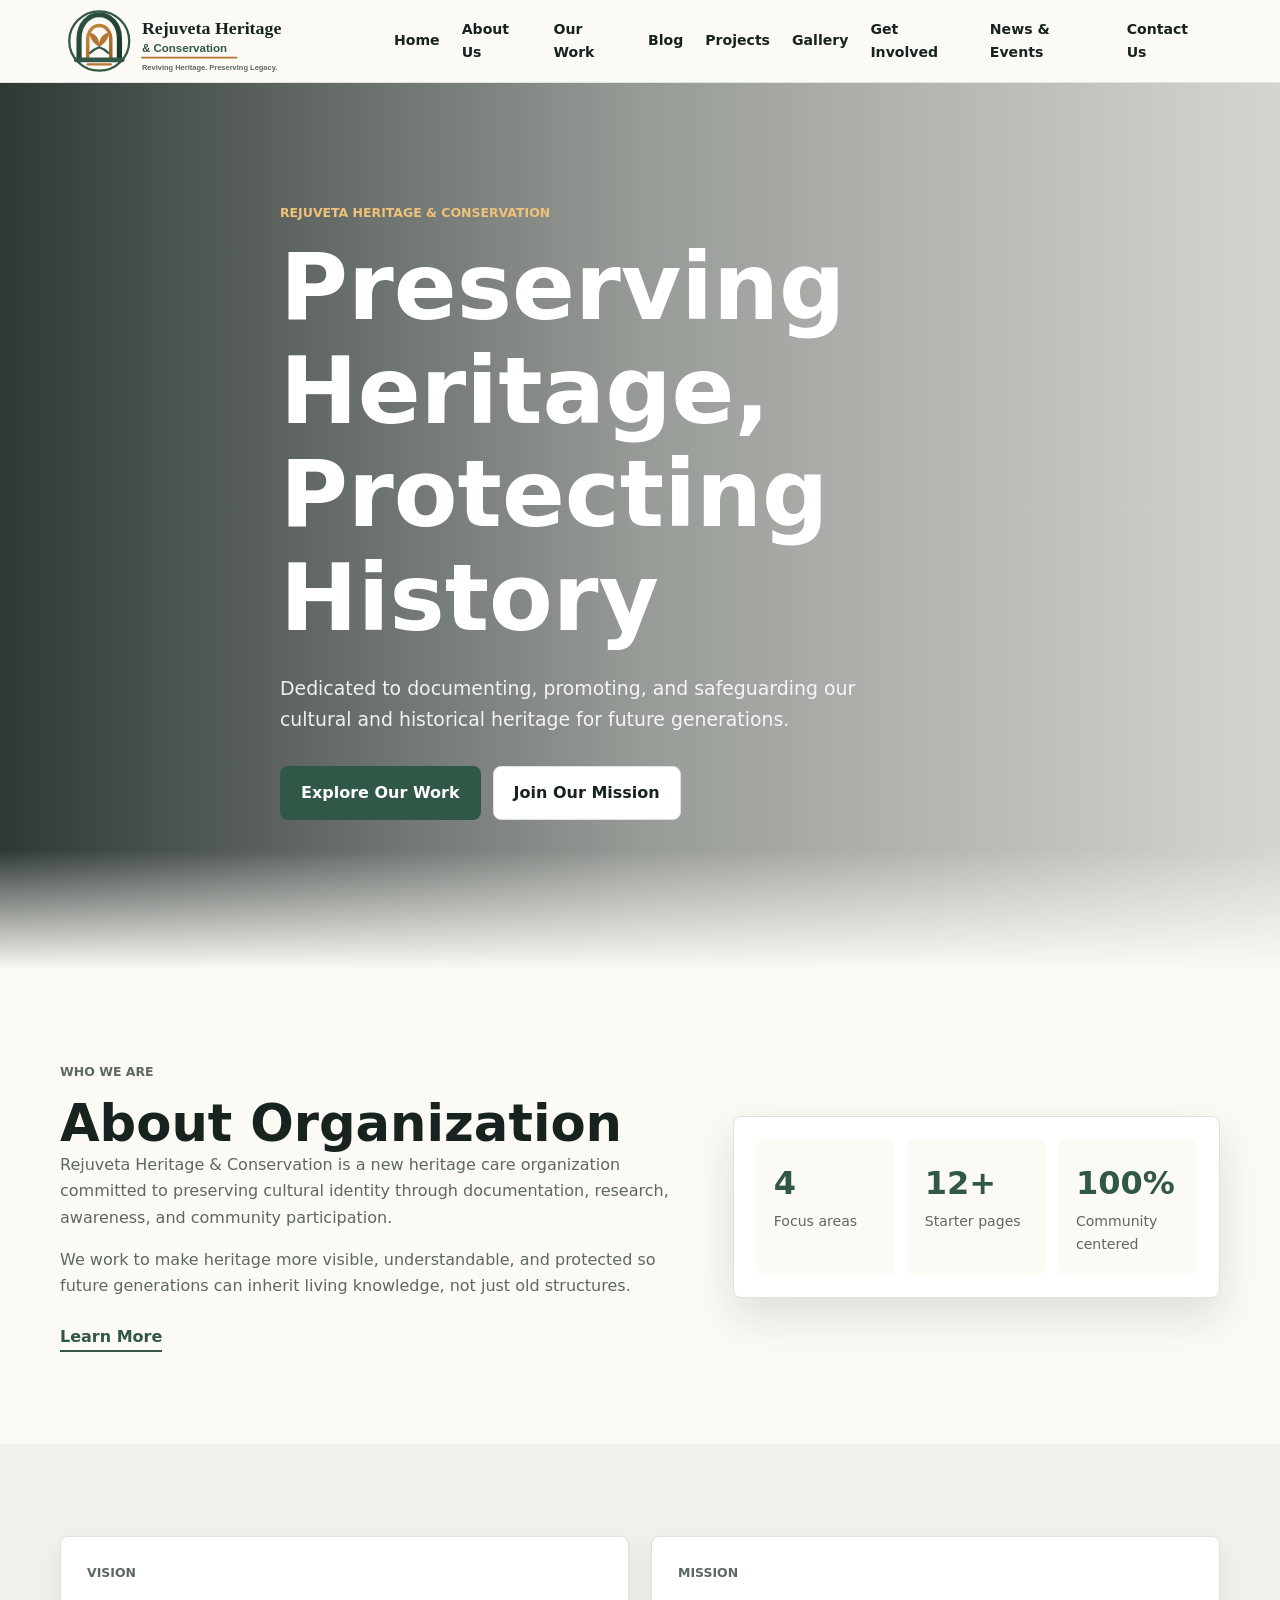
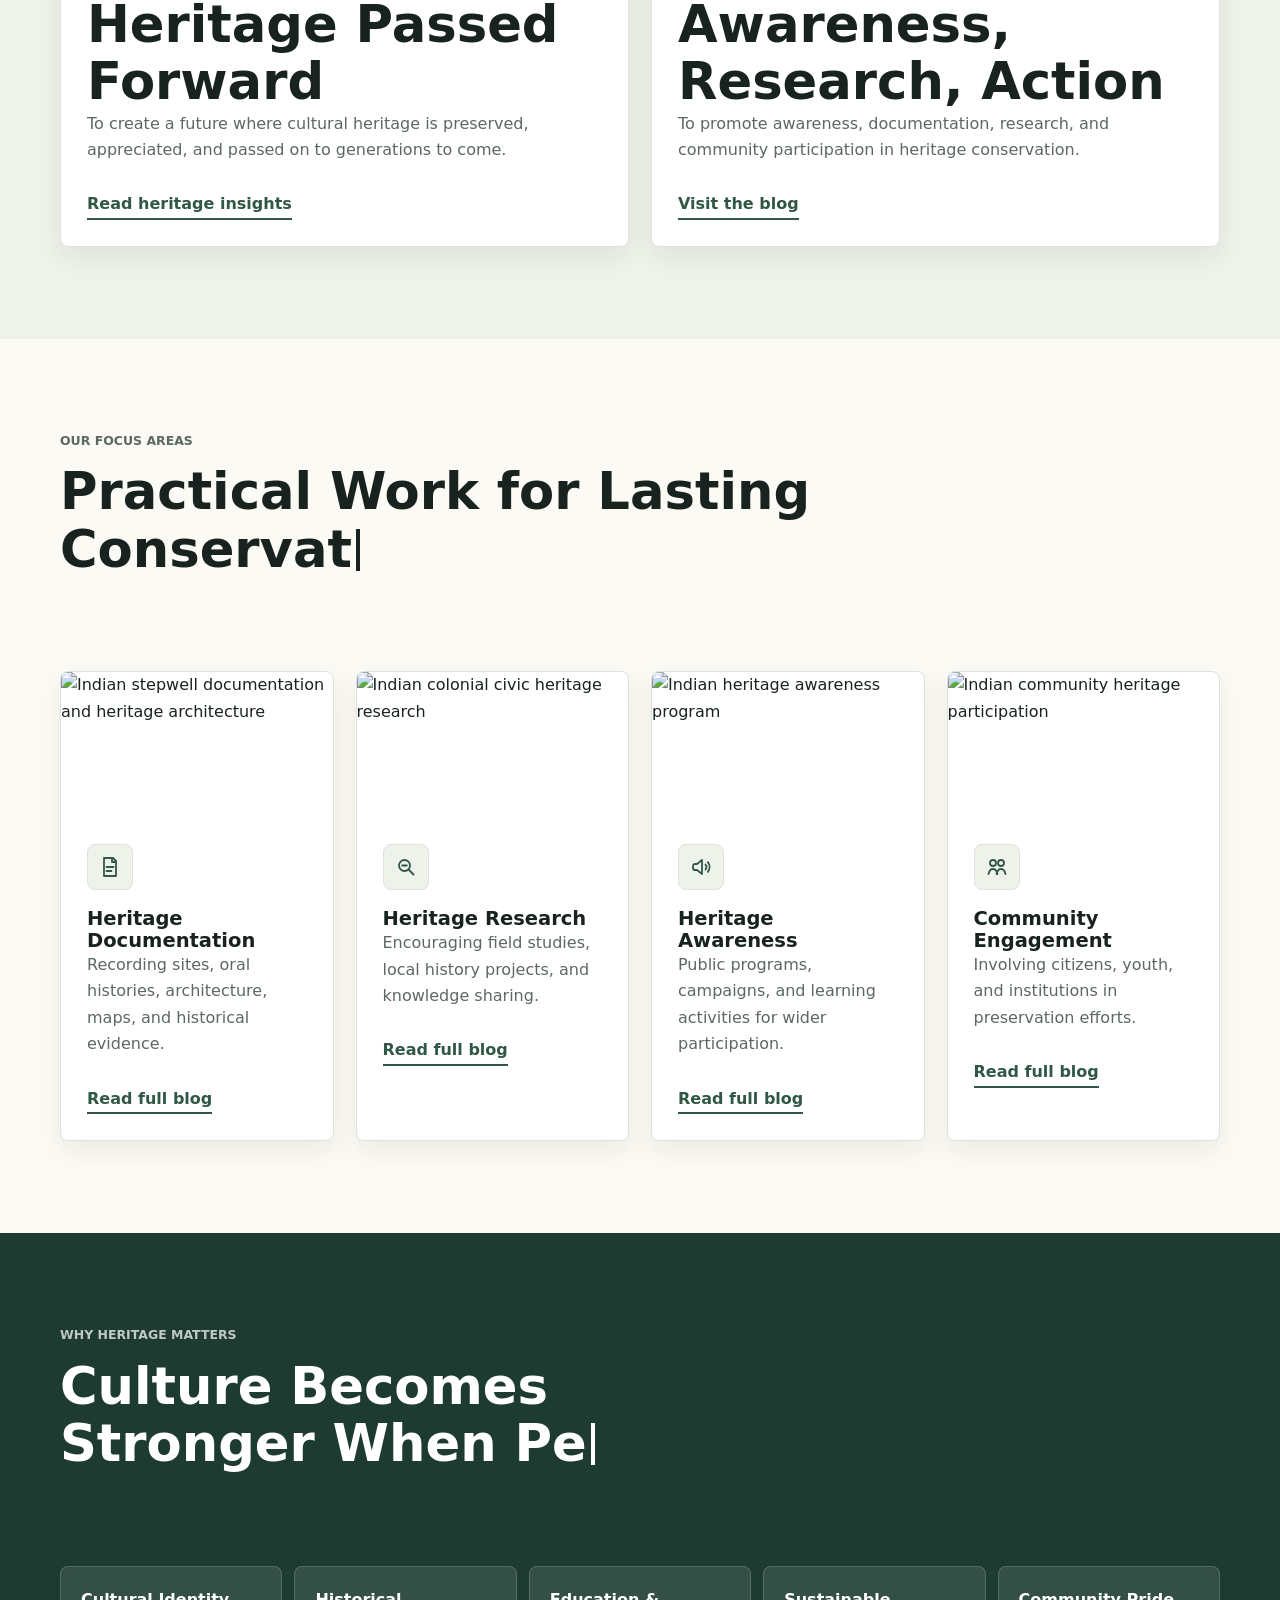
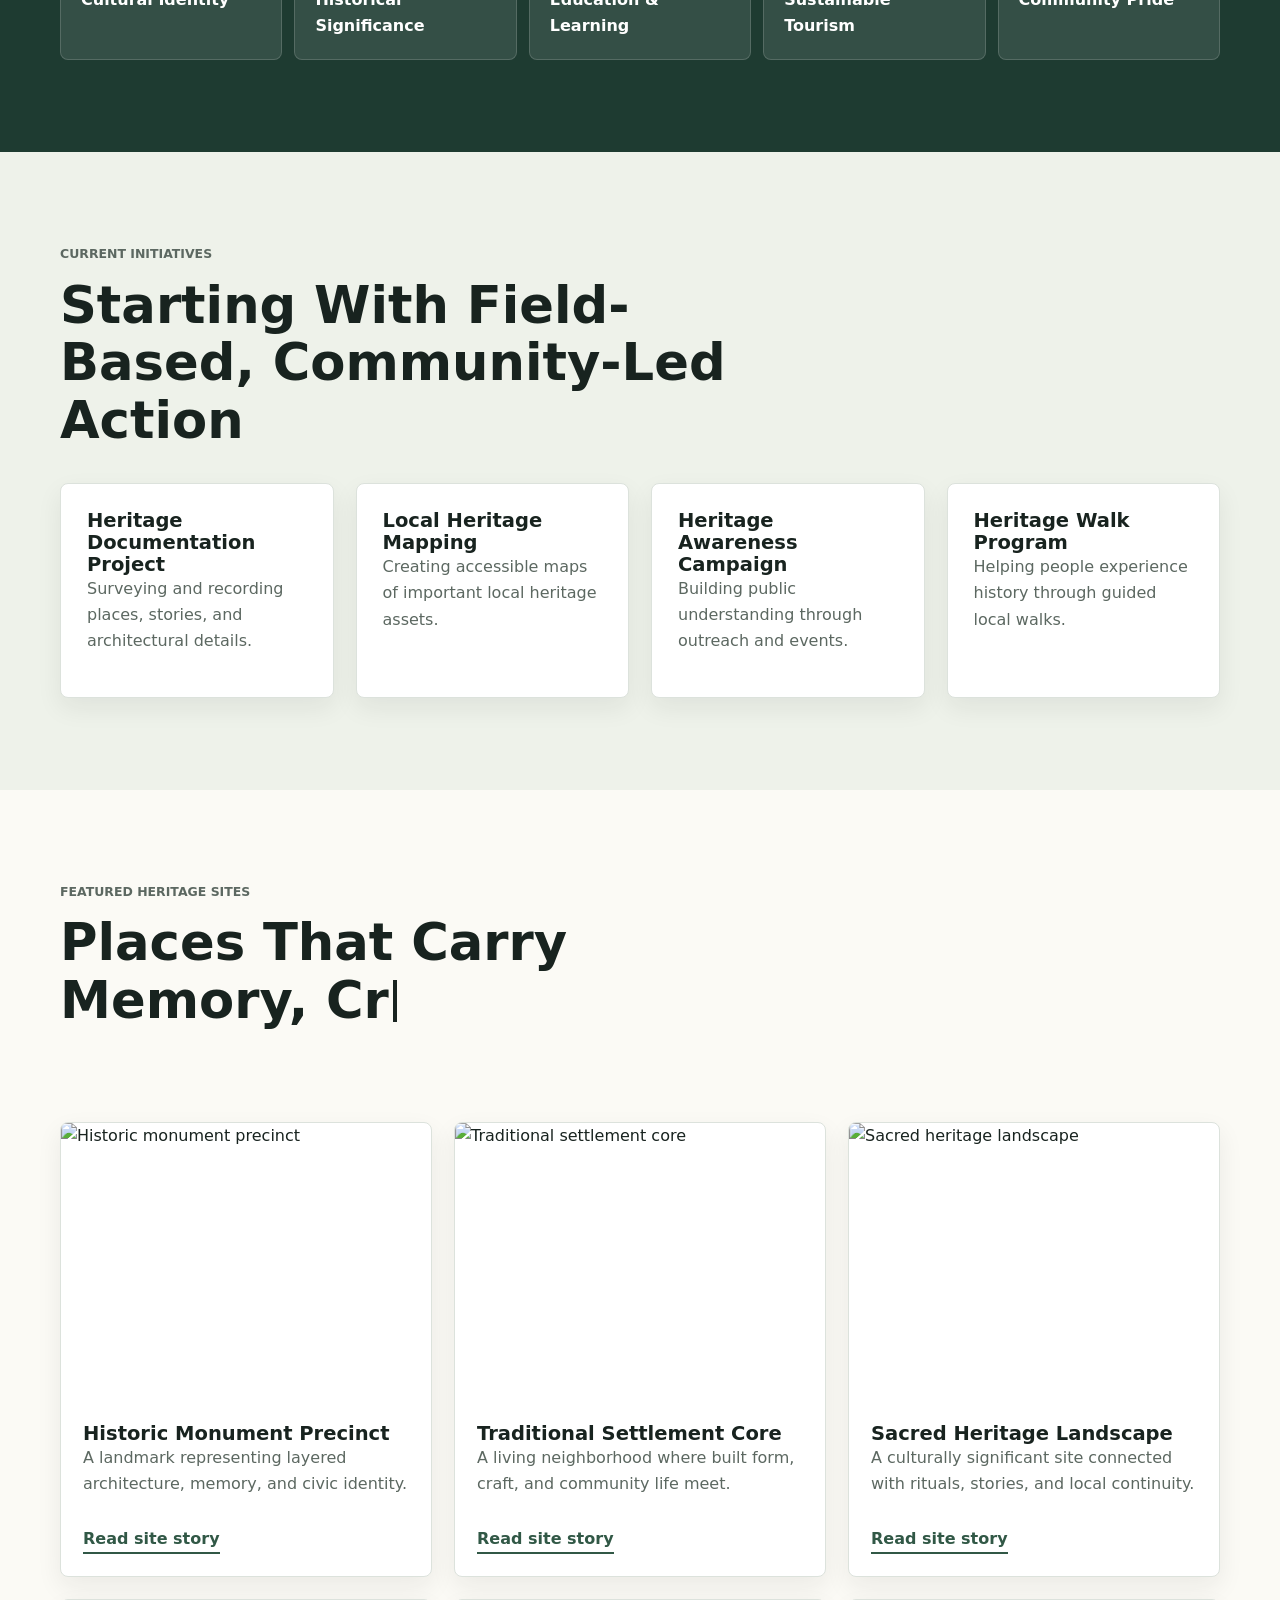
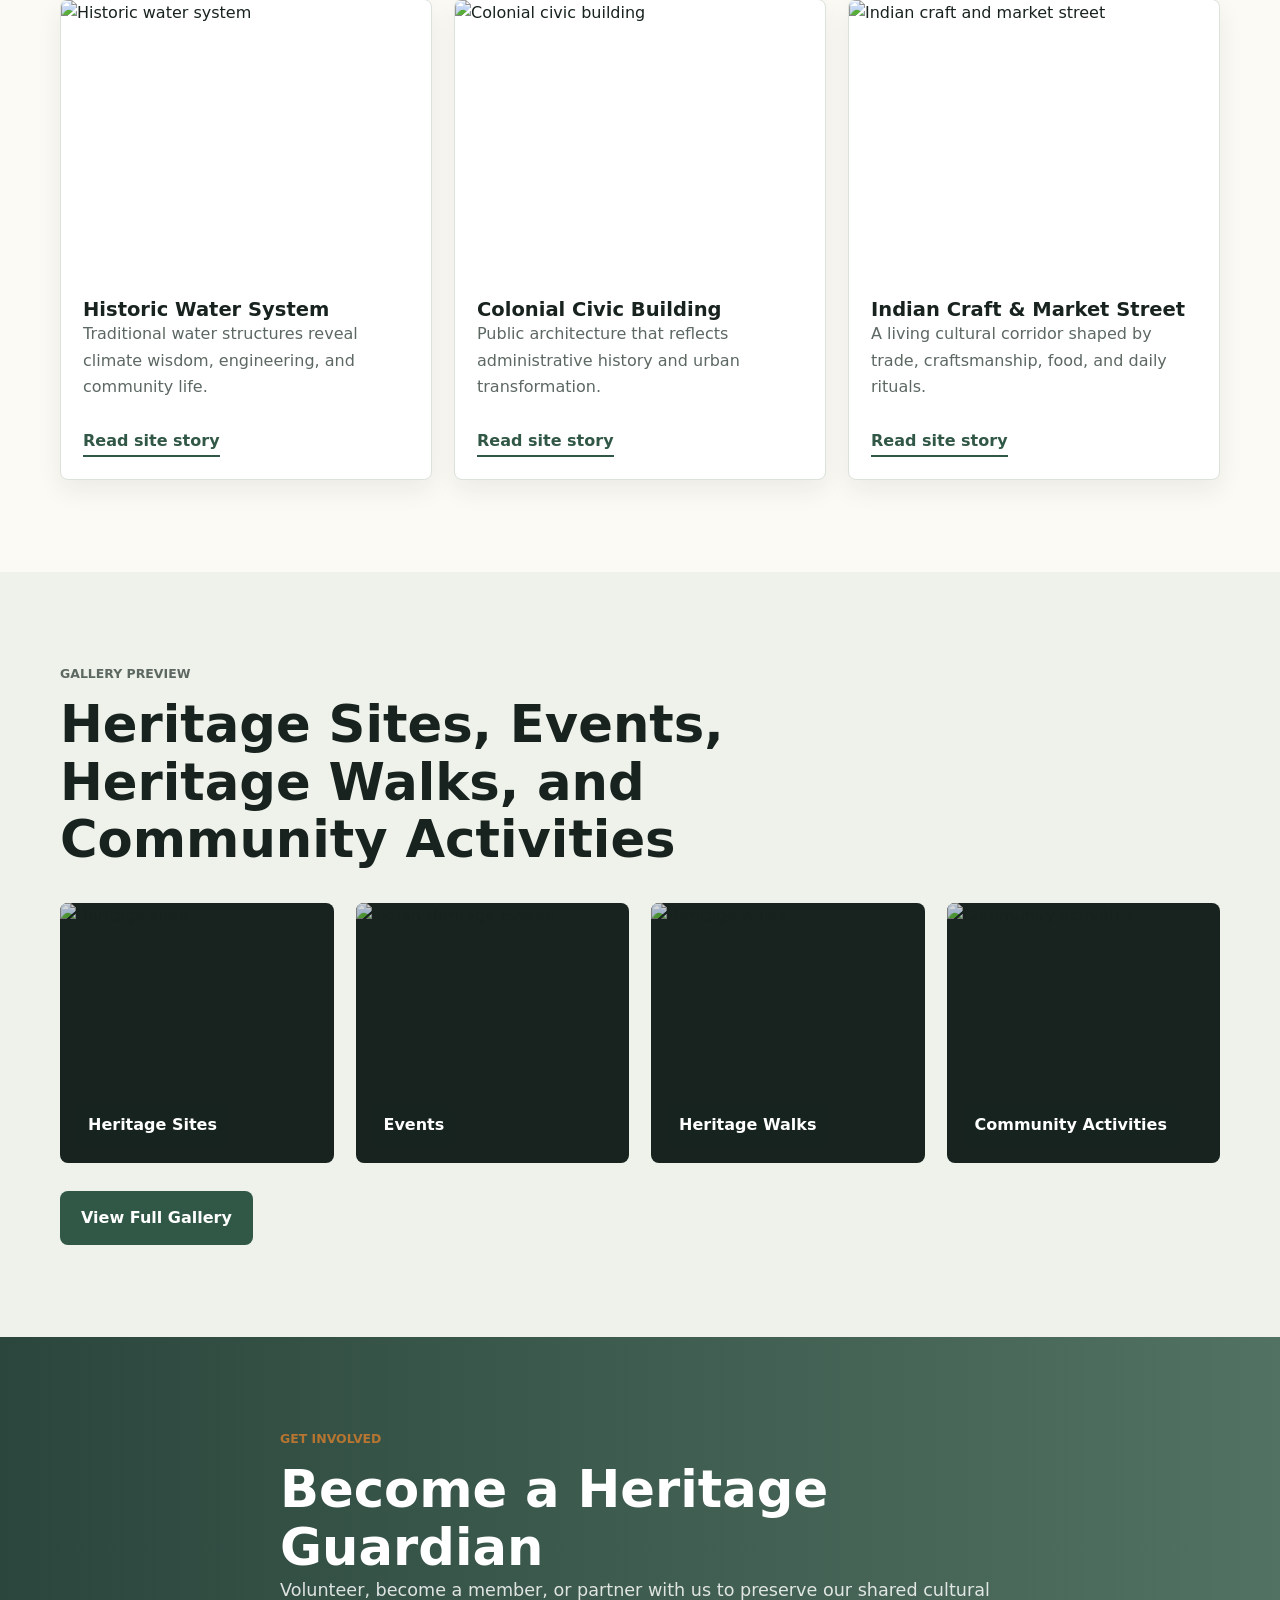
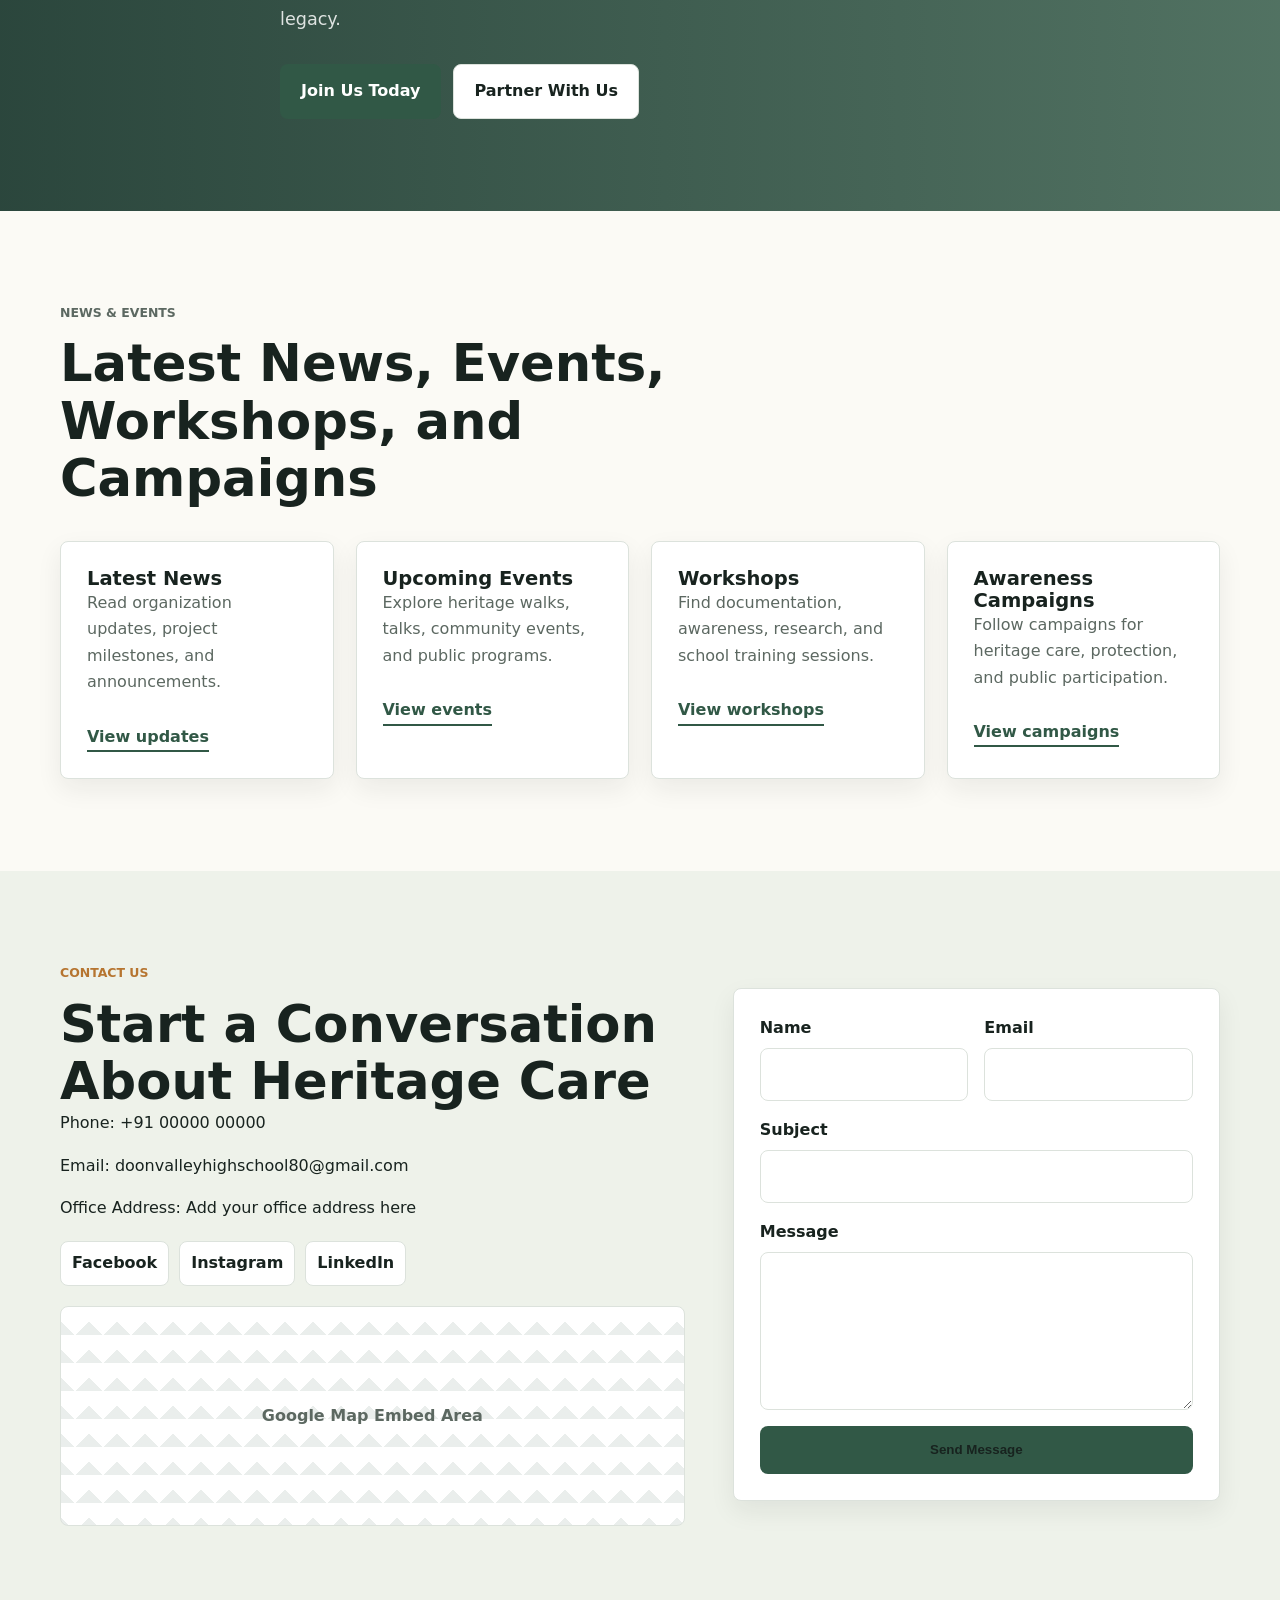
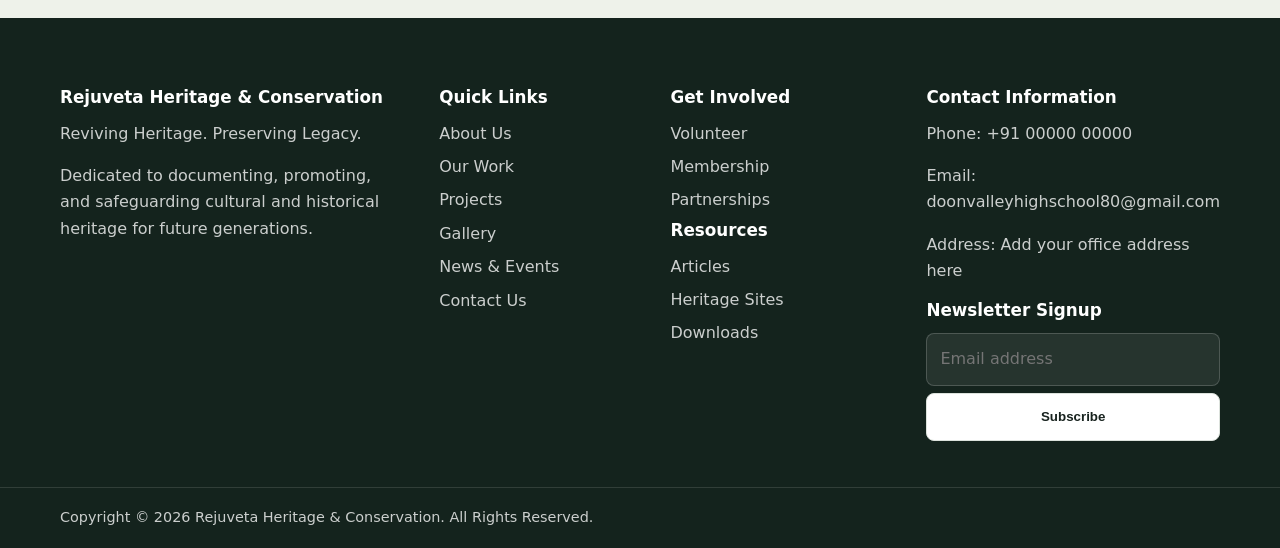
==== rejuveta-preview/index.html @ fce8721b "Initial site commit" ====
﻿<!doctype html>
<html lang="en">
<head>
    <meta charset="utf-8">
    <meta name="viewport" content="width=device-width, initial-scale=1">
    <title>Rejuveta Heritage & Conservation | Reviving Heritage. Preserving Legacy.</title>
    <meta name="description" content="Rejuveta Heritage & Conservation documents, promotes, and safeguards cultural and historical heritage for future generations.">
    <link rel="canonical" href="https://rejuveta-preview.vercel.app/">
    <meta property="og:site_name" content="Rejuveta Heritage & Conservation">
    <meta property="og:title" content="Rejuveta Heritage & Conservation | Reviving Heritage. Preserving Legacy.">
    <meta property="og:description" content="Heritage documentation, awareness, research, gallery, and community conservation programs in India.">
    <meta property="og:type" content="website">
    <meta property="og:url" content="https://rejuveta-preview.vercel.app/">
    <meta property="og:image" content="https://images.unsplash.com/photo-1599661046289-e31897846e41?auto=format&fit=crop&w=1200&q=80">
    <meta name="twitter:card" content="summary_large_image">
    <meta name="twitter:title" content="Rejuveta Heritage & Conservation">
    <meta name="twitter:description" content="Reviving Heritage. Preserving Legacy.">
    <meta name="theme-color" content="#315846">
    <link rel="preconnect" href="https://images.unsplash.com">
    <link rel="preconnect" href="https://commons.wikimedia.org">
    <link rel="stylesheet" href="assets/css/theme.css">
    <script type="application/ld+json">
    {
      "@context": "https://schema.org",
      "@type": "NGO",
      "name": "Rejuveta Heritage & Conservation",
      "url": "https://rejuveta-preview.vercel.app/",
      "logo": "https://rejuveta-preview.vercel.app/assets/images/rejuveta-logo.svg",
      "slogan": "Reviving Heritage. Preserving Legacy.",
      "email": "doonvalleyhighschool80@gmail.com",
      "telephone": "9967010828",
      "description": "A heritage care and conservation organization focused on documentation, awareness, research, education, and community participation.",
      "areaServed": "India"
    }
    </script>
</head>
<body class="rejuveta-site">
<div class="site-preloader" aria-hidden="true"><span></span></div>
<a class="skip-link screen-reader-text" href="#main">Skip to content</a>

<header class="site-header">
    <div class="container header-inner">
        <a class="brand" href="#home" aria-label="Rejuveta Heritage home">
            <img class="brand-logo" src="assets/images/rejuveta-logo.svg" alt="Rejuveta Heritage & Conservation">
        </a>
        <button class="nav-toggle" type="button" aria-expanded="false" aria-controls="primary-menu">
            <span></span><span></span><span></span>
            <span class="screen-reader-text">Menu</span>
        </button>
        <nav class="primary-nav" aria-label="Primary navigation">
            <ul id="primary-menu" class="menu">
                <li><a href="#home">Home</a></li>
                <li><a href="about.html">About Us</a>
                    <ul class="sub-menu">
                        <li><a href="about.html#story">Our Story</a></li>
                        <li><a href="about.html#vision-mission">Vision & Mission</a></li>
                        <li><a href="about.html#team">Our Team</a></li>
                    </ul>
                </li>
                <li><a href="#work">Our Work</a>
                    <ul class="sub-menu">
                        <li><a href="#work">Heritage Documentation</a></li>
                        <li><a href="#work">Awareness & Education</a></li>
                        <li><a href="#work">Research</a></li>
                        <li><a href="#work">Community Engagement</a></li>
                    </ul>
                </li>
                <li><a href="blog.html">Blog</a>
                    <ul class="sub-menu">
                        <li><a href="blog.html#vision">Vision Blog</a></li>
                        <li><a href="blog.html#mission">Mission Blog</a></li>
                        <li><a href="blog.html#documentation">Documentation</a></li>
                        <li><a href="blog.html#awareness">Awareness</a></li>
                        <li><a href="blog.html#research">Research</a></li>
                        <li><a href="blog.html#community">Community</a></li>
                    </ul>
                </li>
                <li><a href="#projects">Projects</a></li>
                <li><a href="gallery.html">Gallery</a></li>
                <li><a href="#involved">Get Involved</a></li>
                <li><a href="news-events.html">News & Events</a></li>
                <li><a href="#contact">Contact Us</a></li>
            </ul>
        </nav>
    </div>
</header>

<main id="main" class="site-main">
    <section id="home" class="hero-section" style="--hero-image: url('https://images.unsplash.com/photo-1599661046289-e31897846e41?auto=format&fit=crop&w=1800&q=78');">
        <div class="container hero-content reveal">
            <p class="eyebrow">Rejuveta Heritage & Conservation</p>
            <h1 data-content="heroTitle">Preserving Heritage, Protecting History</h1>
            <p data-content="heroSubtitle">Dedicated to documenting, promoting, and safeguarding our cultural and historical heritage for future generations.</p>
            <div class="button-row">
                <a class="button button-primary" href="#work">Explore Our Work</a>
                <a class="button button-secondary" href="#involved">Join Our Mission</a>
            </div>
        </div>
    </section>

    <section id="about" class="section">
        <div class="container split">
            <div class="reveal">
                <p class="eyebrow">Who We Are</p>
                <h2 data-content="aboutTitle">About Organization</h2>
                <p data-content="aboutText">Rejuveta Heritage & Conservation is a new heritage care organization committed to preserving cultural identity through documentation, research, awareness, and community participation.</p>
                <p>We work to make heritage more visible, understandable, and protected so future generations can inherit living knowledge, not just old structures.</p>
                <a class="text-link" href="about.html">Learn More</a>
            </div>
            <div class="stat-panel reveal">
                <div><strong>4</strong><span>Focus areas</span></div>
                <div><strong>12+</strong><span>Starter pages</span></div>
                <div><strong>100%</strong><span>Community centered</span></div>
            </div>
        </div>
    </section>

    <section id="vision" class="section soft-section">
        <div class="container two-cards">
            <a class="info-card clickable-card reveal" href="blog.html#vision">
                <p class="eyebrow">Vision</p>
                <h2>Heritage Passed Forward</h2>
                <p>To create a future where cultural heritage is preserved, appreciated, and passed on to generations to come.</p>
                <span class="card-action">Read heritage insights</span>
            </a>
            <a class="info-card clickable-card reveal" href="blog.html#mission">
                <p class="eyebrow">Mission</p>
                <h2>Awareness, Research, Action</h2>
                <p>To promote awareness, documentation, research, and community participation in heritage conservation.</p>
                <span class="card-action">Visit the blog</span>
            </a>
        </div>
    </section>

    <section id="work" class="section">
        <div class="container">
            <div class="section-heading reveal">
                <p class="eyebrow">Our Focus Areas</p>
                <h2 class="typing-text" data-content="focusHeading" data-type-text="Practical Work for Lasting Conservation">Practical Work for Lasting Conservation</h2>
            </div>
            <div class="feature-grid">
                <a class="feature-card reveal" href="blog.html#documentation"><img src="https://images.unsplash.com/photo-1582972236019-ea4af5ffe587?auto=format&fit=crop&w=900&q=72" alt="Indian stepwell documentation and heritage architecture" loading="lazy"><span class="feature-icon" aria-hidden="true"><svg viewBox="0 0 24 24"><path d="M6 3h9l3 3v15H6z"/><path d="M14 3v4h4"/><path d="M8.5 12h7"/><path d="M8.5 16h5"/></svg></span><h3>Heritage Documentation</h3><p>Recording sites, oral histories, architecture, maps, and historical evidence.</p><strong class="card-action">Read full blog</strong></a>
                <a class="feature-card reveal" href="blog.html#research"><img src="https://images.unsplash.com/photo-1590077428593-a55bb07c4665?auto=format&fit=crop&w=900&q=72" alt="Indian colonial civic heritage research" loading="lazy"><span class="feature-icon" aria-hidden="true"><svg viewBox="0 0 24 24"><circle cx="10.5" cy="10.5" r="5.5"/><path d="m15 15 4.5 4.5"/><path d="M8.2 10.5h4.6"/></svg></span><h3>Heritage Research</h3><p>Encouraging field studies, local history projects, and knowledge sharing.</p><strong class="card-action">Read full blog</strong></a>
                <a class="feature-card reveal" href="blog.html#awareness"><img src="https://commons.wikimedia.org/wiki/Special:FilePath/Charminar%20of%20Hyderabad%20Telangana.jpg?width=900" alt="Indian heritage awareness program" loading="lazy"><span class="feature-icon" aria-hidden="true"><svg viewBox="0 0 24 24"><path d="M4 11v2a2 2 0 0 0 2 2h2l5 4V5l-5 4H6a2 2 0 0 0-2 2z"/><path d="M16.5 9.5a4 4 0 0 1 0 5"/><path d="M18.8 7.2a7.5 7.5 0 0 1 0 9.6"/></svg></span><h3>Heritage Awareness</h3><p>Public programs, campaigns, and learning activities for wider participation.</p><strong class="card-action">Read full blog</strong></a>
                <a class="feature-card reveal" href="blog.html#community"><img src="https://commons.wikimedia.org/wiki/Special:FilePath/Konark%20Sun%20temple.jpg?width=900" alt="Indian community heritage participation" loading="lazy"><span class="feature-icon" aria-hidden="true"><svg viewBox="0 0 24 24"><circle cx="8" cy="8" r="3"/><circle cx="16" cy="8" r="3"/><path d="M3.5 19c.7-3 2.4-5 4.5-5s3.8 2 4.5 5"/><path d="M11.5 19c.7-3 2.4-5 4.5-5s3.8 2 4.5 5"/></svg></span><h3>Community Engagement</h3><p>Involving citizens, youth, and institutions in preservation efforts.</p><strong class="card-action">Read full blog</strong></a>
            </div>
        </div>
    </section>

    <section id="hub" class="section heritage-matters">
        <div class="container">
            <div class="section-heading reveal">
                <p class="eyebrow">Why Heritage Matters</p>
                <h2 class="typing-text" data-type-text="Culture Becomes Stronger When People Can See Their Own History">Culture Becomes Stronger When People Can See Their Own History</h2>
            </div>
            <div class="matter-list">
                <a class="matter-item reveal" href="blog.html#cultural-identity">Cultural Identity</a>
                <a class="matter-item reveal" href="blog.html#historical-significance">Historical Significance</a>
                <a class="matter-item reveal" href="blog.html#education-learning">Education & Learning</a>
                <a class="matter-item reveal" href="blog.html#sustainable-tourism">Sustainable Tourism</a>
                <a class="matter-item reveal" href="blog.html#community-pride">Community Pride</a>
            </div>
        </div>
    </section>

    <section id="projects" class="section soft-section">
        <div class="container">
            <div class="section-heading reveal">
                <p class="eyebrow">Current Initiatives</p>
                <h2>Starting With Field-Based, Community-Led Action</h2>
            </div>
            <div class="card-grid">
                <article class="plain-card reveal"><h3>Heritage Documentation Project</h3><p>Surveying and recording places, stories, and architectural details.</p></article>
                <article class="plain-card reveal"><h3>Local Heritage Mapping</h3><p>Creating accessible maps of important local heritage assets.</p></article>
                <article class="plain-card reveal"><h3>Heritage Awareness Campaign</h3><p>Building public understanding through outreach and events.</p></article>
                <article class="plain-card reveal"><h3>Heritage Walk Program</h3><p>Helping people experience history through guided local walks.</p></article>
            </div>
        </div>
    </section>

    <section class="section">
        <div class="container">
            <div class="section-heading reveal">
                <p class="eyebrow">Featured Heritage Sites</p>
                <h2 class="typing-text" data-type-text="Places That Carry Memory, Craft, and Identity">Places That Carry Memory, Craft, and Identity</h2>
            </div>
            <div class="site-grid">
                <a class="site-card clickable-card reveal" href="blog.html#historic-monument-precinct"><img src="https://images.unsplash.com/photo-1524492412937-b28074a5d7da?auto=format&fit=crop&w=900&q=72" alt="Historic monument precinct" loading="lazy"><div><h3>Historic Monument Precinct</h3><p>A landmark representing layered architecture, memory, and civic identity.</p><span class="card-action">Read site story</span></div></a>
                <a class="site-card clickable-card reveal" href="blog.html#traditional-settlement-core"><img src="https://images.unsplash.com/photo-1609947017136-9daf32a5eb16?auto=format&fit=crop&w=900&q=72" alt="Traditional settlement core" loading="lazy"><div><h3>Traditional Settlement Core</h3><p>A living neighborhood where built form, craft, and community life meet.</p><span class="card-action">Read site story</span></div></a>
                <a class="site-card clickable-card reveal" href="blog.html#sacred-heritage-landscape"><img src="https://images.unsplash.com/photo-1598091383021-15ddea10925d?auto=format&fit=crop&w=900&q=72" alt="Sacred heritage landscape" loading="lazy"><div><h3>Sacred Heritage Landscape</h3><p>A culturally significant site connected with rituals, stories, and local continuity.</p><span class="card-action">Read site story</span></div></a>
                <a class="site-card clickable-card reveal" href="blog.html#historic-water-system"><img src="https://images.unsplash.com/photo-1582972236019-ea4af5ffe587?auto=format&fit=crop&w=900&q=72" alt="Historic water system" loading="lazy"><div><h3>Historic Water System</h3><p>Traditional water structures reveal climate wisdom, engineering, and community life.</p><span class="card-action">Read site story</span></div></a>
                <a class="site-card clickable-card reveal" href="blog.html#colonial-civic-building"><img src="https://images.unsplash.com/photo-1590077428593-a55bb07c4665?auto=format&fit=crop&w=900&q=72" alt="Colonial civic building" loading="lazy"><div><h3>Colonial Civic Building</h3><p>Public architecture that reflects administrative history and urban transformation.</p><span class="card-action">Read site story</span></div></a>
                <a class="site-card clickable-card reveal" href="blog.html#craft-and-market-street"><img src="https://commons.wikimedia.org/wiki/Special:FilePath/Full%20view%20of%20Charminar.jpg?width=900" alt="Indian craft and market street" loading="lazy"><div><h3>Indian Craft & Market Street</h3><p>A living cultural corridor shaped by trade, craftsmanship, food, and daily rituals.</p><span class="card-action">Read site story</span></div></a>
            </div>
        </div>
    </section>

    <section id="gallery" class="section soft-section">
        <div class="container">
            <div class="section-heading reveal">
                <p class="eyebrow">Gallery Preview</p>
                <h2>Heritage Sites, Events, Heritage Walks, and Community Activities</h2>
            </div>
            <div class="gallery-grid">
                <a class="gallery-item reveal" href="gallery.html#heritage-sites"><img src="https://images.unsplash.com/photo-1599661046289-e31897846e41?auto=format&fit=crop&w=700&q=70" alt="Heritage sites" loading="lazy"><span>Heritage Sites</span></a>
                <a class="gallery-item reveal" href="gallery.html#events"><img src="https://images.unsplash.com/photo-1587474260584-136574528ed5?auto=format&fit=crop&w=700&q=70" alt="Indian Heritage Events" loading="lazy"><span>Events</span></a>
                <a class="gallery-item reveal" href="gallery.html#heritage-walks"><img src="https://commons.wikimedia.org/wiki/Special:FilePath/Charminar%20of%20Hyderabad%20Telangana.jpg?width=700" alt="Heritage walks" loading="lazy"><span>Heritage Walks</span></a>
                <a class="gallery-item reveal" href="gallery.html#community"><img src="https://commons.wikimedia.org/wiki/Special:FilePath/Konark%20Sun%20temple.jpg?width=700" alt="Community activities" loading="lazy"><span>Community Activities</span></a>
            </div>
            <a class="button button-primary centered-button" href="gallery.html">View Full Gallery</a>
        </div>
    </section>

    <section id="involved" class="section cta-section">
        <div class="container cta-inner reveal">
            <p class="eyebrow">Get Involved</p>
            <h2>Become a Heritage Guardian</h2>
            <p>Volunteer, become a member, or partner with us to preserve our shared cultural legacy.</p>
            <div class="button-row">
                <a class="button button-primary" href="#contact">Join Us Today</a>
                <a class="button button-secondary" href="#contact">Partner With Us</a>
            </div>
        </div>
    </section>

    <section id="news" class="section">
        <div class="container">
            <div class="section-heading reveal">
                <p class="eyebrow">News & Events</p>
                <h2>Latest News, Events, Workshops, and Campaigns</h2>
            </div>
            <div class="news-grid">
                <a class="plain-card clickable-card reveal" href="news-events.html#latest-news"><h3>Latest News</h3><p>Read organization updates, project milestones, and announcements.</p><span class="card-action">View updates</span></a>
                <a class="plain-card clickable-card reveal" href="news-events.html#upcoming-events"><h3>Upcoming Events</h3><p>Explore heritage walks, talks, community events, and public programs.</p><span class="card-action">View events</span></a>
                <a class="plain-card clickable-card reveal" href="news-events.html#workshops"><h3>Workshops</h3><p>Find documentation, awareness, research, and school training sessions.</p><span class="card-action">View workshops</span></a>
                <a class="plain-card clickable-card reveal" href="news-events.html#campaigns"><h3>Awareness Campaigns</h3><p>Follow campaigns for heritage care, protection, and public participation.</p><span class="card-action">View campaigns</span></a>
            </div>
        </div>
    </section>

    <section id="contact" class="section contact-band">
        <div class="container contact-layout">
            <div class="reveal">
                <p class="eyebrow">Contact Us</p>
                <h2 data-content="contactHeading">Start a Conversation About Heritage Care</h2>
                <p>Phone: <span data-content="phone">+91 00000 00000</span></p>
                <p>Email: <span data-content="email">doonvalleyhighschool80@gmail.com</span></p>
                <p>Office Address: <span data-content="address">Add your office address here</span></p>
                <div class="social-links">
                    <a href="#" data-link="facebook">Facebook</a>
                    <a href="#" data-link="instagram">Instagram</a>
                    <a href="#" data-link="linkedin">LinkedIn</a>
                </div>
                <div class="map-box" aria-label="Google map placeholder">Google Map Embed Area</div>
            </div>
            <div class="form-shell reveal">
                <form class="contact-form" data-contact-form novalidate>
                    <div class="form-message" data-form-message hidden></div>
                    <label><span>Name</span><input type="text" name="name" autocomplete="name" minlength="2" required></label>
                    <label><span>Email</span><input type="email" name="email" autocomplete="email" required></label>
                    <label class="full"><span>Subject</span><input type="text" name="subject" minlength="3" required></label>
                    <label class="full"><span>Message</span><textarea name="message" rows="5" minlength="10" required></textarea></label>
                    <label class="hidden-field" aria-hidden="true"><span>Website</span><input type="text" name="website" tabindex="-1" autocomplete="off"></label>
                    <button class="button button-primary" type="submit"><span data-submit-text>Send Message</span></button>
                </form>
            </div>
        </div>
    </section>
</main>

<footer class="site-footer">
    <div class="container footer-grid">
        <div>
            <h2>Rejuveta Heritage & Conservation</h2>
            <p>Reviving Heritage. Preserving Legacy.</p>
            <p>Dedicated to documenting, promoting, and safeguarding cultural and historical heritage for future generations.</p>
        </div>
        <div>
            <h3>Quick Links</h3>
            <a href="about.html">About Us</a>
            <a href="#work">Our Work</a>
            <a href="#projects">Projects</a>
            <a href="#gallery">Gallery</a>
            <a href="news-events.html">News & Events</a>
            <a href="#contact">Contact Us</a>
        </div>
        <div>
            <h3>Get Involved</h3>
            <a href="#involved">Volunteer</a>
            <a href="#involved">Membership</a>
            <a href="#involved">Partnerships</a>
            <h3>Resources</h3>
            <a href="blog.html">Articles</a>
            <a href="#hub">Heritage Sites</a>
            <a href="blog.html">Downloads</a>
        </div>
        <div>
            <h3>Contact Information</h3>
            <p>Phone: <span data-content="phone">+91 00000 00000</span></p>
            <p>Email: <span data-content="email">doonvalleyhighschool80@gmail.com</span></p>
            <p>Address: <span data-content="address">Add your office address here</span></p>
            <h3>Newsletter Signup</h3>
            <form class="newsletter-form"><input type="email" placeholder="Email address" required><button class="button button-secondary" type="submit">Subscribe</button></form>
        </div>
    </div>
    <div class="footer-bottom">
        <div class="container"><p>Copyright &copy; 2026 Rejuveta Heritage & Conservation. All Rights Reserved.</p></div>
    </div>
</footer>

<script src="assets/js/theme.js" defer></script>
</body>
</html>
---- rejuveta-preview/assets/css/theme.css ----
:root {
    --ink: #18231f;
    --muted: #5c6861;
    --line: #dce2dc;
    --paper: #fbfaf5;
    --soft: #eef2ea;
    --white: #ffffff;
    --moss: #315846;
    --moss-dark: #1e3b31;
    --ochre: #b67530;
    --clay: #8f4c35;
    --shadow: 0 18px 45px rgba(24, 35, 31, 0.13);
    --radius: 8px;
}

* {
    box-sizing: border-box;
}

html {
    scroll-behavior: smooth;
}

body {
    margin: 0;
    color: var(--ink);
    background: var(--paper);
    font-family: Inter, ui-sans-serif, system-ui, -apple-system, BlinkMacSystemFont, "Segoe UI", sans-serif;
    font-size: 16px;
    line-height: 1.65;
    text-rendering: optimizeLegibility;
}

body.loaded .site-preloader {
    opacity: 0;
    visibility: hidden;
}

a {
    color: inherit;
    text-decoration: none;
}

img {
    display: block;
    max-width: 100%;
    height: auto;
}

.container {
    width: min(1160px, calc(100% - 40px));
    margin: 0 auto;
}

.screen-reader-text {
    position: absolute;
    width: 1px;
    height: 1px;
    padding: 0;
    overflow: hidden;
    clip: rect(0, 0, 0, 0);
    white-space: nowrap;
    border: 0;
}

.skip-link:focus {
    position: fixed;
    top: 12px;
    left: 12px;
    z-index: 9999;
    width: auto;
    height: auto;
    padding: 10px 14px;
    clip: auto;
    background: var(--white);
    border: 2px solid var(--moss);
}

.site-preloader {
    position: fixed;
    inset: 0;
    z-index: 9998;
    display: grid;
    place-items: center;
    background: var(--paper);
    transition: opacity 300ms ease, visibility 300ms ease;
}

.site-preloader span {
    width: 46px;
    height: 46px;
    border: 4px solid var(--line);
    border-top-color: var(--moss);
    border-radius: 50%;
    animation: spin 800ms linear infinite;
}

@keyframes spin {
    to { transform: rotate(360deg); }
}

.site-header {
    position: sticky;
    top: 0;
    z-index: 1000;
    background: rgba(251, 250, 245, 0.94);
    border-bottom: 1px solid rgba(220, 226, 220, 0.88);
    backdrop-filter: blur(16px);
}

.header-inner {
    display: flex;
    align-items: center;
    justify-content: space-between;
    min-height: 82px;
    gap: 24px;
}

.brand {
    display: inline-flex;
    align-items: center;
    gap: 12px;
    min-width: 300px;
}

.brand-logo {
    width: 300px;
    height: auto;
}

.brand-mark {
    display: grid;
    place-items: center;
    width: 48px;
    height: 48px;
    color: var(--white);
    background: var(--moss);
    border-radius: 8px;
    font-weight: 800;
}

.brand strong,
.brand small {
    display: block;
}

.brand strong {
    max-width: 280px;
    font-size: 0.98rem;
    line-height: 1.2;
}

.brand small {
    color: var(--muted);
    font-size: 0.78rem;
}

.primary-nav {
    flex: 1;
}

.primary-nav .menu {
    display: flex;
    align-items: center;
    justify-content: flex-end;
    gap: 2px;
    margin: 0;
    padding: 0;
    list-style: none;
}

.primary-nav li {
    position: relative;
}

.primary-nav a {
    display: block;
    padding: 12px 10px;
    border-radius: 6px;
    color: var(--ink);
    font-size: 0.88rem;
    font-weight: 650;
}

.primary-nav a:hover,
.primary-nav a:focus {
    color: var(--moss);
    background: var(--soft);
}

.primary-nav .sub-menu {
    position: absolute;
    top: 100%;
    left: 0;
    min-width: 230px;
    margin: 0;
    padding: 8px;
    list-style: none;
    background: var(--white);
    border: 1px solid var(--line);
    border-radius: var(--radius);
    box-shadow: var(--shadow);
    opacity: 0;
    visibility: hidden;
    transform: translateY(8px);
    transition: 180ms ease;
}

.primary-nav li:hover > .sub-menu,
.primary-nav li:focus-within > .sub-menu {
    opacity: 1;
    visibility: visible;
    transform: translateY(0);
}

.primary-nav .sub-menu a {
    padding: 10px 12px;
    font-weight: 600;
}

.nav-toggle {
    display: none;
    width: 44px;
    height: 44px;
    padding: 0;
    border: 1px solid var(--line);
    border-radius: 8px;
    background: var(--white);
}

.nav-toggle span:not(.screen-reader-text) {
    display: block;
    width: 20px;
    height: 2px;
    margin: 5px auto;
    background: var(--ink);
}

.hero-section {
    position: relative;
    min-height: 720px;
    display: flex;
    align-items: center;
    color: var(--white);
    background:
        linear-gradient(90deg, rgba(13, 24, 20, 0.86), rgba(13, 24, 20, 0.42), rgba(13, 24, 20, 0.16)),
        var(--hero-image) center/cover;
}

.hero-section::after {
    content: "";
    position: absolute;
    inset: auto 0 0;
    height: 120px;
    background: linear-gradient(0deg, var(--paper), rgba(251, 250, 245, 0));
}

.hero-content {
    position: relative;
    z-index: 1;
    max-width: 720px;
    padding: 120px 0 150px;
}

.eyebrow {
    margin: 0 0 12px;
    color: var(--ochre);
    font-size: 0.78rem;
    font-weight: 800;
    letter-spacing: 0;
    text-transform: uppercase;
}

.hero-content .eyebrow {
    color: #f0c17a;
}

h1,
h2,
h3 {
    margin: 0;
    color: inherit;
    line-height: 1.12;
    letter-spacing: 0;
}

h1 {
    max-width: 780px;
    font-size: clamp(3rem, 8vw, 5.8rem);
}

h2 {
    font-size: clamp(2rem, 4vw, 3.2rem);
}

h3 {
    font-size: 1.22rem;
}

p {
    margin: 0 0 1rem;
}

.hero-content p:not(.eyebrow) {
    max-width: 620px;
    margin-top: 22px;
    color: rgba(255, 255, 255, 0.9);
    font-size: 1.18rem;
}

.button-row {
    display: flex;
    flex-wrap: wrap;
    gap: 12px;
    margin-top: 30px;
}

.button {
    display: inline-flex;
    align-items: center;
    justify-content: center;
    min-height: 48px;
    padding: 13px 20px;
    border: 1px solid transparent;
    border-radius: 8px;
    font-weight: 800;
    transition: transform 180ms ease, background 180ms ease, color 180ms ease;
}

.button:hover,
.button:focus {
    transform: translateY(-1px);
}

.button-primary {
    color: var(--white);
    background: var(--moss);
}

.button-primary:hover,
.button-primary:focus {
    background: var(--moss-dark);
}

.button-secondary {
    color: var(--ink);
    background: var(--white);
    border-color: var(--line);
}

.section {
    padding: 92px 0;
}

.soft-section {
    background: var(--soft);
}

.split,
.contact-layout {
    display: grid;
    grid-template-columns: minmax(0, 1fr) minmax(320px, 0.78fr);
    gap: 48px;
    align-items: center;
}

.split p,
.section-heading p,
.content-wrap p {
    color: var(--muted);
}

.stat-panel {
    display: grid;
    grid-template-columns: repeat(3, 1fr);
    gap: 12px;
    padding: 22px;
    background: var(--white);
    border: 1px solid var(--line);
    border-radius: var(--radius);
    box-shadow: var(--shadow);
}

.stat-panel div {
    padding: 18px;
    background: var(--paper);
    border-radius: 8px;
}

.stat-panel strong,
.stat-panel span {
    display: block;
}

.stat-panel strong {
    color: var(--moss);
    font-size: 2rem;
}

.stat-panel span {
    color: var(--muted);
    font-size: 0.88rem;
}

.text-link {
    display: inline-flex;
    margin-top: 8px;
    color: var(--moss);
    font-weight: 800;
    border-bottom: 2px solid currentColor;
}

.two-cards,
.feature-grid,
.card-grid,
.news-grid,
.site-grid,
.gallery-grid {
    display: grid;
    gap: 22px;
}

.two-cards {
    grid-template-columns: repeat(2, minmax(0, 1fr));
}

.feature-grid,
.card-grid,
.news-grid {
    grid-template-columns: repeat(4, minmax(0, 1fr));
}

.news-board {
    display: grid;
    grid-template-columns: repeat(2, minmax(0, 1fr));
    gap: 22px;
}

.news-card {
    scroll-margin-top: 110px;
    padding: 28px;
    background: var(--white);
    border: 1px solid var(--line);
    border-radius: var(--radius);
    box-shadow: 0 10px 26px rgba(24, 35, 31, 0.07);
}

.news-card h2 {
    font-size: clamp(1.45rem, 2.6vw, 2.2rem);
}

.news-card p:not(.eyebrow) {
    color: var(--muted);
}

.news-card.is-hidden {
    display: none;
}

.site-grid {
    grid-template-columns: repeat(3, minmax(0, 1fr));
}

.gallery-grid {
    grid-template-columns: repeat(4, minmax(0, 1fr));
}

.section-heading {
    max-width: 760px;
    margin-bottom: 34px;
}

.info-card,
.feature-card,
.plain-card,
.site-card,
.form-shell {
    background: var(--white);
    border: 1px solid var(--line);
    border-radius: var(--radius);
    box-shadow: 0 10px 26px rgba(24, 35, 31, 0.07);
}

.info-card,
.feature-card,
.plain-card {
    padding: 26px;
}

.clickable-card {
    display: block;
    transition: transform 180ms ease, box-shadow 180ms ease, border-color 180ms ease;
}

.clickable-card:hover,
.clickable-card:focus {
    transform: translateY(-4px);
    border-color: rgba(49, 88, 70, 0.5);
    box-shadow: var(--shadow);
}

.card-action {
    display: inline-flex;
    margin-top: 12px;
    color: var(--moss);
    font-weight: 800;
    border-bottom: 2px solid currentColor;
}

.feature-card {
    min-height: 245px;
    overflow: hidden;
    transition: transform 180ms ease, box-shadow 180ms ease;
}

.feature-card img {
    width: calc(100% + 52px);
    max-width: none;
    height: 150px;
    margin: -26px -26px 22px;
    object-fit: cover;
}

.feature-card:hover,
.feature-card:focus {
    transform: translateY(-4px);
    box-shadow: var(--shadow);
}

.feature-card p,
.plain-card p,
.site-card p,
.info-card p {
    color: var(--muted);
}

.feature-icon {
    display: grid;
    place-items: center;
    width: 46px;
    height: 46px;
    margin-bottom: 18px;
    color: var(--moss);
    background: var(--soft);
    border: 1px solid var(--line);
    border-radius: 8px;
}

.feature-icon svg {
    width: 24px;
    height: 24px;
    fill: none;
    stroke: currentColor;
    stroke-width: 1.8;
    stroke-linecap: round;
    stroke-linejoin: round;
}

.heritage-matters {
    color: var(--white);
    background: var(--moss-dark);
}

.heritage-matters .section-heading p {
    color: rgba(255, 255, 255, 0.72);
}

.matter-list {
    display: grid;
    grid-template-columns: repeat(5, minmax(0, 1fr));
    gap: 12px;
}

.matter-item {
    padding: 20px;
    background: rgba(255, 255, 255, 0.1);
    border: 1px solid rgba(255, 255, 255, 0.16);
    border-radius: var(--radius);
    font-weight: 800;
    transition: transform 180ms ease, background 180ms ease, border-color 180ms ease;
}

.matter-item:hover,
.matter-item:focus {
    transform: translateY(-3px);
    background: rgba(255, 255, 255, 0.16);
    border-color: rgba(255, 255, 255, 0.32);
}

.typing-text {
    min-height: 3.4em;
}

.typing-text.is-typing::after {
    content: "";
    display: inline-block;
    width: 0.08em;
    height: 0.82em;
    margin-left: 0.08em;
    background: currentColor;
    animation: cursorBlink 760ms steps(1) infinite;
    vertical-align: -0.08em;
}

@keyframes cursorBlink {
    50% { opacity: 0; }
}

.site-card {
    overflow: hidden;
}

.site-card img {
    width: 100%;
    aspect-ratio: 4 / 3;
    object-fit: cover;
}

.site-card div {
    padding: 22px;
}

.gallery-item {
    position: relative;
    overflow: hidden;
    min-height: 260px;
    border-radius: var(--radius);
    background: var(--ink);
}

.gallery-item img {
    width: 100%;
    height: 100%;
    min-height: 260px;
    object-fit: cover;
    opacity: 0.82;
    transition: transform 240ms ease;
}

.gallery-item:hover img,
.gallery-item:focus img {
    transform: scale(1.04);
}

.gallery-item span {
    position: absolute;
    left: 16px;
    bottom: 16px;
    padding: 8px 12px;
    color: var(--white);
    background: rgba(24, 35, 31, 0.78);
    border-radius: 8px;
    font-weight: 800;
}

.gallery-filters {
    display: flex;
    flex-wrap: wrap;
    gap: 10px;
    margin-bottom: 28px;
}

.filter-button {
    min-height: 42px;
    padding: 10px 14px;
    color: var(--ink);
    background: var(--white);
    border: 1px solid var(--line);
    border-radius: 8px;
    font: inherit;
    font-weight: 800;
    cursor: pointer;
}

.filter-button.is-active,
.filter-button:hover,
.filter-button:focus {
    color: var(--white);
    background: var(--moss);
    border-color: var(--moss);
}

.full-gallery {
    display: grid;
    grid-template-columns: repeat(3, minmax(0, 1fr));
    gap: 22px;
}

.gallery-card {
    position: relative;
    min-height: 280px;
    overflow: hidden;
    padding: 0;
    color: var(--white);
    background: var(--ink);
    border: 0;
    border-radius: var(--radius);
    cursor: pointer;
    text-align: left;
}

.gallery-card img {
    width: 100%;
    height: 100%;
    min-height: 280px;
    object-fit: cover;
    opacity: 0.84;
    transition: transform 220ms ease, opacity 220ms ease;
}

.gallery-card:hover img,
.gallery-card:focus img {
    opacity: 0.94;
    transform: scale(1.04);
}

.gallery-card span {
    position: absolute;
    left: 16px;
    right: 16px;
    bottom: 16px;
    padding: 9px 12px;
    background: rgba(24, 35, 31, 0.82);
    border-radius: 8px;
    font-weight: 850;
}

.gallery-card.is-hidden {
    display: none;
}

.gallery-lightbox {
    position: fixed;
    inset: 0;
    z-index: 9999;
    display: none;
    align-items: center;
    justify-content: center;
    padding: 28px;
    background: rgba(11, 18, 15, 0.92);
}

.gallery-lightbox.is-open {
    display: flex;
}

.gallery-lightbox figure {
    width: min(960px, 100%);
    margin: 0;
}

.gallery-lightbox img {
    width: 100%;
    max-height: 72vh;
    object-fit: contain;
    background: #0b120f;
    border-radius: var(--radius);
}

.gallery-lightbox figcaption {
    display: grid;
    gap: 4px;
    margin-top: 14px;
    color: var(--white);
}

.gallery-lightbox figcaption span {
    color: rgba(255, 255, 255, 0.75);
}

.lightbox-close,
.lightbox-nav {
    position: absolute;
    display: grid;
    place-items: center;
    width: 44px;
    height: 44px;
    color: var(--white);
    background: rgba(255, 255, 255, 0.12);
    border: 1px solid rgba(255, 255, 255, 0.18);
    border-radius: 8px;
    cursor: pointer;
    font-size: 2rem;
    line-height: 1;
}

.lightbox-close {
    top: 18px;
    right: 18px;
}

.lightbox-prev {
    left: 18px;
}

.lightbox-next {
    right: 18px;
}

.centered-button {
    margin-top: 28px;
}

.cta-section {
    color: var(--white);
    background:
        linear-gradient(90deg, rgba(30, 59, 49, 0.94), rgba(49, 88, 70, 0.84)),
        url("https://images.unsplash.com/photo-1587474260584-136574528ed5?auto=format&fit=crop&w=1600&q=72") center/cover;
}

.cta-inner {
    max-width: 720px;
}

.cta-inner p:not(.eyebrow) {
    color: rgba(255, 255, 255, 0.84);
    font-size: 1.1rem;
}

.contact-band {
    background: var(--soft);
}

.form-shell {
    padding: 26px;
}

.contact-form {
    display: grid;
    grid-template-columns: repeat(2, minmax(0, 1fr));
    gap: 16px;
}

.contact-form label,
.newsletter-form {
    display: grid;
    gap: 7px;
}

.contact-form .full,
.contact-form button,
.contact-form .form-message {
    grid-column: 1 / -1;
}

.contact-form .hidden-field {
    position: absolute;
    width: 1px;
    height: 1px;
    overflow: hidden;
    clip: rect(0 0 0 0);
}

.contact-form span {
    color: var(--ink);
    font-weight: 750;
}

input,
textarea {
    width: 100%;
    border: 1px solid var(--line);
    border-radius: 8px;
    padding: 12px 13px;
    color: var(--ink);
    background: var(--white);
    font: inherit;
}

textarea {
    resize: vertical;
}

input:focus,
textarea:focus {
    outline: 3px solid rgba(49, 88, 70, 0.16);
    border-color: var(--moss);
}

.hidden-field {
    display: none;
}

.form-message {
    padding: 12px 14px;
    border-radius: 8px;
    font-weight: 700;
}

.form-message[hidden] {
    display: none;
}

.form-message.success {
    color: #17452a;
    background: #dff3e5;
}

.form-message.error {
    color: #7d1d1d;
    background: #f7dddd;
}

.contact-form.is-submitting button {
    cursor: wait;
    opacity: 0.76;
}

.contact-form input.is-invalid,
.contact-form textarea.is-invalid {
    border-color: #a33a3a;
    box-shadow: 0 0 0 3px rgba(163, 58, 58, 0.12);
}

.social-links {
    display: flex;
    flex-wrap: wrap;
    gap: 10px;
    margin: 20px 0;
}

.social-links a {
    padding: 8px 11px;
    background: var(--white);
    border: 1px solid var(--line);
    border-radius: 8px;
    font-weight: 750;
}

.map-box {
    display: grid;
    place-items: center;
    min-height: 220px;
    color: var(--muted);
    background:
        linear-gradient(45deg, rgba(49, 88, 70, 0.1) 25%, transparent 25%),
        linear-gradient(-45deg, rgba(49, 88, 70, 0.1) 25%, transparent 25%),
        var(--white);
    background-size: 28px 28px;
    border: 1px solid var(--line);
    border-radius: var(--radius);
    font-weight: 800;
}

.page-hero {
    padding: 120px 0 72px;
    color: var(--white);
    background:
        linear-gradient(90deg, rgba(30, 59, 49, 0.95), rgba(49, 88, 70, 0.82)),
        url("https://images.unsplash.com/photo-1599661046289-e31897846e41?auto=format&fit=crop&w=1600&q=72") center/cover;
}

.page-hero h1 {
    font-size: clamp(2.4rem, 6vw, 4.6rem);
}

.content-wrap {
    max-width: 850px;
}

.content-wrap h2,
.content-wrap h3 {
    margin: 1.4em 0 0.45em;
}

.content-wrap a {
    color: var(--moss);
    font-weight: 800;
}

.blog-layout {
    display: grid;
    gap: 24px;
}

.blog-post {
    scroll-margin-top: 110px;
    padding: 30px;
    background: var(--white);
    border: 1px solid var(--line);
    border-radius: var(--radius);
    box-shadow: 0 10px 26px rgba(24, 35, 31, 0.07);
}

.blog-post h2 {
    font-size: clamp(1.8rem, 3vw, 2.65rem);
}

.blog-post p:not(.eyebrow) {
    color: var(--muted);
}

.featured-image {
    margin-bottom: 32px;
    border-radius: var(--radius);
}

.site-footer {
    color: rgba(255, 255, 255, 0.78);
    background: #14231d;
}

.footer-grid {
    display: grid;
    grid-template-columns: 1.4fr 0.8fr 0.9fr 1fr;
    gap: 34px;
    padding: 70px 0 46px;
}

.site-footer h2,
.site-footer h3 {
    margin-bottom: 14px;
    color: var(--white);
    font-size: 1.05rem;
}

.site-footer a {
    display: block;
    margin: 7px 0;
}

.site-footer a:hover,
.site-footer a:focus {
    color: var(--white);
}

.newsletter-form {
    grid-template-columns: 1fr;
}

.newsletter-form input {
    border-color: rgba(255, 255, 255, 0.18);
    color: var(--white);
    background: rgba(255, 255, 255, 0.08);
}

.footer-bottom {
    border-top: 1px solid rgba(255, 255, 255, 0.12);
}

.footer-bottom p {
    margin: 0;
    padding: 18px 0;
    font-size: 0.9rem;
}

.reveal {
    opacity: 0;
    transform: translateY(20px);
    transition: opacity 520ms ease, transform 520ms ease;
}

.reveal.is-visible {
    opacity: 1;
    transform: translateY(0);
}

@media (max-width: 1120px) {
    .primary-nav a {
        padding: 11px 8px;
        font-size: 0.82rem;
    }

    .brand {
        min-width: 260px;
    }
}

@media (max-width: 980px) {
    body {
        overflow-x: hidden;
    }

    .nav-toggle {
        display: block;
    }

    .primary-nav {
        position: absolute;
        top: 82px;
        left: 0;
        right: 0;
        display: none;
        max-height: calc(100vh - 82px);
        overflow: auto;
        padding: 12px 20px 22px;
        background: var(--paper);
        border-bottom: 1px solid var(--line);
    }

    .primary-nav.is-open {
        display: block;
    }

    .primary-nav .menu {
        display: grid;
        justify-content: stretch;
        gap: 4px;
    }

    .primary-nav a {
        min-height: 44px;
        padding: 12px 14px;
        font-size: 0.95rem;
    }

    .primary-nav .sub-menu {
        position: static;
        display: grid;
        opacity: 1;
        visibility: visible;
        transform: none;
        box-shadow: none;
        margin-left: 14px;
        background: transparent;
    }

    .hero-section {
        min-height: 640px;
    }

    .split,
    .contact-layout,
    .two-cards {
        grid-template-columns: 1fr;
    }

    .feature-grid,
    .card-grid,
    .news-grid,
    .news-board,
    .gallery-grid {
        grid-template-columns: repeat(2, minmax(0, 1fr));
    }

    .site-grid {
        grid-template-columns: 1fr;
    }

    .full-gallery {
        grid-template-columns: repeat(2, minmax(0, 1fr));
    }

    .matter-list {
        grid-template-columns: repeat(2, minmax(0, 1fr));
    }

    .footer-grid {
        grid-template-columns: repeat(2, minmax(0, 1fr));
    }
}

@media (max-width: 640px) {
    html {
        font-size: 15px;
    }

    .container {
        width: min(100% - 24px, 1160px);
    }

    .header-inner {
        min-height: 68px;
        gap: 10px;
    }

    .brand {
        min-width: 0;
        max-width: calc(100% - 54px);
    }

    .brand-logo {
        width: clamp(155px, 55vw, 210px);
        max-width: 100%;
    }

    .nav-toggle {
        width: 44px;
        height: 44px;
        flex: 0 0 44px;
    }

    .primary-nav {
        top: 68px;
        padding: 10px 12px 18px;
    }

    .hero-section {
        min-height: auto;
        align-items: stretch;
    }

    .hero-content {
        display: flex;
        flex-direction: column;
        justify-content: center;
        min-height: calc(100svh - 68px);
        padding: 72px 0 88px;
    }

    h1 {
        font-size: clamp(2.35rem, 12vw, 3.7rem);
        overflow-wrap: anywhere;
    }

    h2 {
        font-size: clamp(2rem, 10vw, 3rem);
        overflow-wrap: anywhere;
    }

    h3 {
        overflow-wrap: anywhere;
    }

    .hero-content p {
        font-size: 1rem;
    }

    .button-row,
    .social-links {
        display: grid;
        grid-template-columns: 1fr;
        gap: 10px;
    }

    .button {
        width: 100%;
        min-height: 50px;
        padding-inline: 14px;
        text-align: center;
    }

    .section {
        padding: 56px 0;
    }

    .section-heading {
        margin-bottom: 24px;
    }

    .info-card,
    .plain-card,
    .site-card,
    .form-shell,
    .feature-card {
        padding: 22px;
    }

    .feature-card img {
        width: calc(100% + 44px);
        margin: -22px -22px 20px;
        height: 170px;
    }

    .feature-icon {
        width: 44px;
        height: 44px;
    }

    .site-card img {
        height: 210px;
    }

    .matter-item {
        min-height: 58px;
        padding: 14px;
    }

    .cta-inner {
        padding: 0;
    }

    .feature-grid,
    .card-grid,
    .news-grid,
    .news-board,
    .gallery-grid,
    .full-gallery,
    .matter-list,
    .footer-grid,
    .stat-panel,
    .contact-form {
        grid-template-columns: 1fr;
    }

    .contact-form button {
        grid-column: auto;
    }

    .contact-form input,
    .contact-form textarea,
    .newsletter-form input {
        width: 100%;
        font-size: 16px;
    }

    .gallery-item,
    .gallery-item img {
        min-height: 220px;
    }

    .gallery-card {
        min-height: 260px;
    }

    .gallery-lightbox figure {
        width: min(100% - 24px, 960px);
    }

    .lightbox-nav {
        width: 42px;
        height: 42px;
    }

    .lightbox-prev {
        left: 8px;
    }

    .lightbox-next {
        right: 8px;
    }

    .site-footer {
        padding-top: 46px;
    }

    .footer-grid {
        gap: 24px;
    }

    .footer-grid a,
    .footer-grid p {
        overflow-wrap: anywhere;
    }
}

@media (max-width: 390px) {
    .container {
        width: min(100% - 18px, 1160px);
    }

    .brand-logo {
        width: 148px;
    }

    h1 {
        font-size: 2.2rem;
    }

    h2 {
        font-size: 1.9rem;
    }

    .info-card,
    .plain-card,
    .site-card,
    .form-shell,
    .feature-card {
        padding: 18px;
    }
}

@media (prefers-reduced-motion: reduce) {
    html {
        scroll-behavior: auto;
    }

    *,
    *::before,
    *::after {
        animation-duration: 0.01ms !important;
        animation-iteration-count: 1 !important;
        transition-duration: 0.01ms !important;
    }

    .reveal {
        opacity: 1;
        transform: none;
    }
}
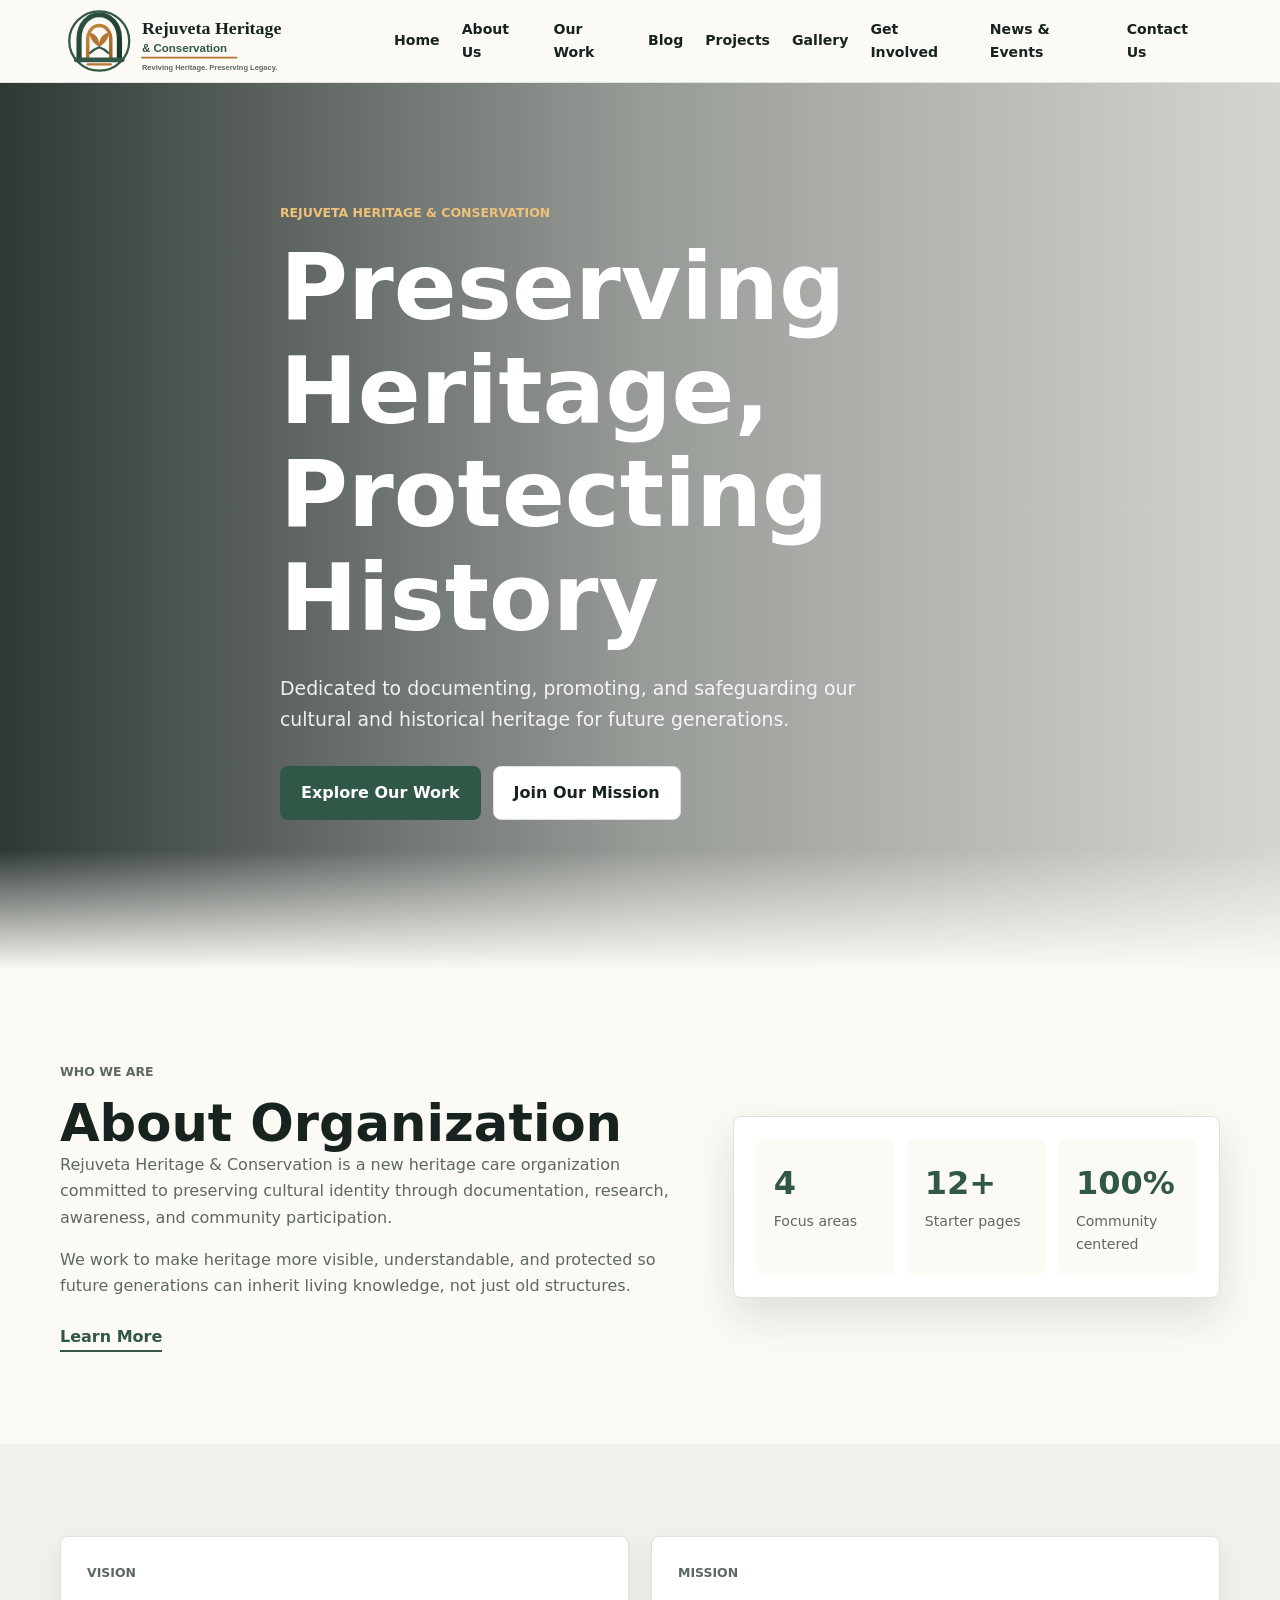
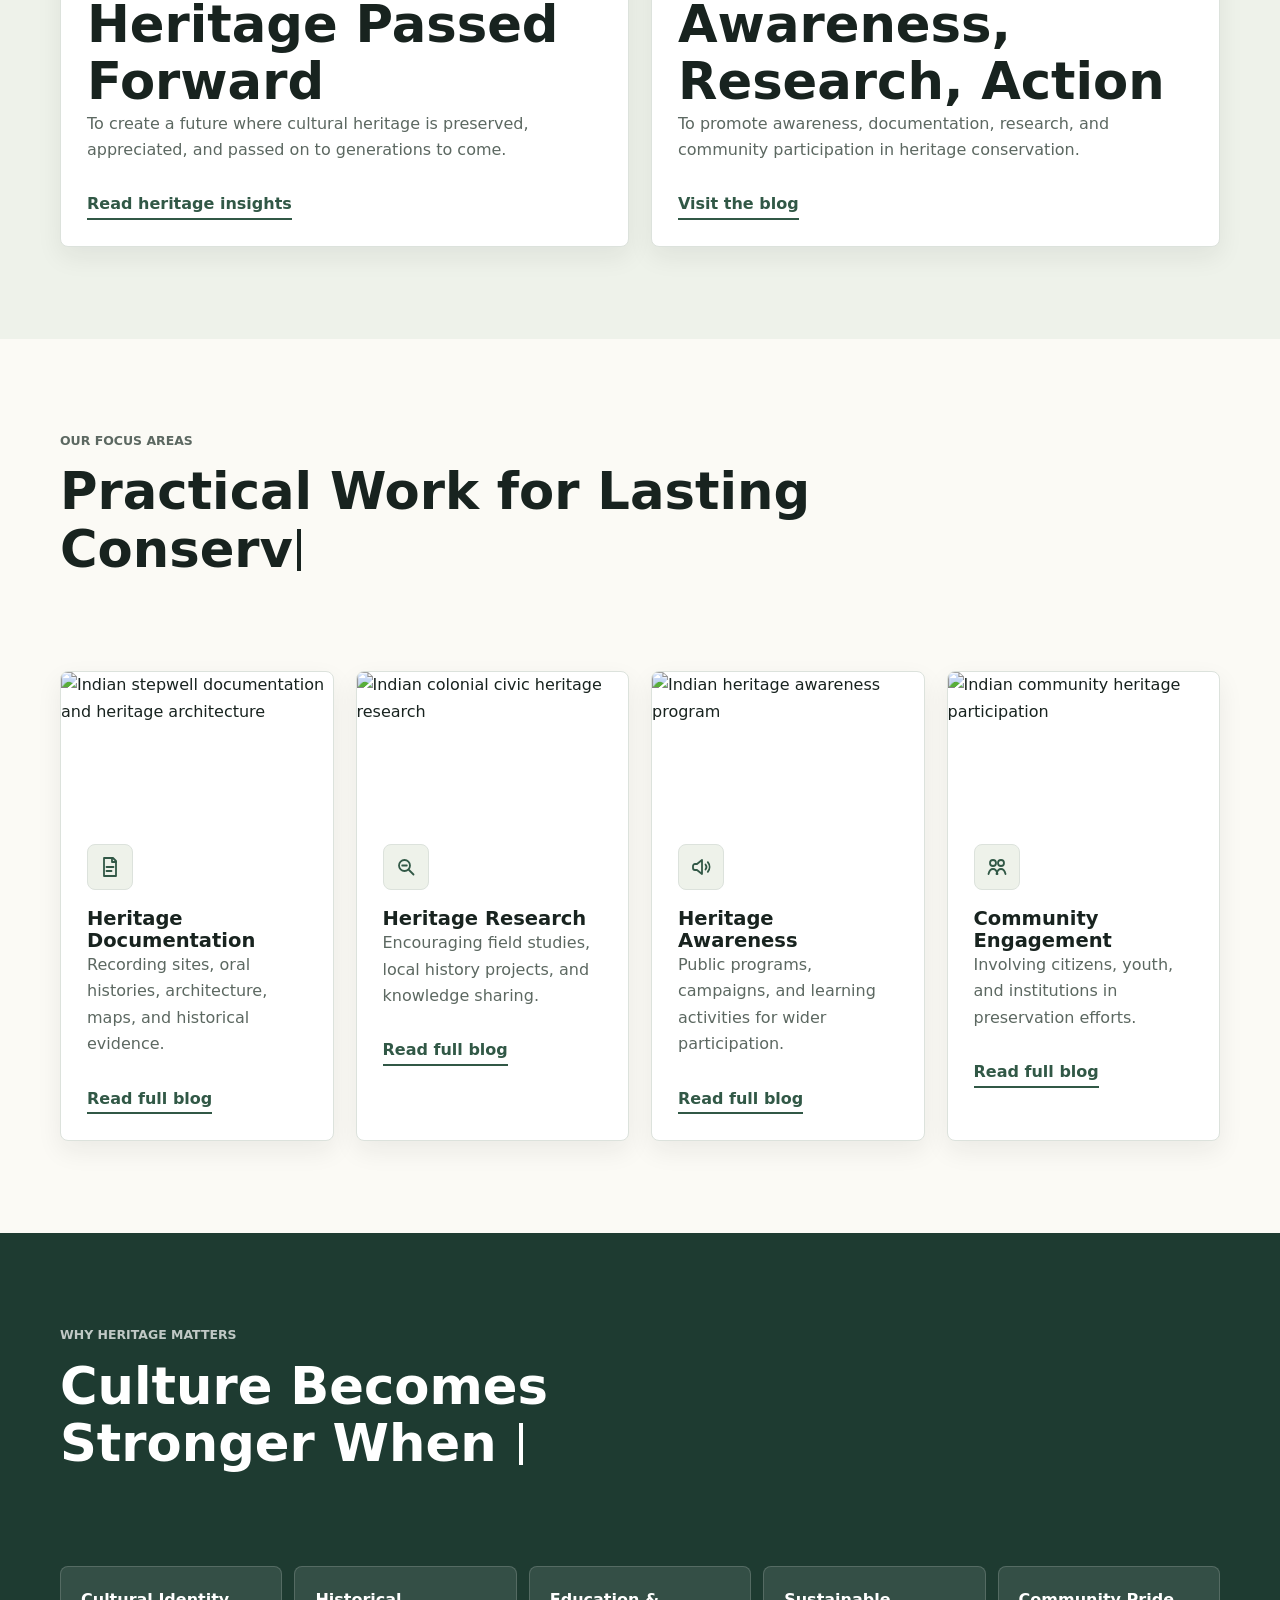
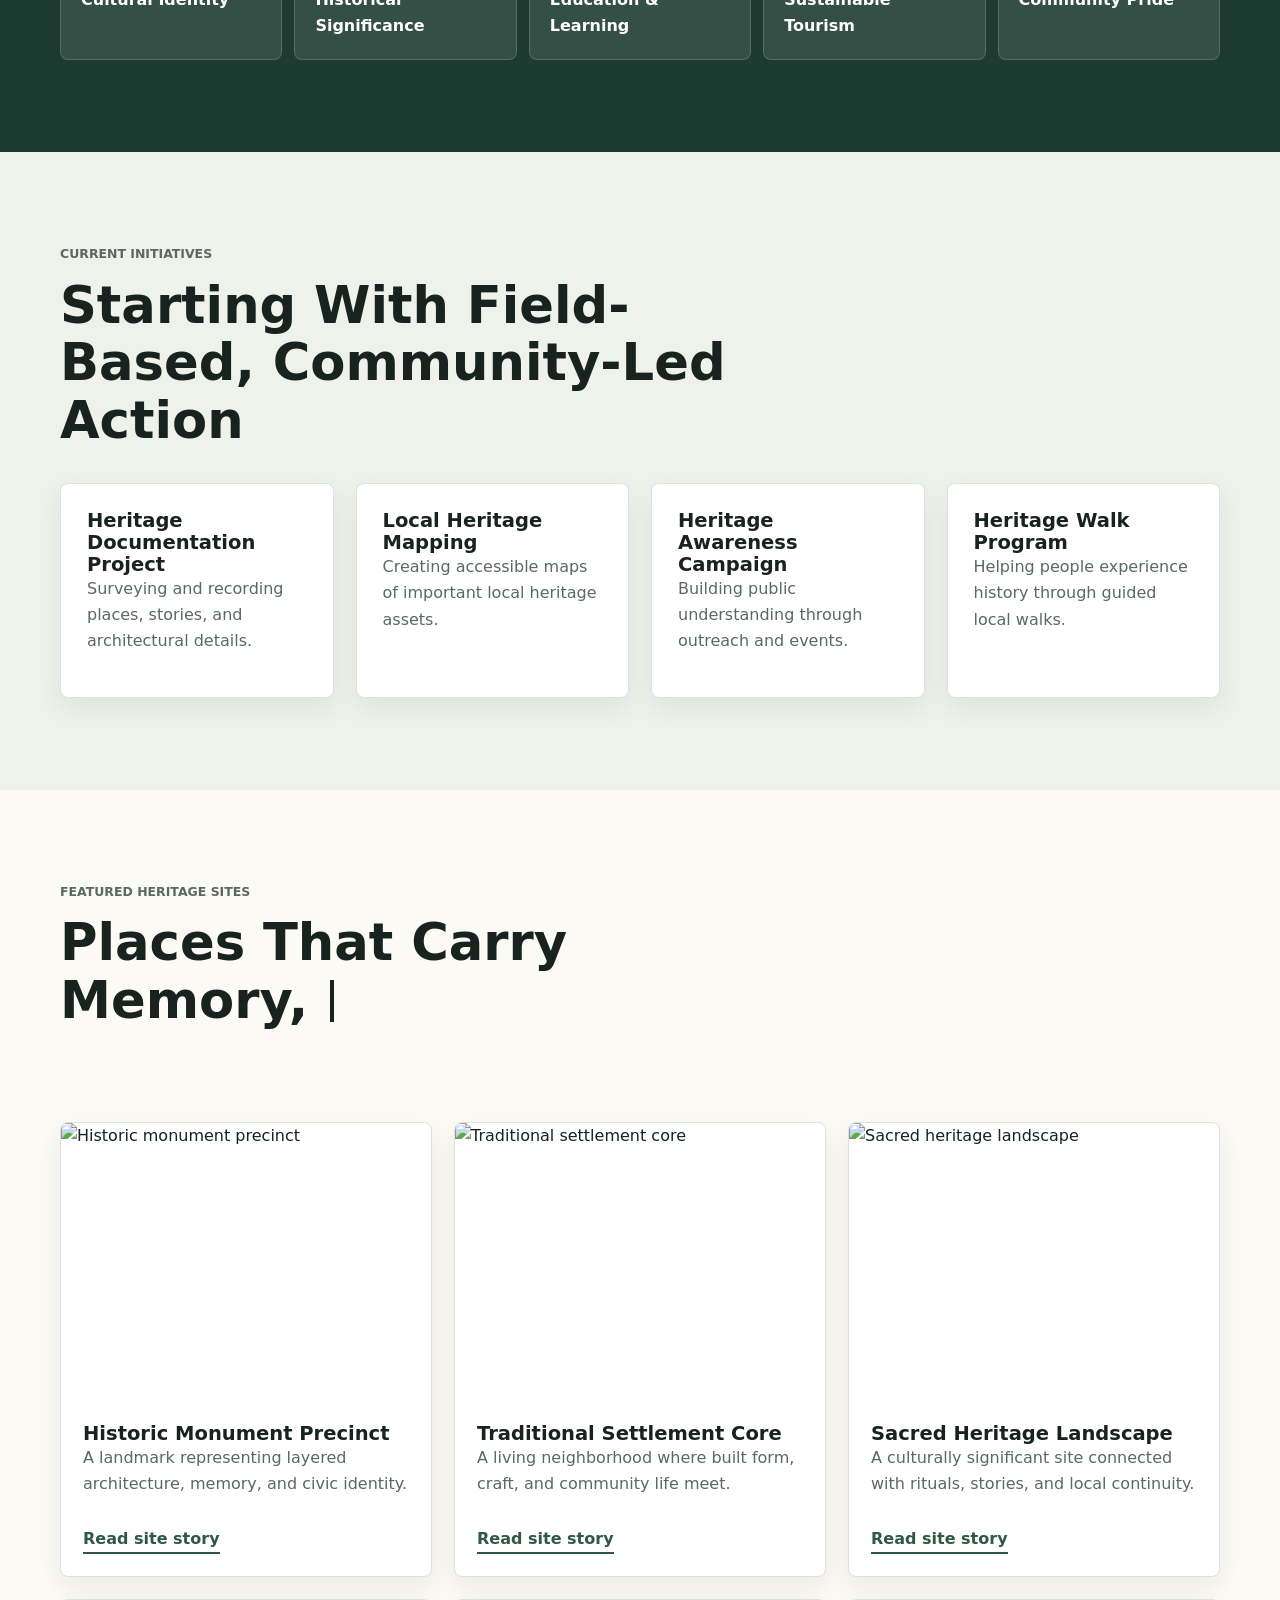
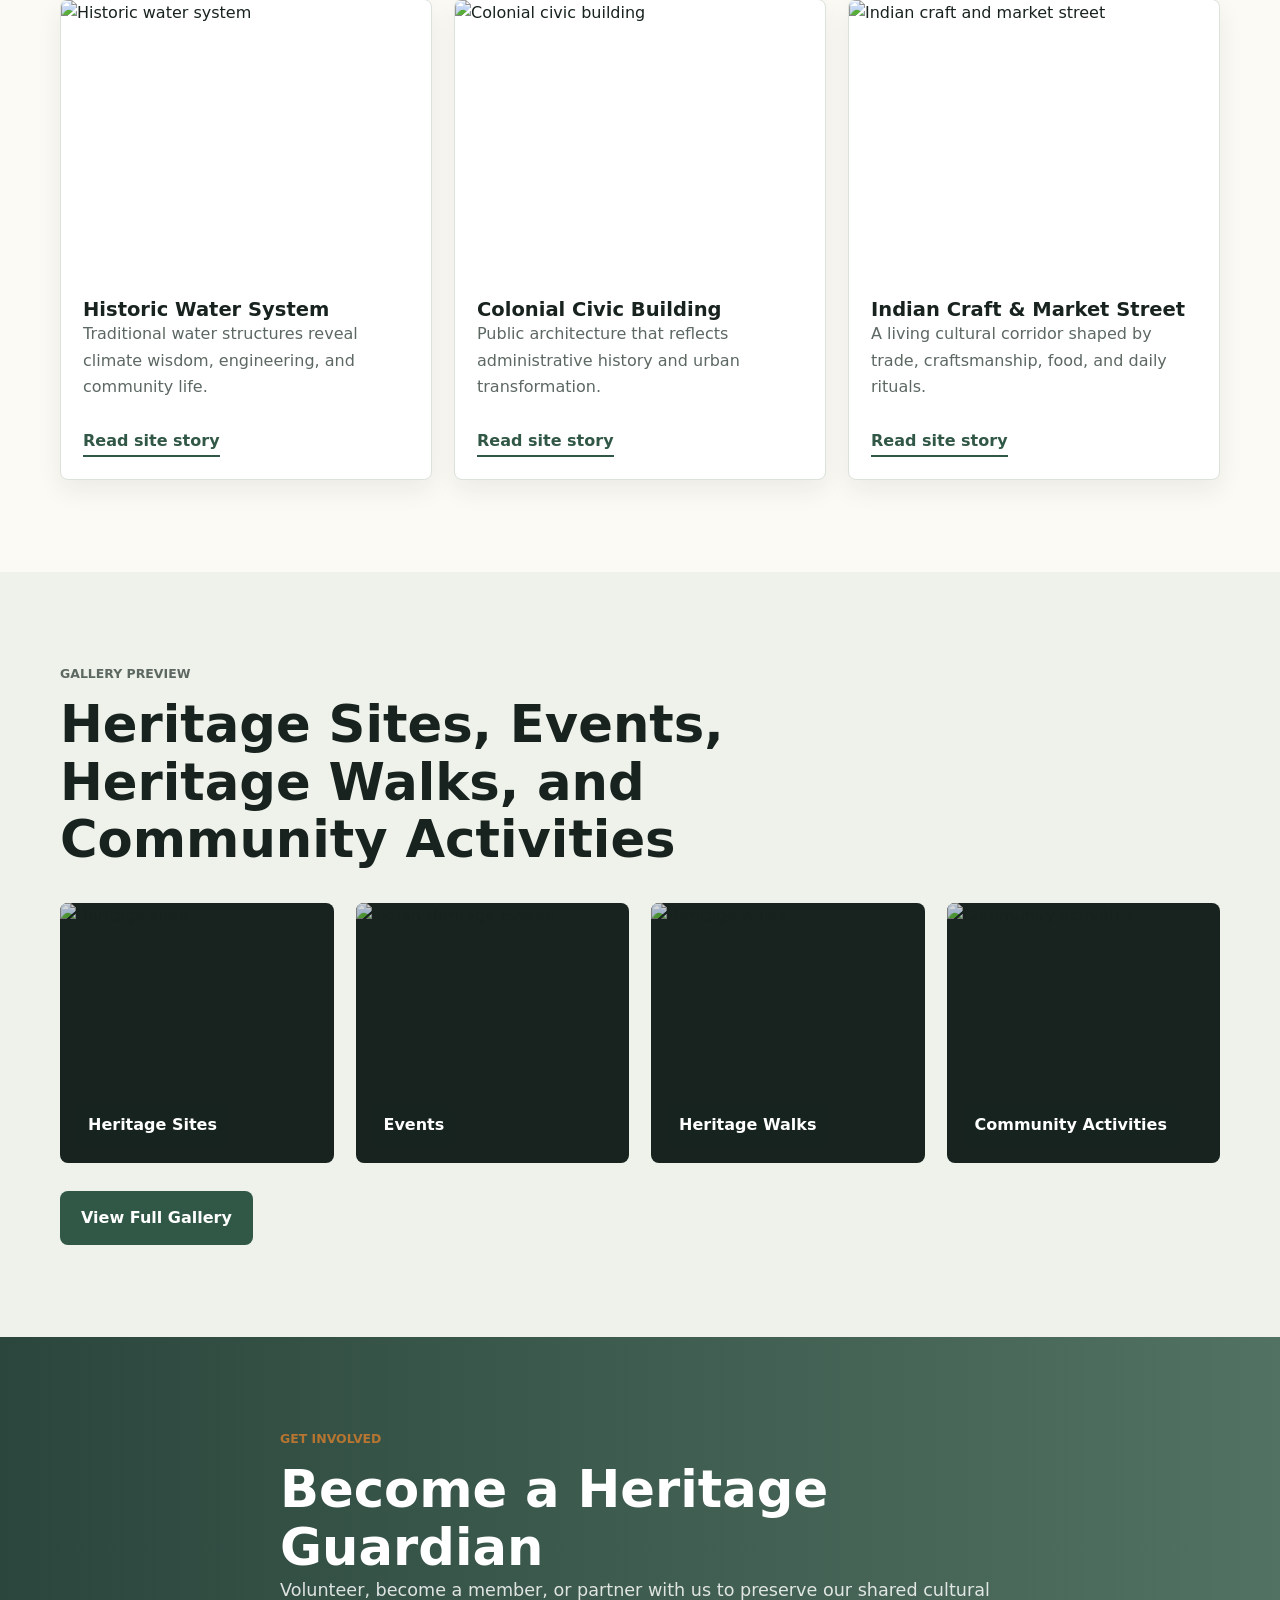
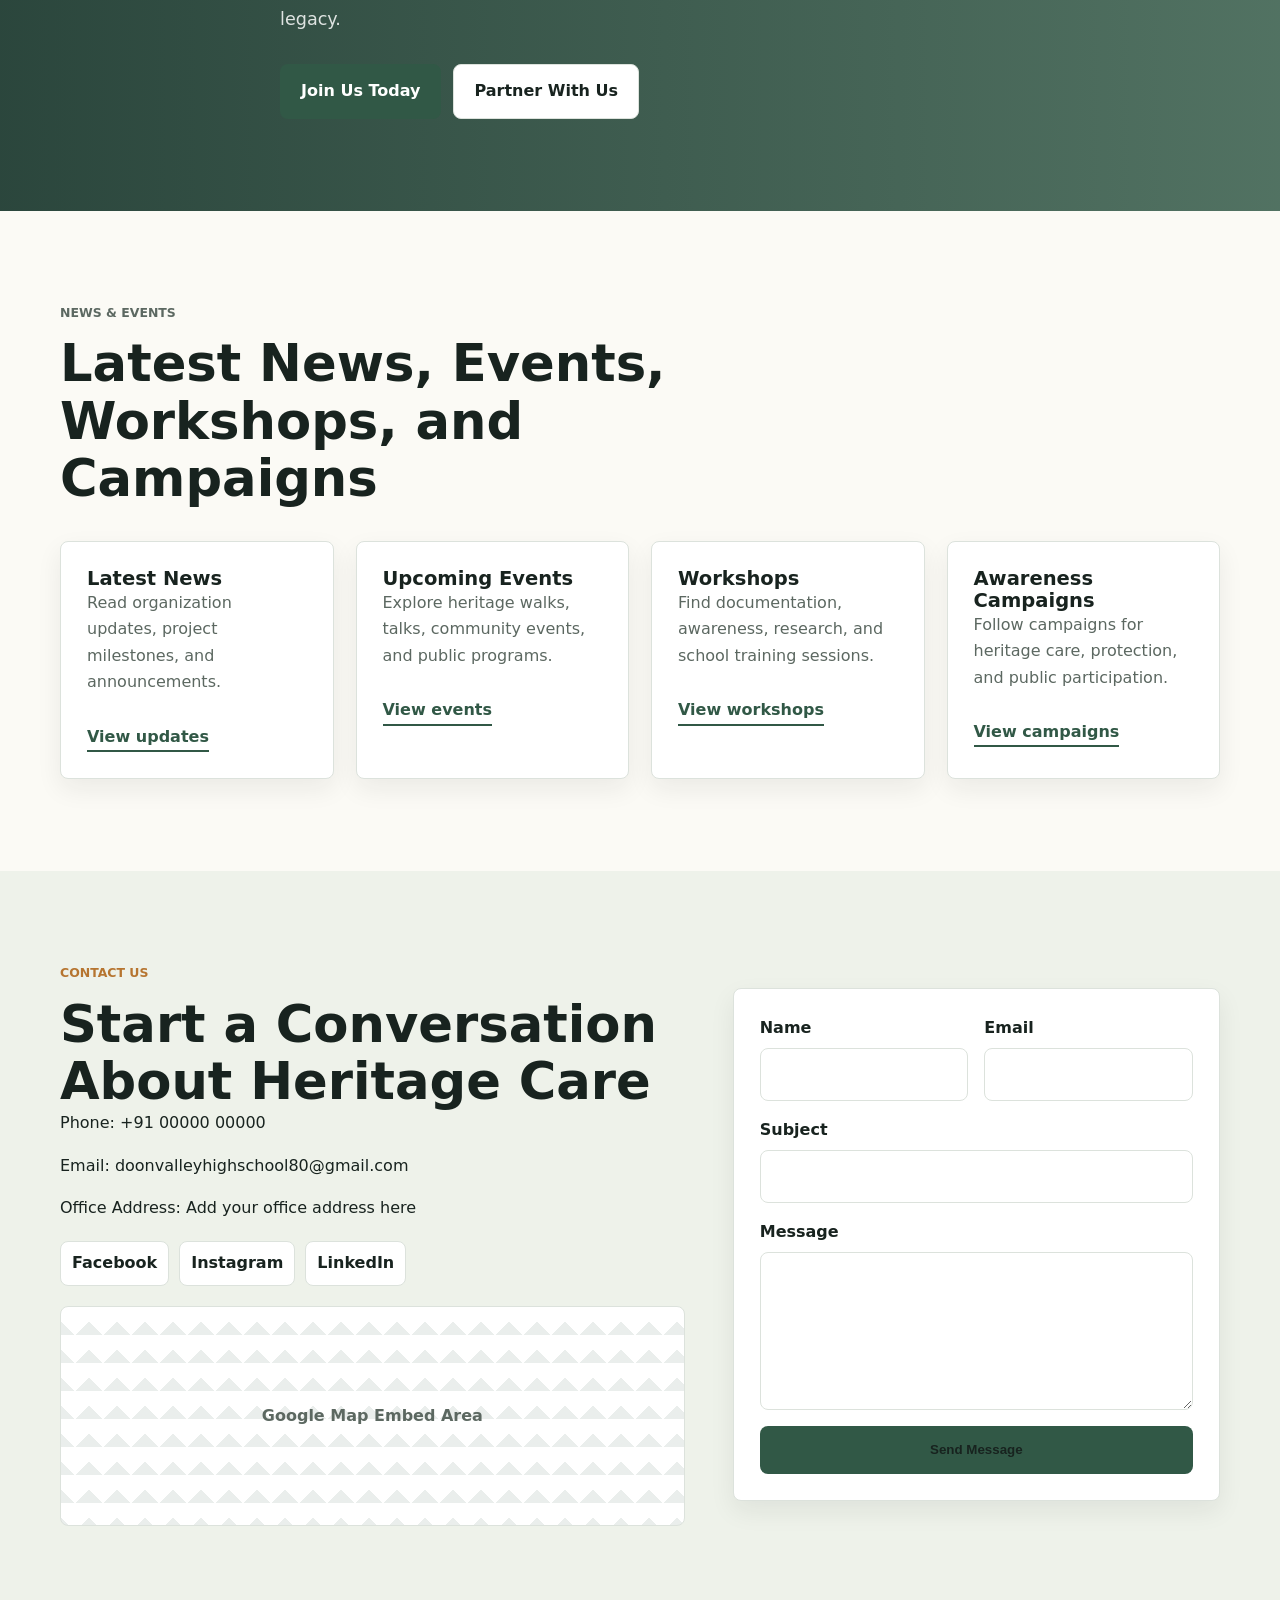
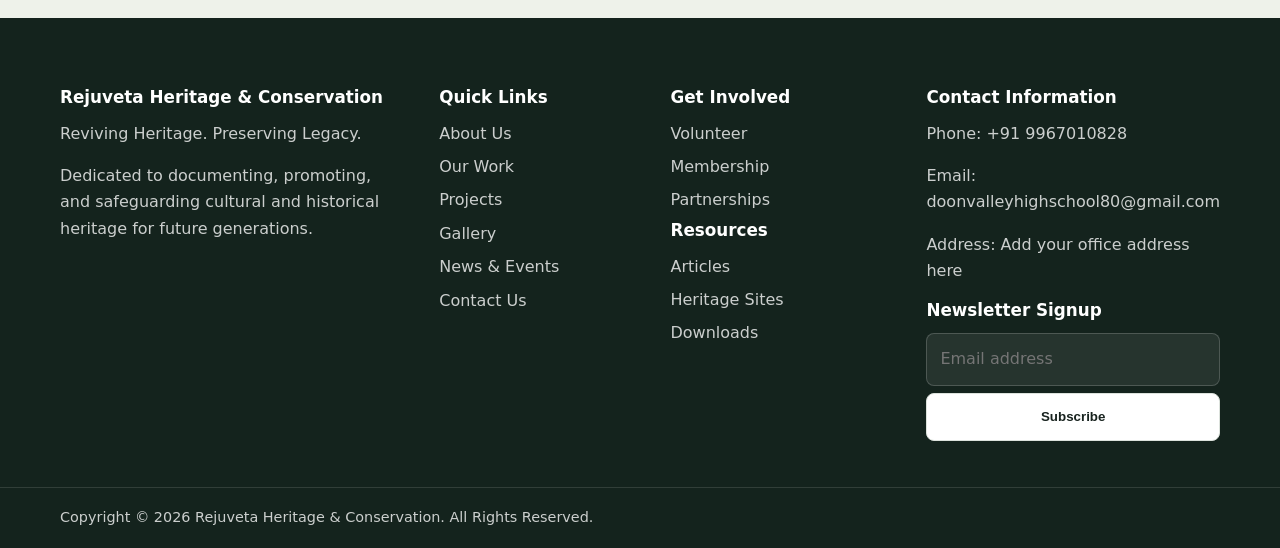
==== commit 899b5b6e: "Update index.html" ====
--- a/rejuveta-preview/index.html
+++ b/rejuveta-preview/index.html
@@ -296,7 +296,7 @@
         </div>
         <div>
             <h3>Contact Information</h3>
-            <p>Phone: <span data-content="phone">+91 00000 00000</span></p>
+            <p>Phone: <span data-content="phone">+91 9967010828</span></p>
             <p>Email: <span data-content="email">doonvalleyhighschool80@gmail.com</span></p>
             <p>Address: <span data-content="address">Add your office address here</span></p>
             <h3>Newsletter Signup</h3>
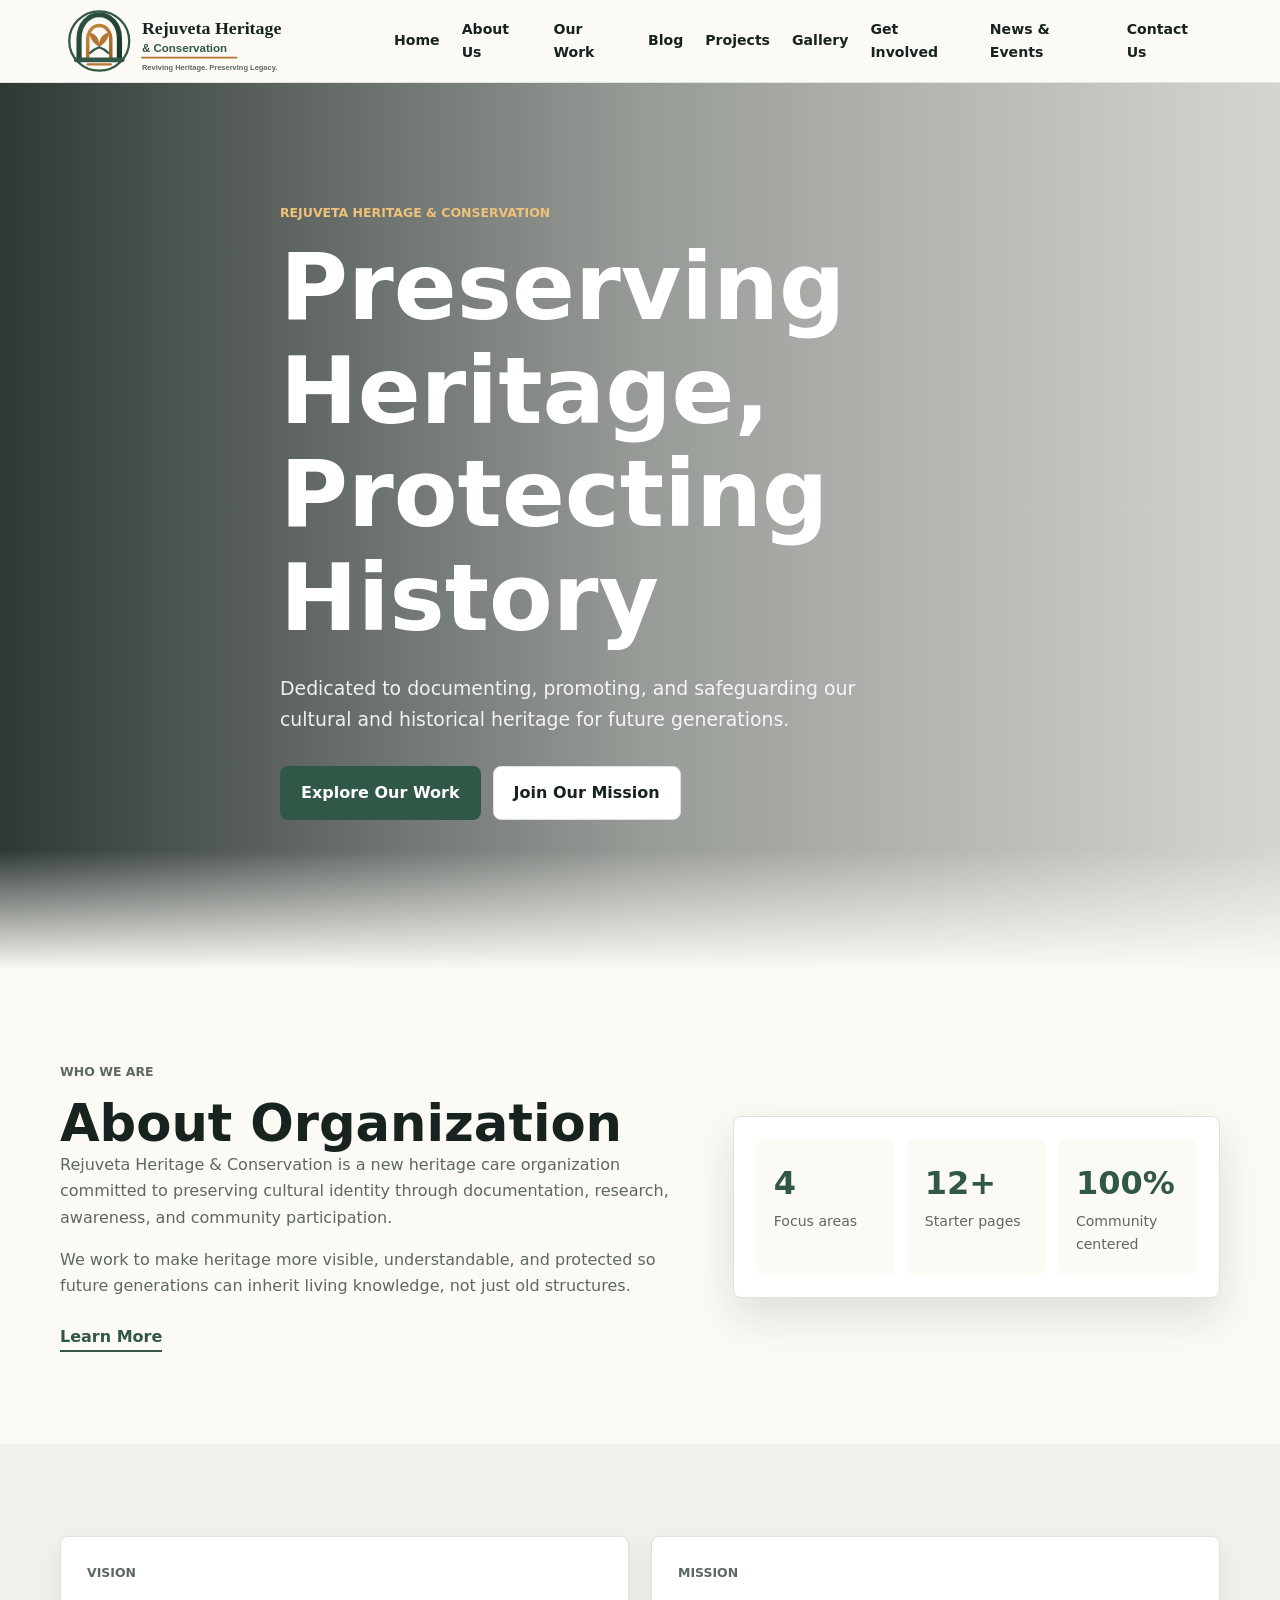
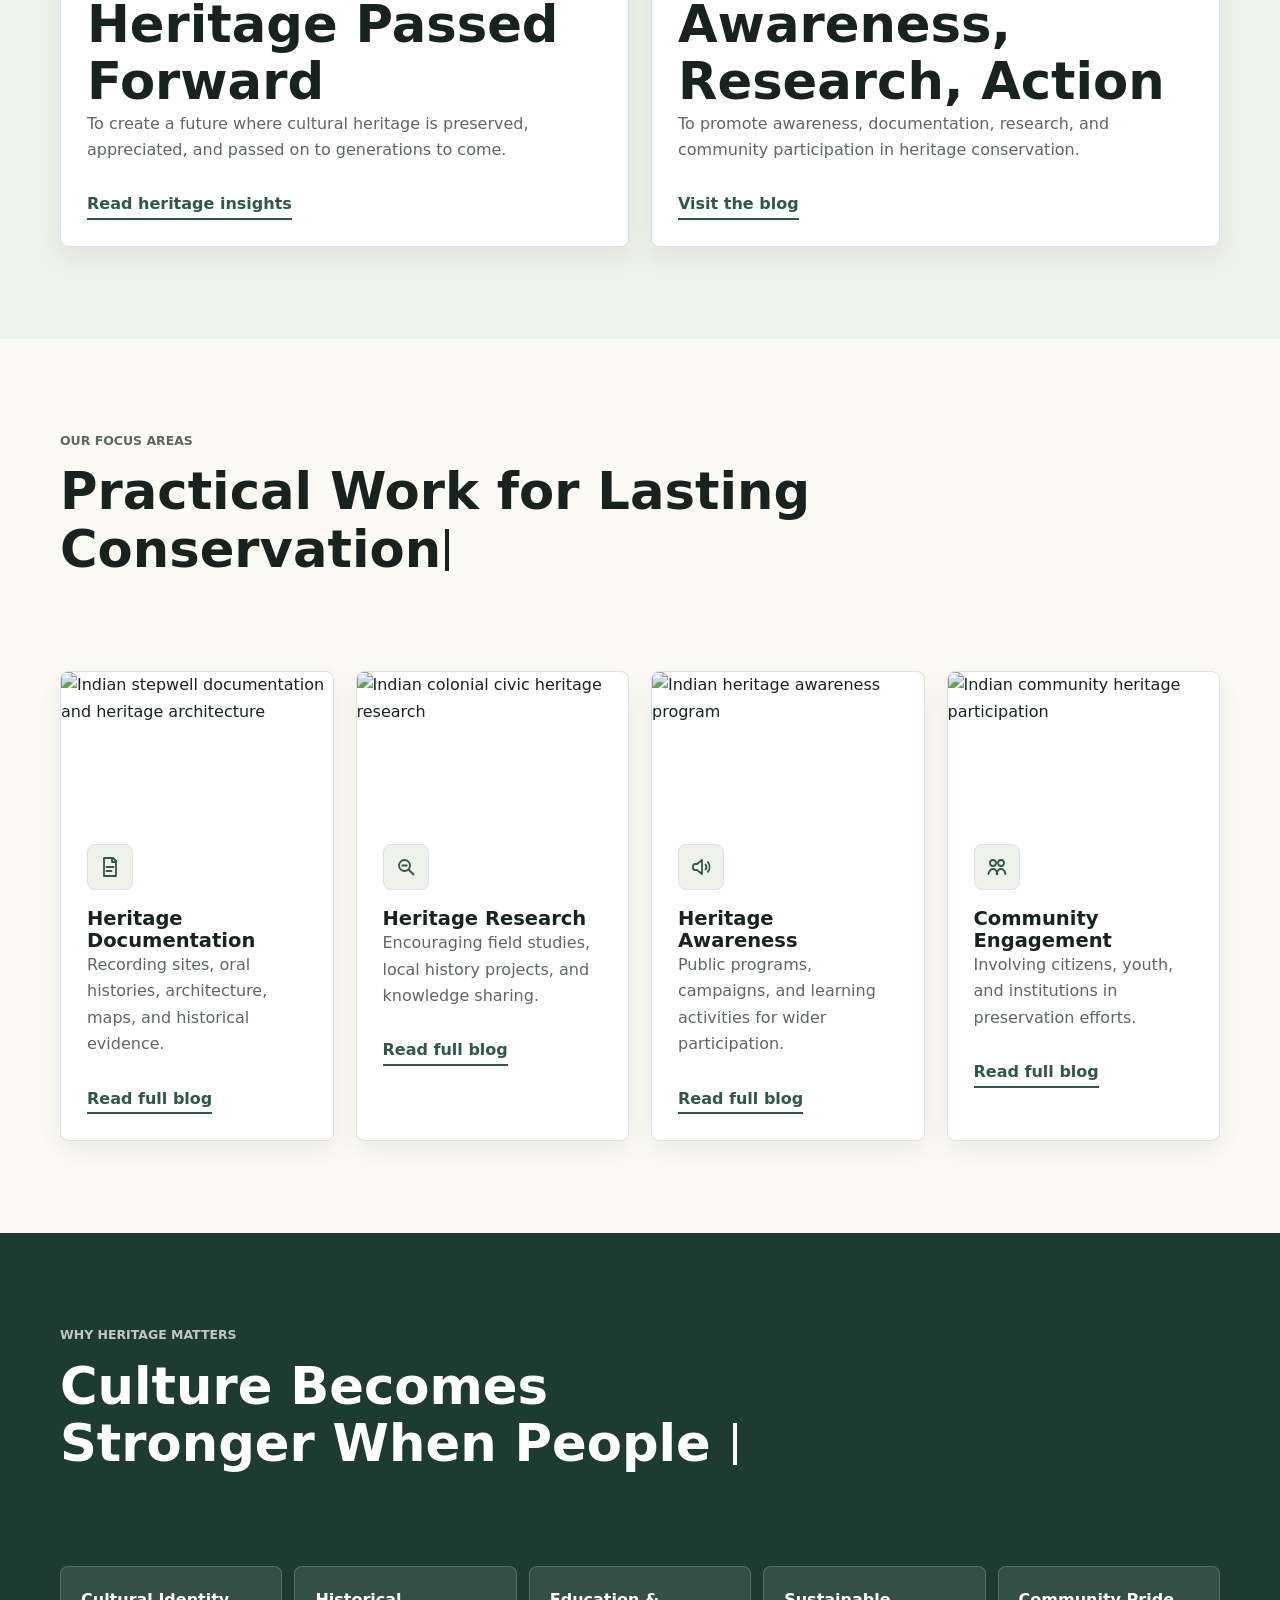
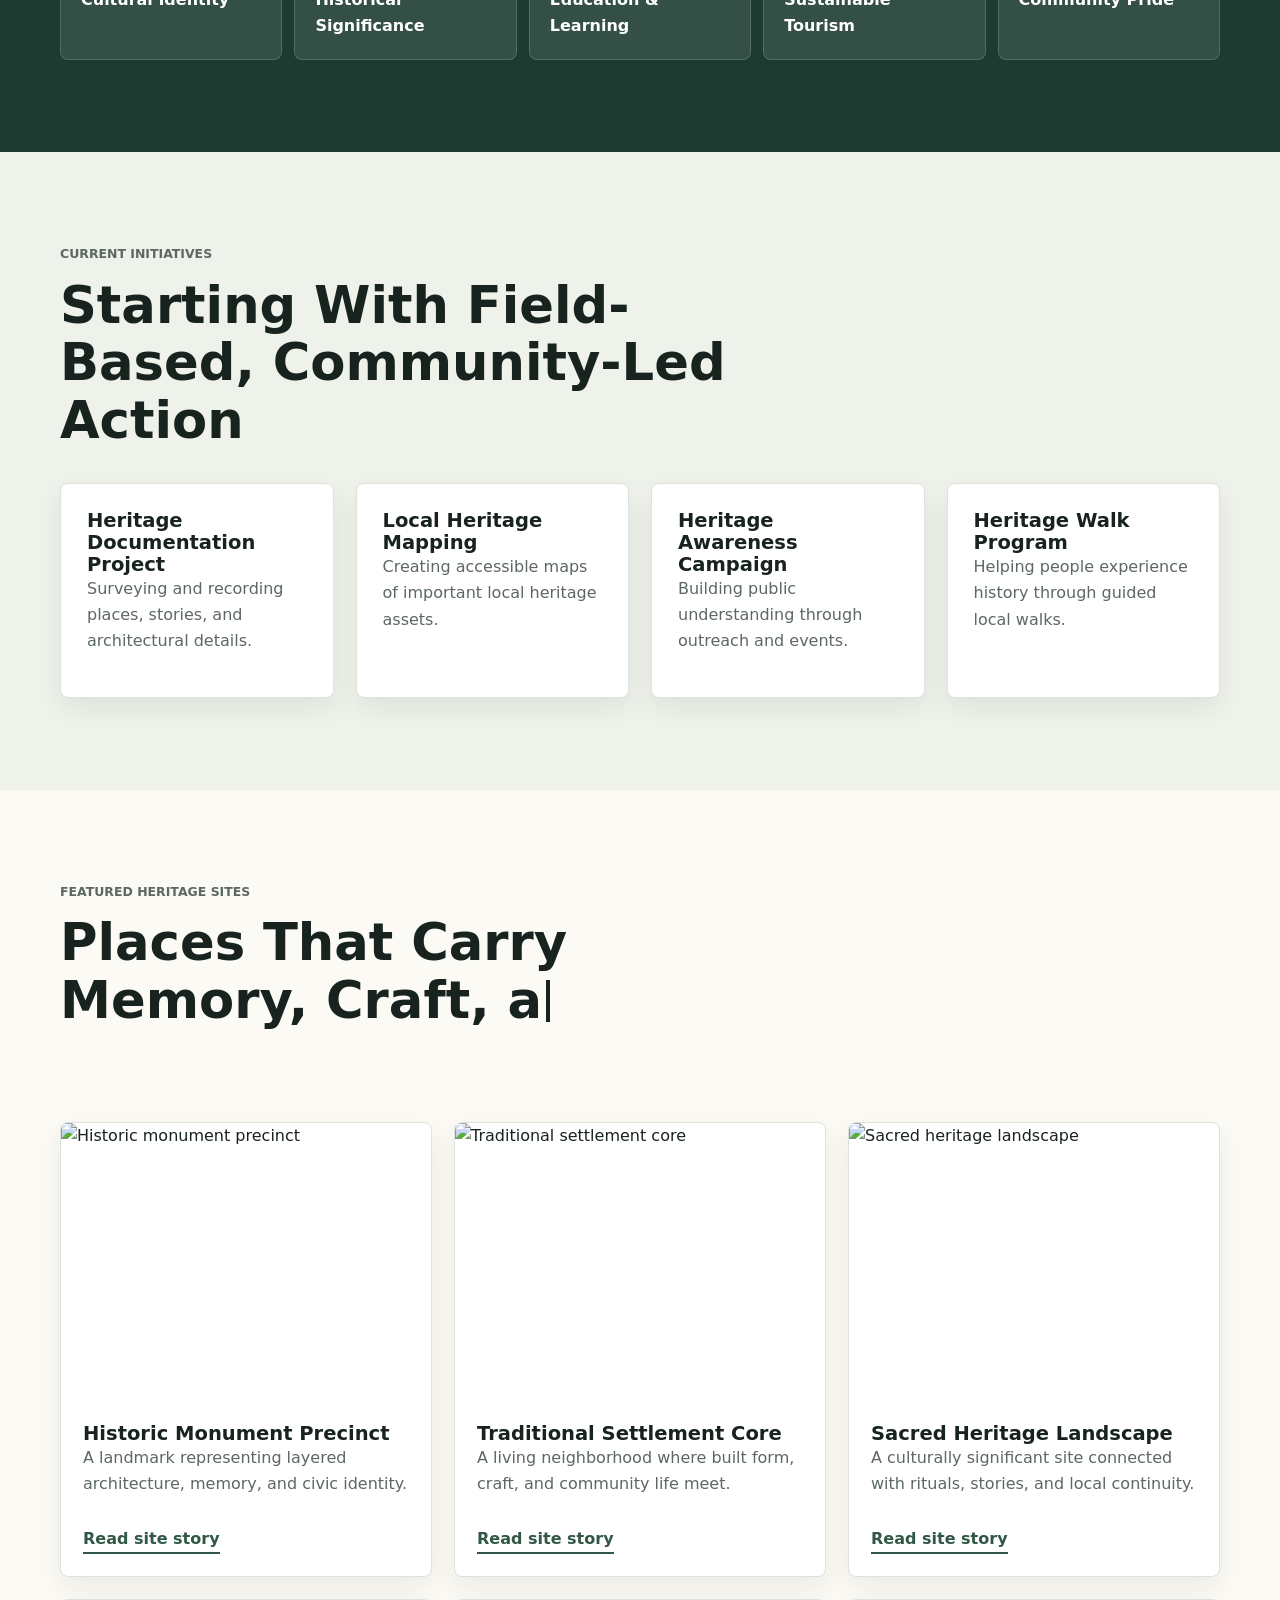
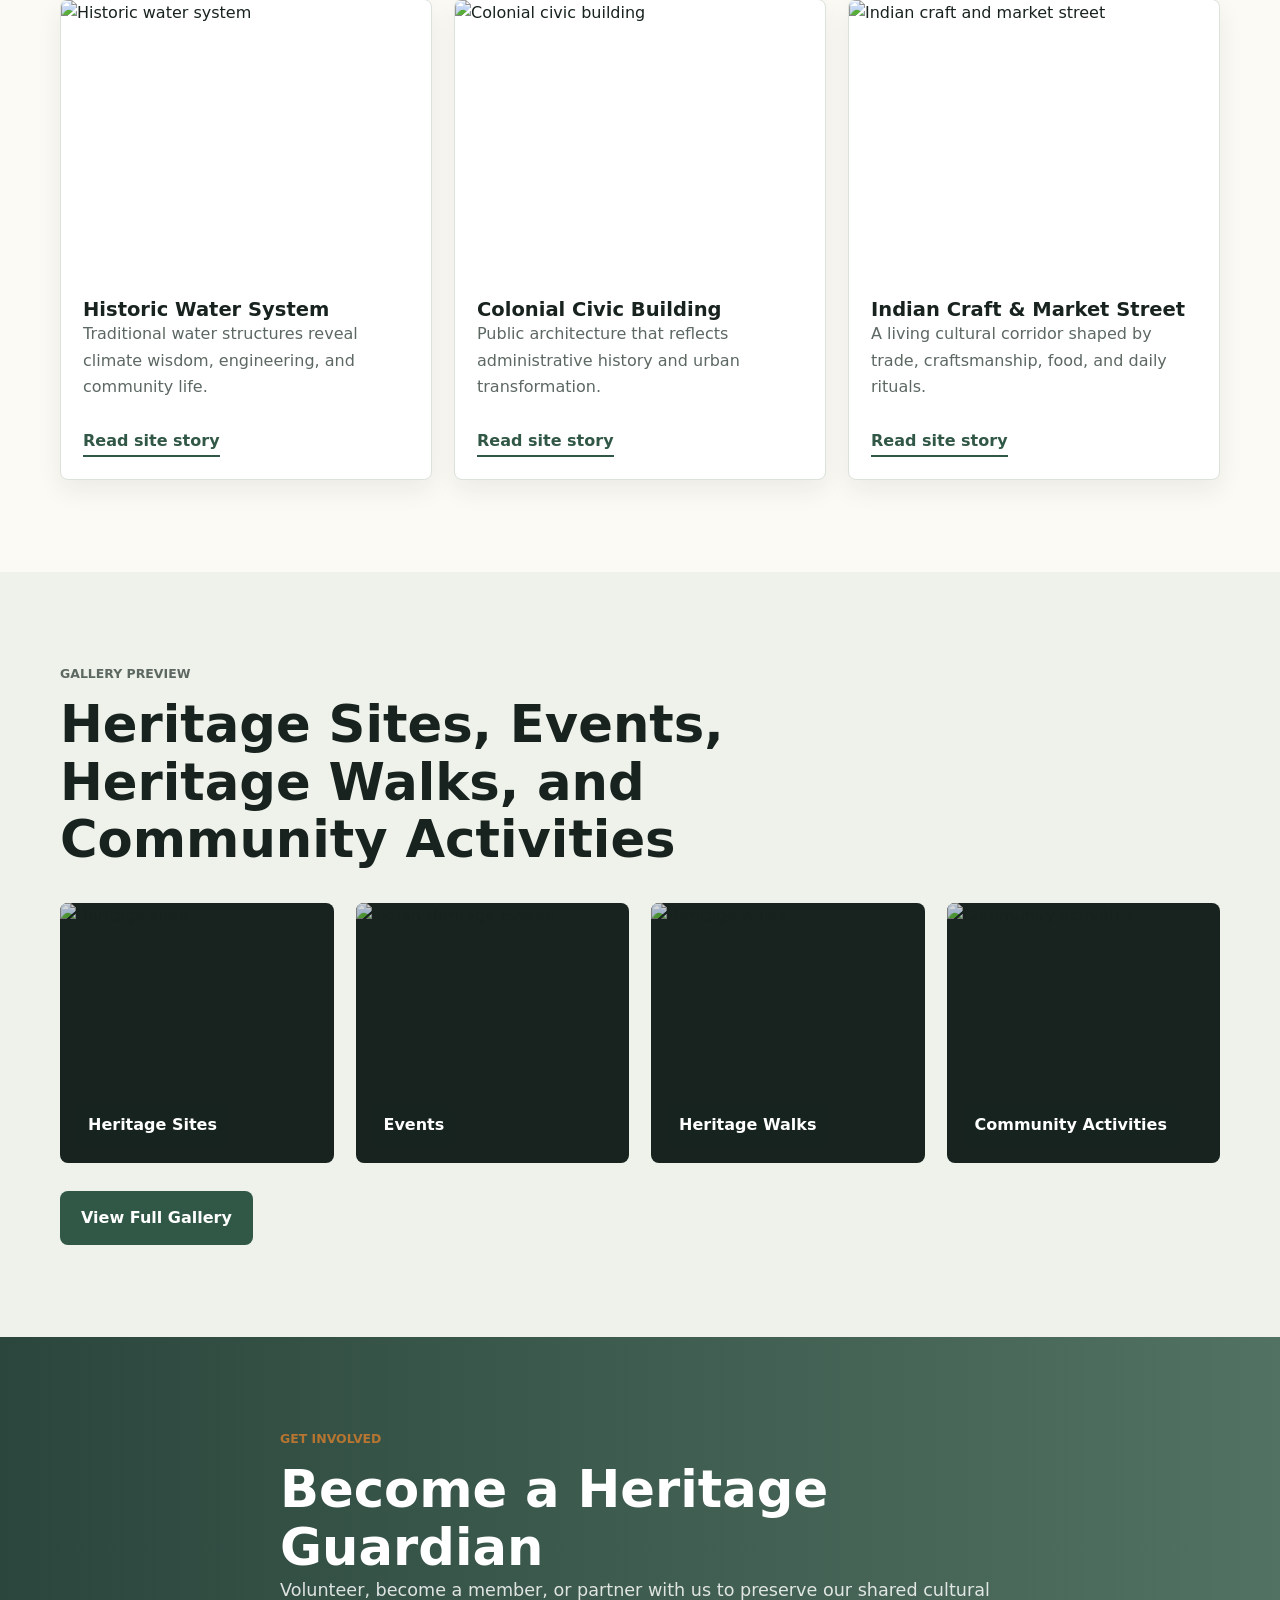
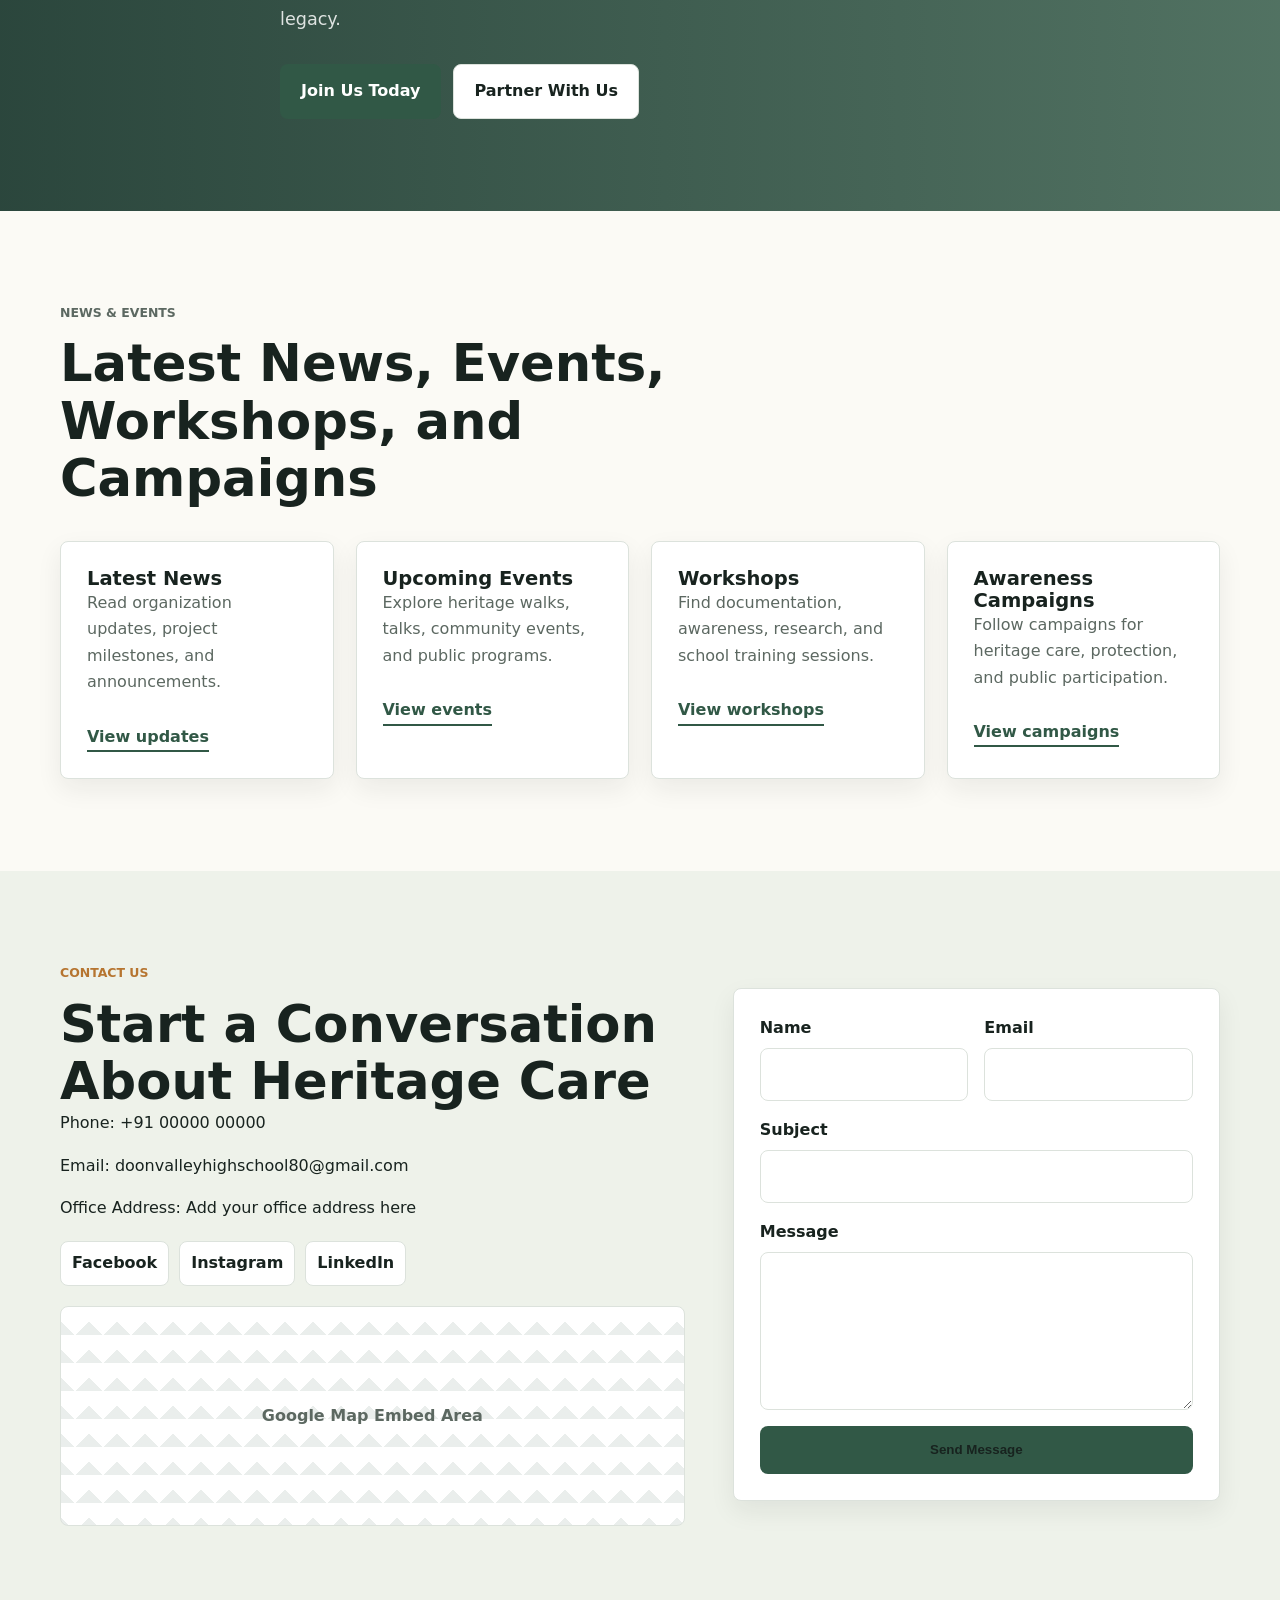
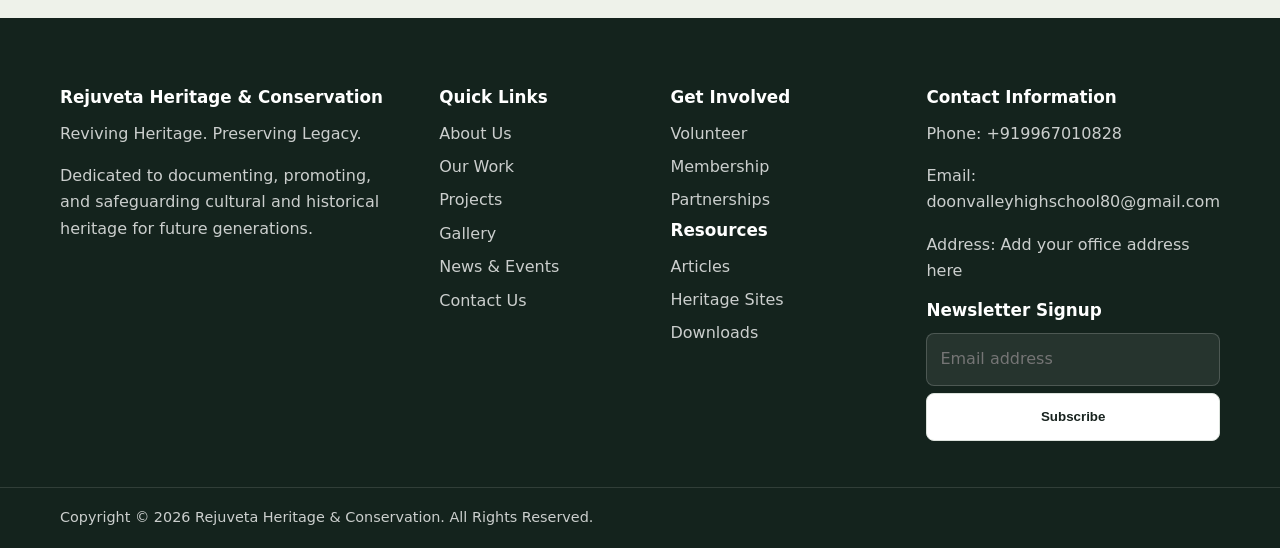
==== commit 90159450: "Update index.html" ====
--- a/rejuveta-preview/index.html
+++ b/rejuveta-preview/index.html
@@ -296,7 +296,7 @@
         </div>
         <div>
             <h3>Contact Information</h3>
-            <p>Phone: <span data-content="phone">+91 9967010828</span></p>
+            <p>Phone: <span data-content="phone"> +919967010828</span></p>
             <p>Email: <span data-content="email">doonvalleyhighschool80@gmail.com</span></p>
             <p>Address: <span data-content="address">Add your office address here</span></p>
             <h3>Newsletter Signup</h3>
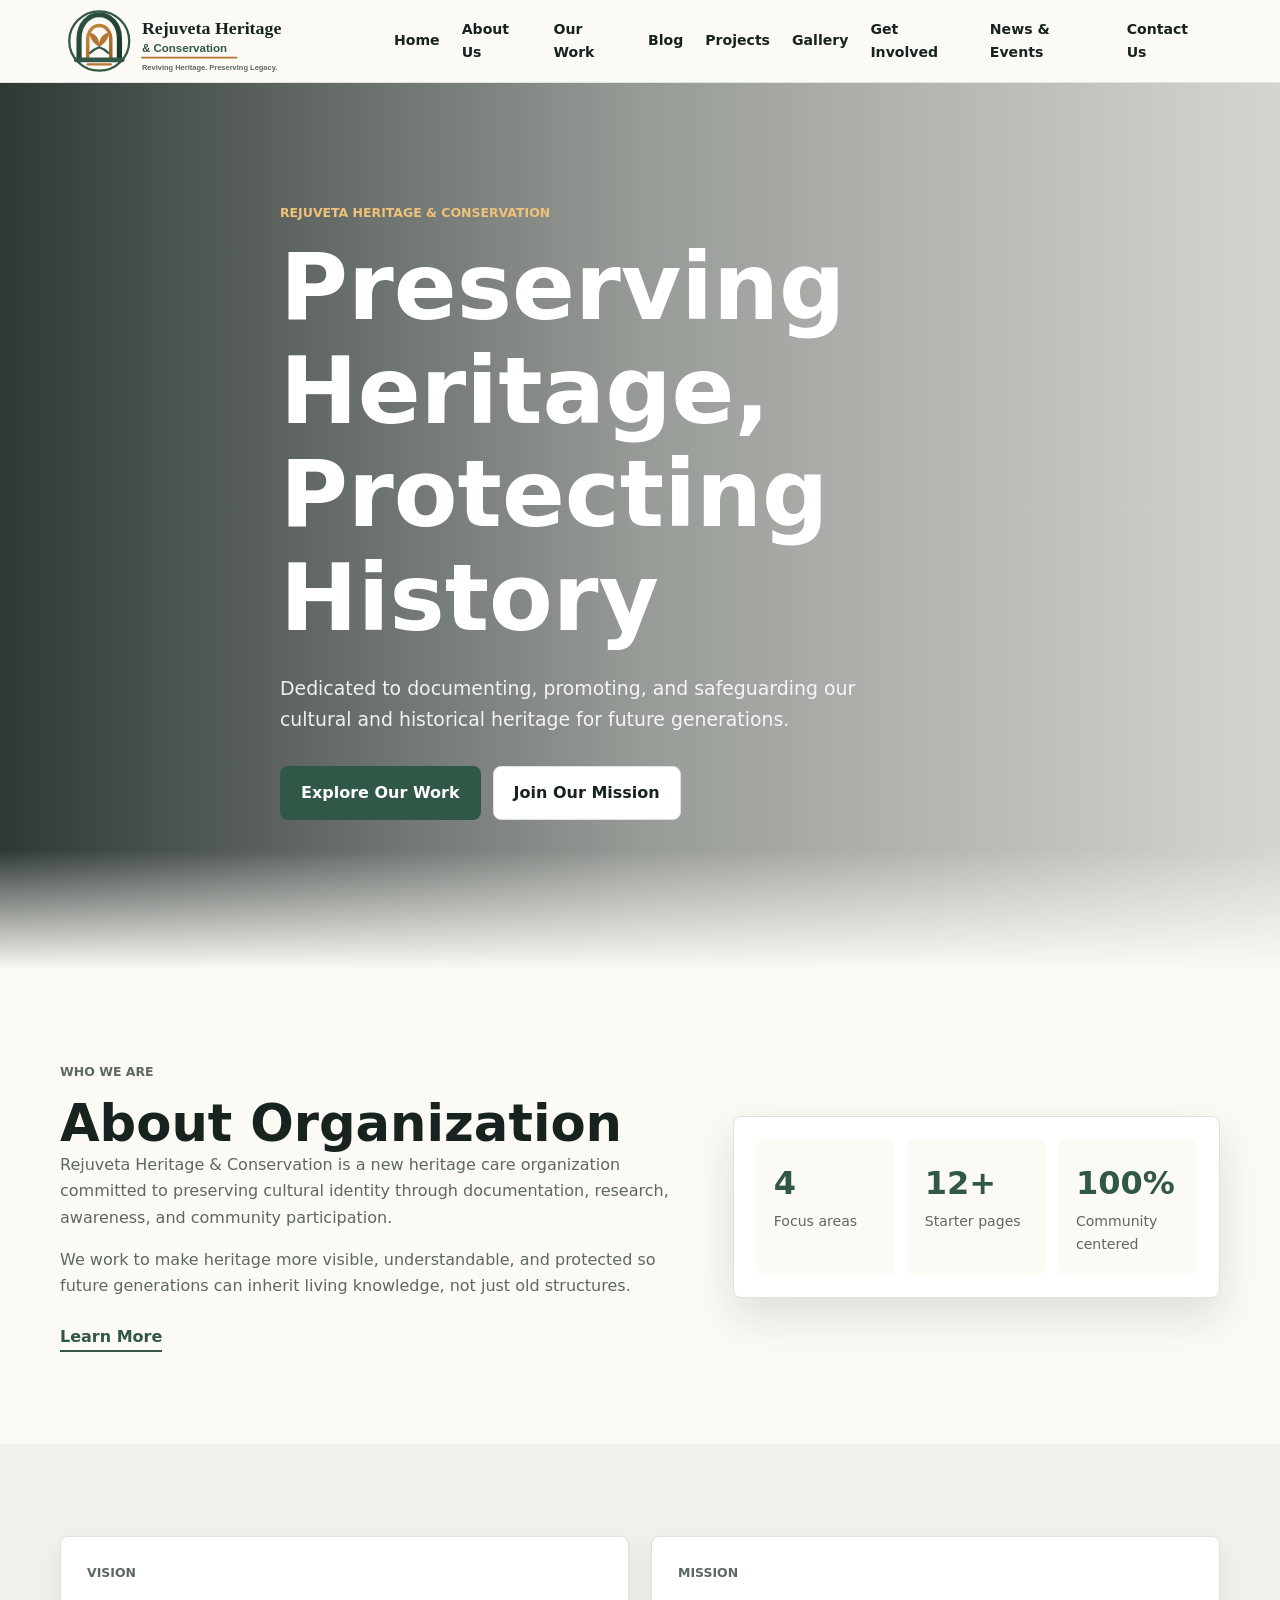
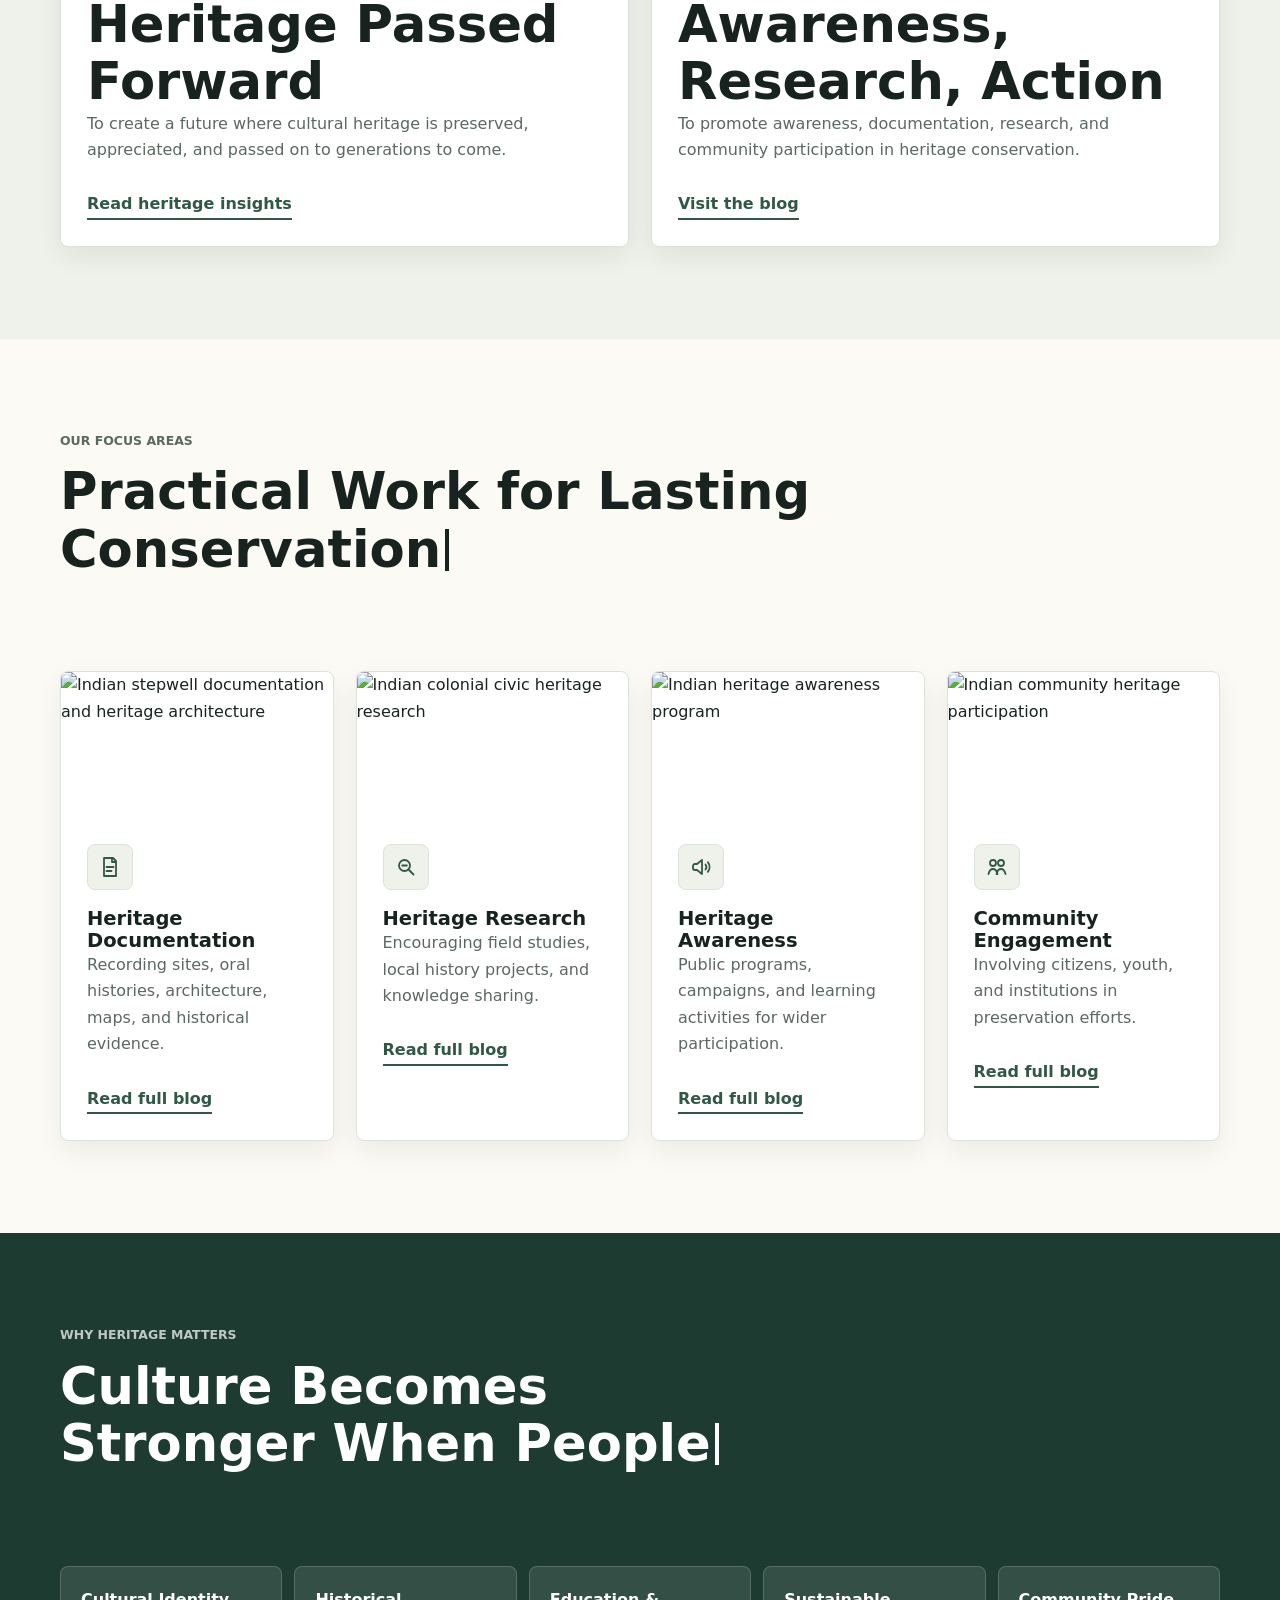
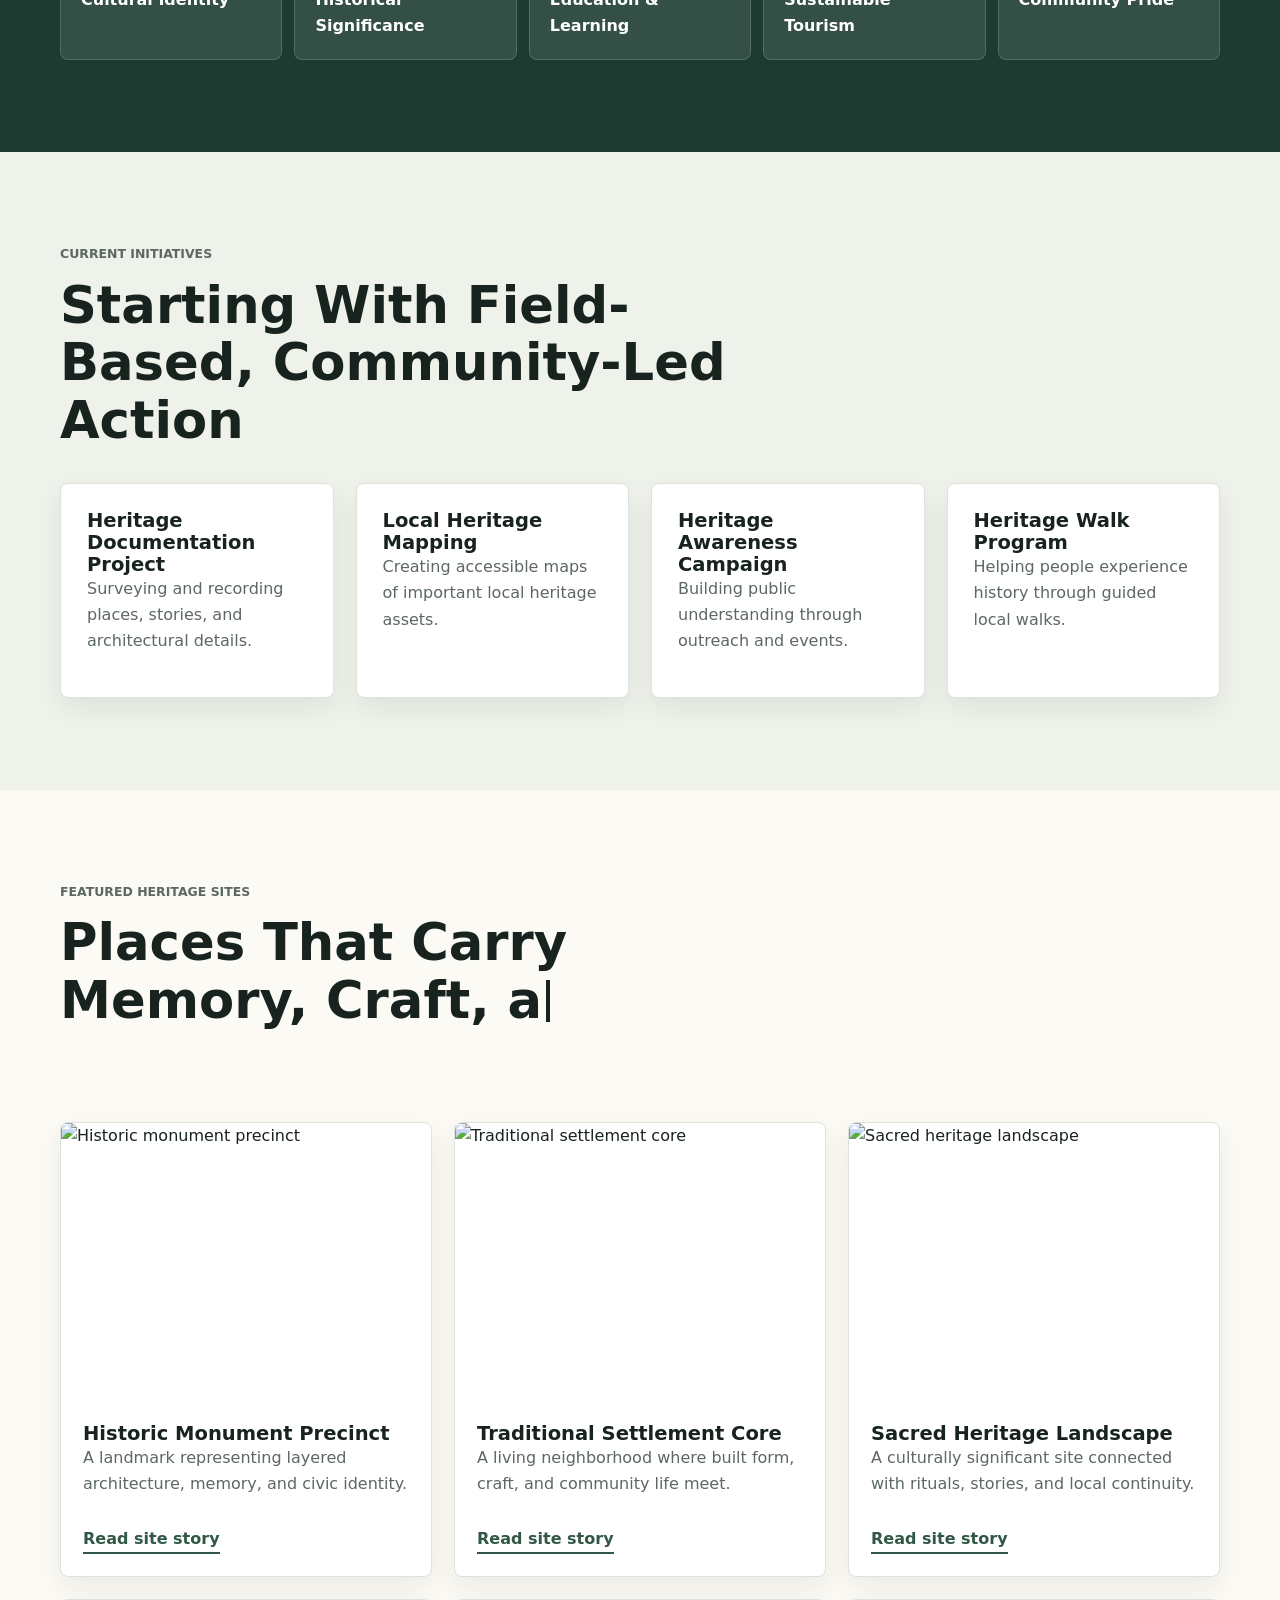
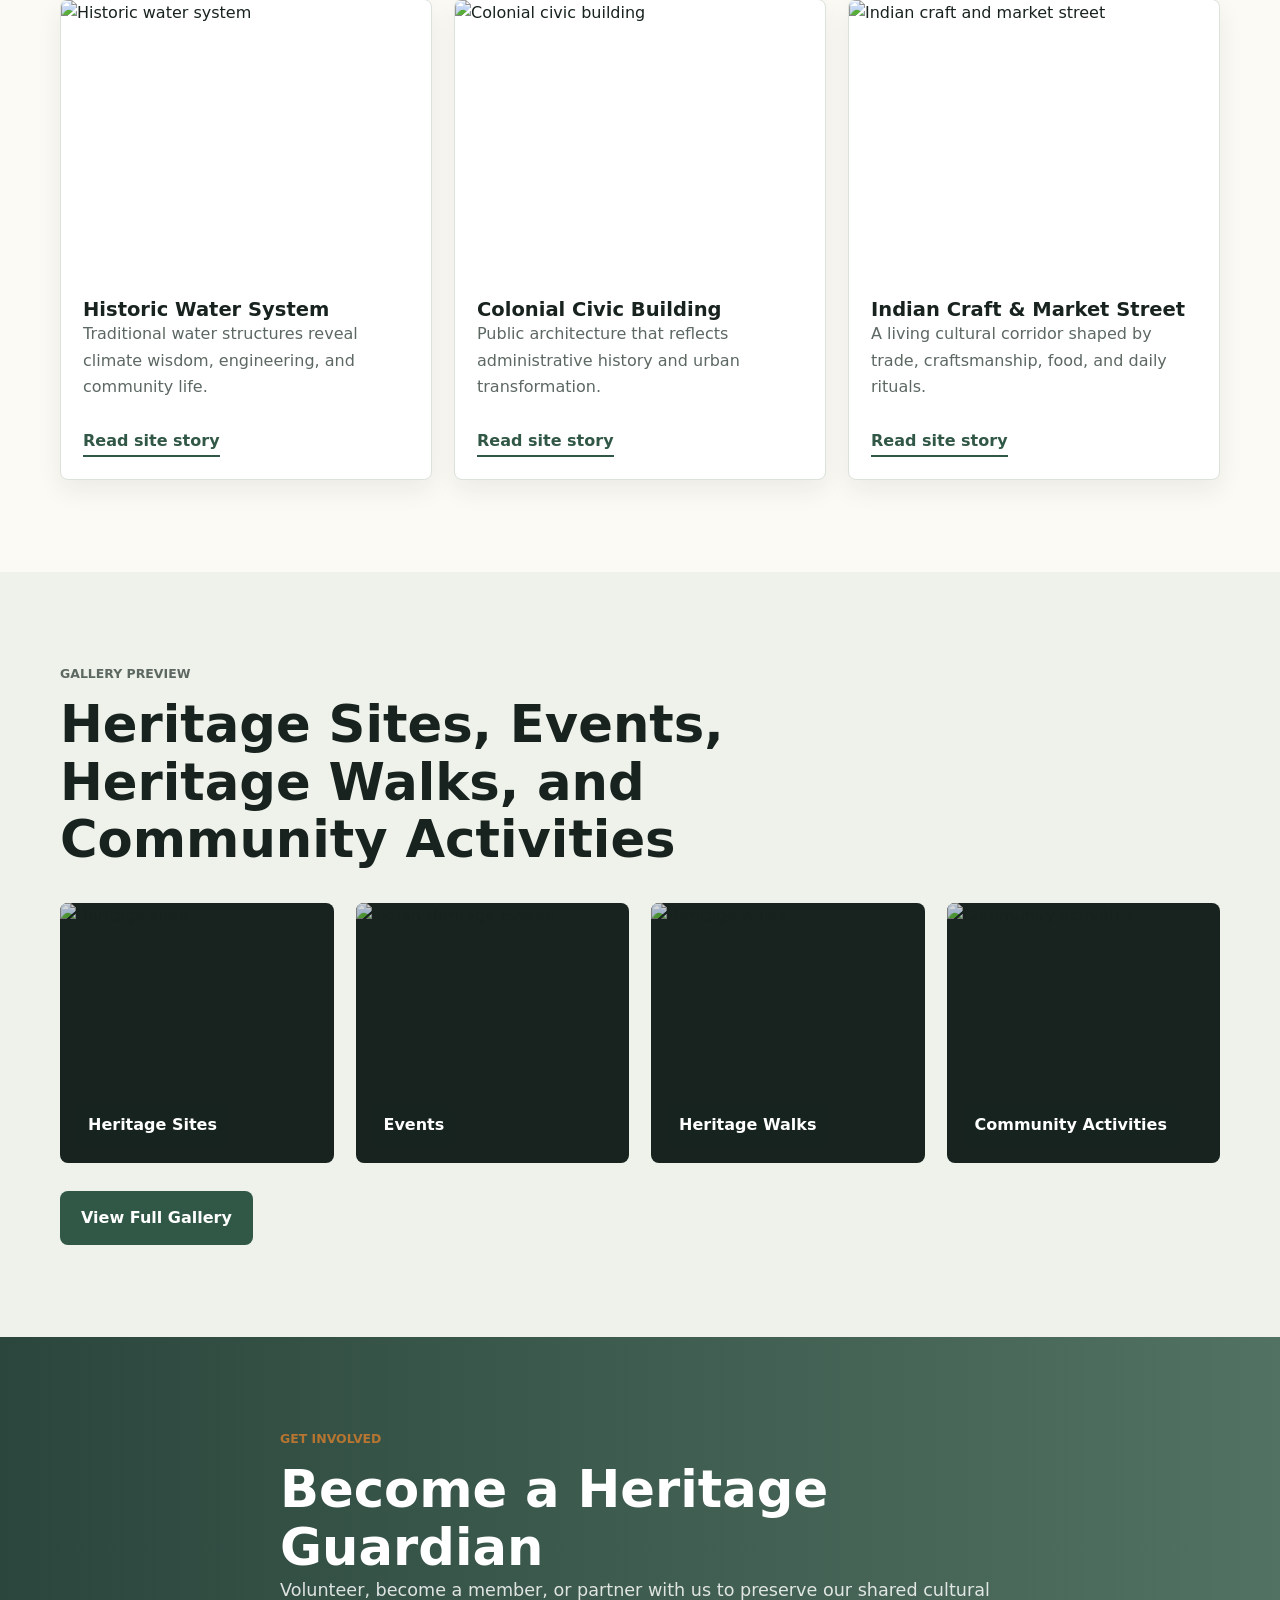
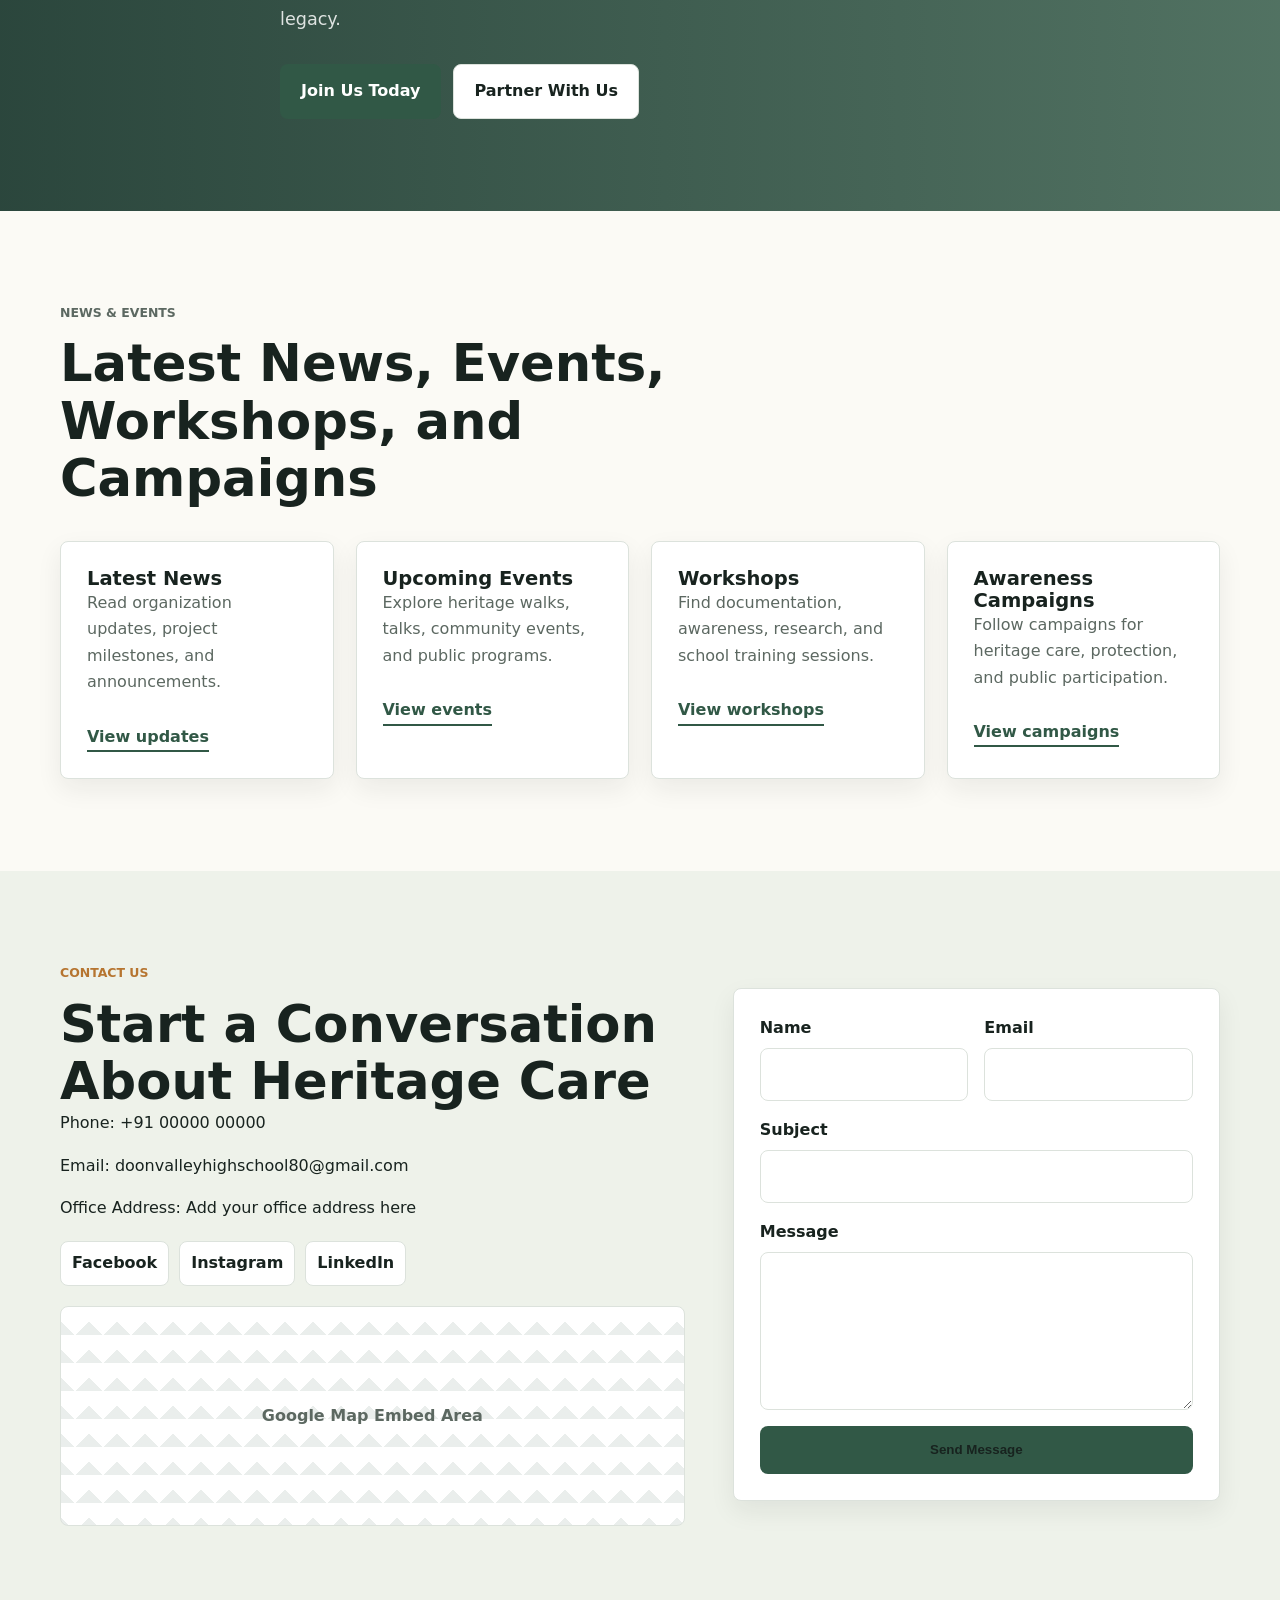
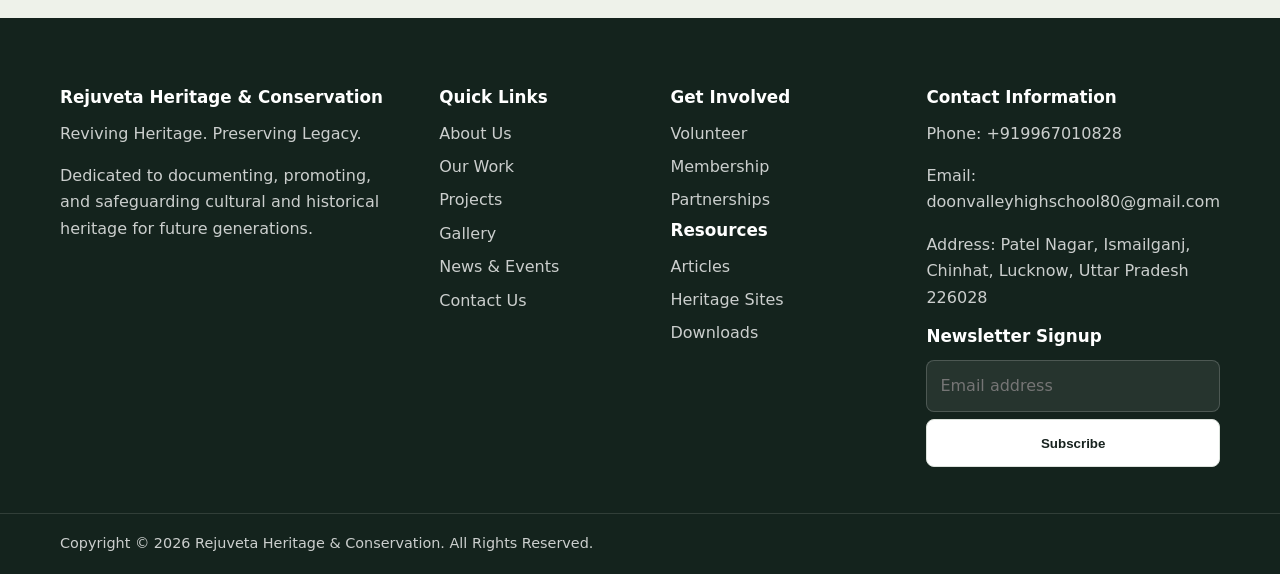
==== commit 28fd26a0: "Update index.html" ====
--- a/rejuveta-preview/index.html
+++ b/rejuveta-preview/index.html
@@ -298,7 +298,7 @@
             <h3>Contact Information</h3>
             <p>Phone: <span data-content="phone"> +919967010828</span></p>
             <p>Email: <span data-content="email">doonvalleyhighschool80@gmail.com</span></p>
-            <p>Address: <span data-content="address">Add your office address here</span></p>
+            <p>Address: <span data-content="address"> Patel Nagar, Ismailganj, Chinhat, Lucknow, Uttar Pradesh 226028</span></p>
             <h3>Newsletter Signup</h3>
             <form class="newsletter-form"><input type="email" placeholder="Email address" required><button class="button button-secondary" type="submit">Subscribe</button></form>
         </div>
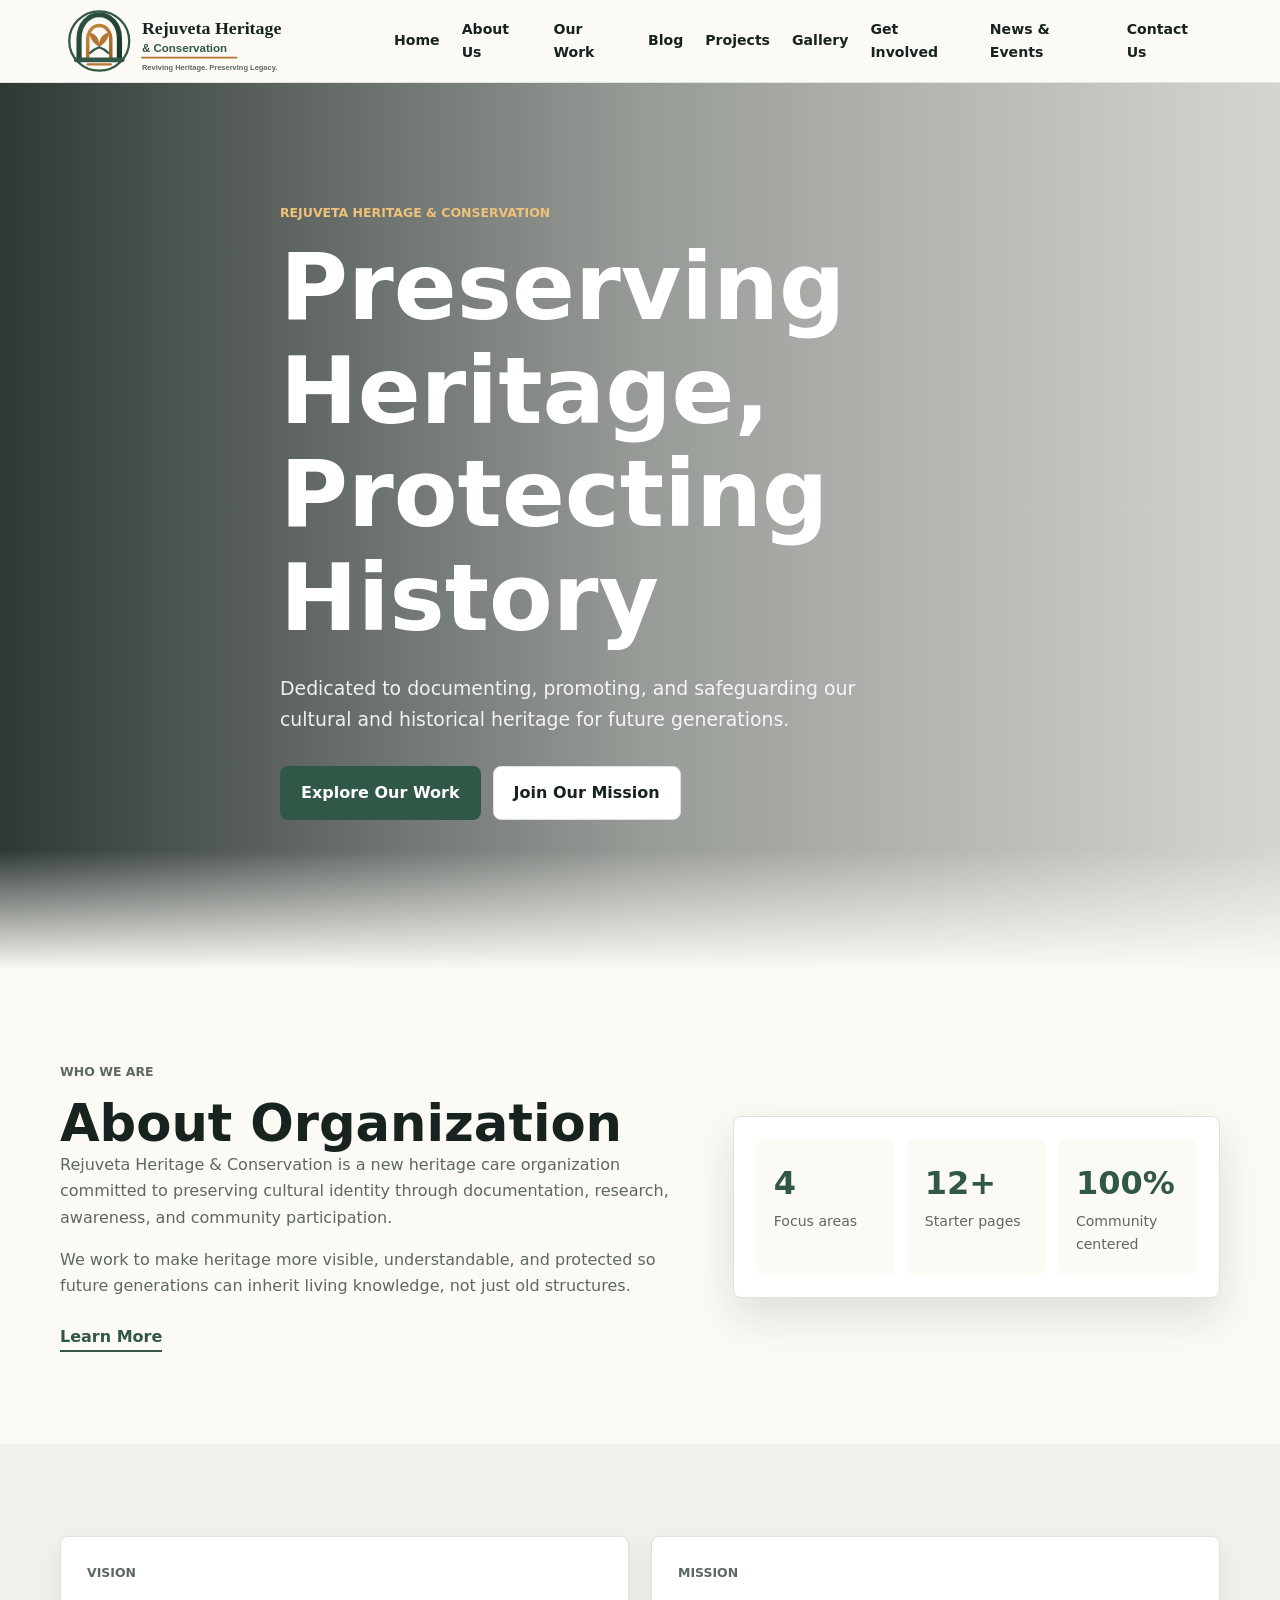
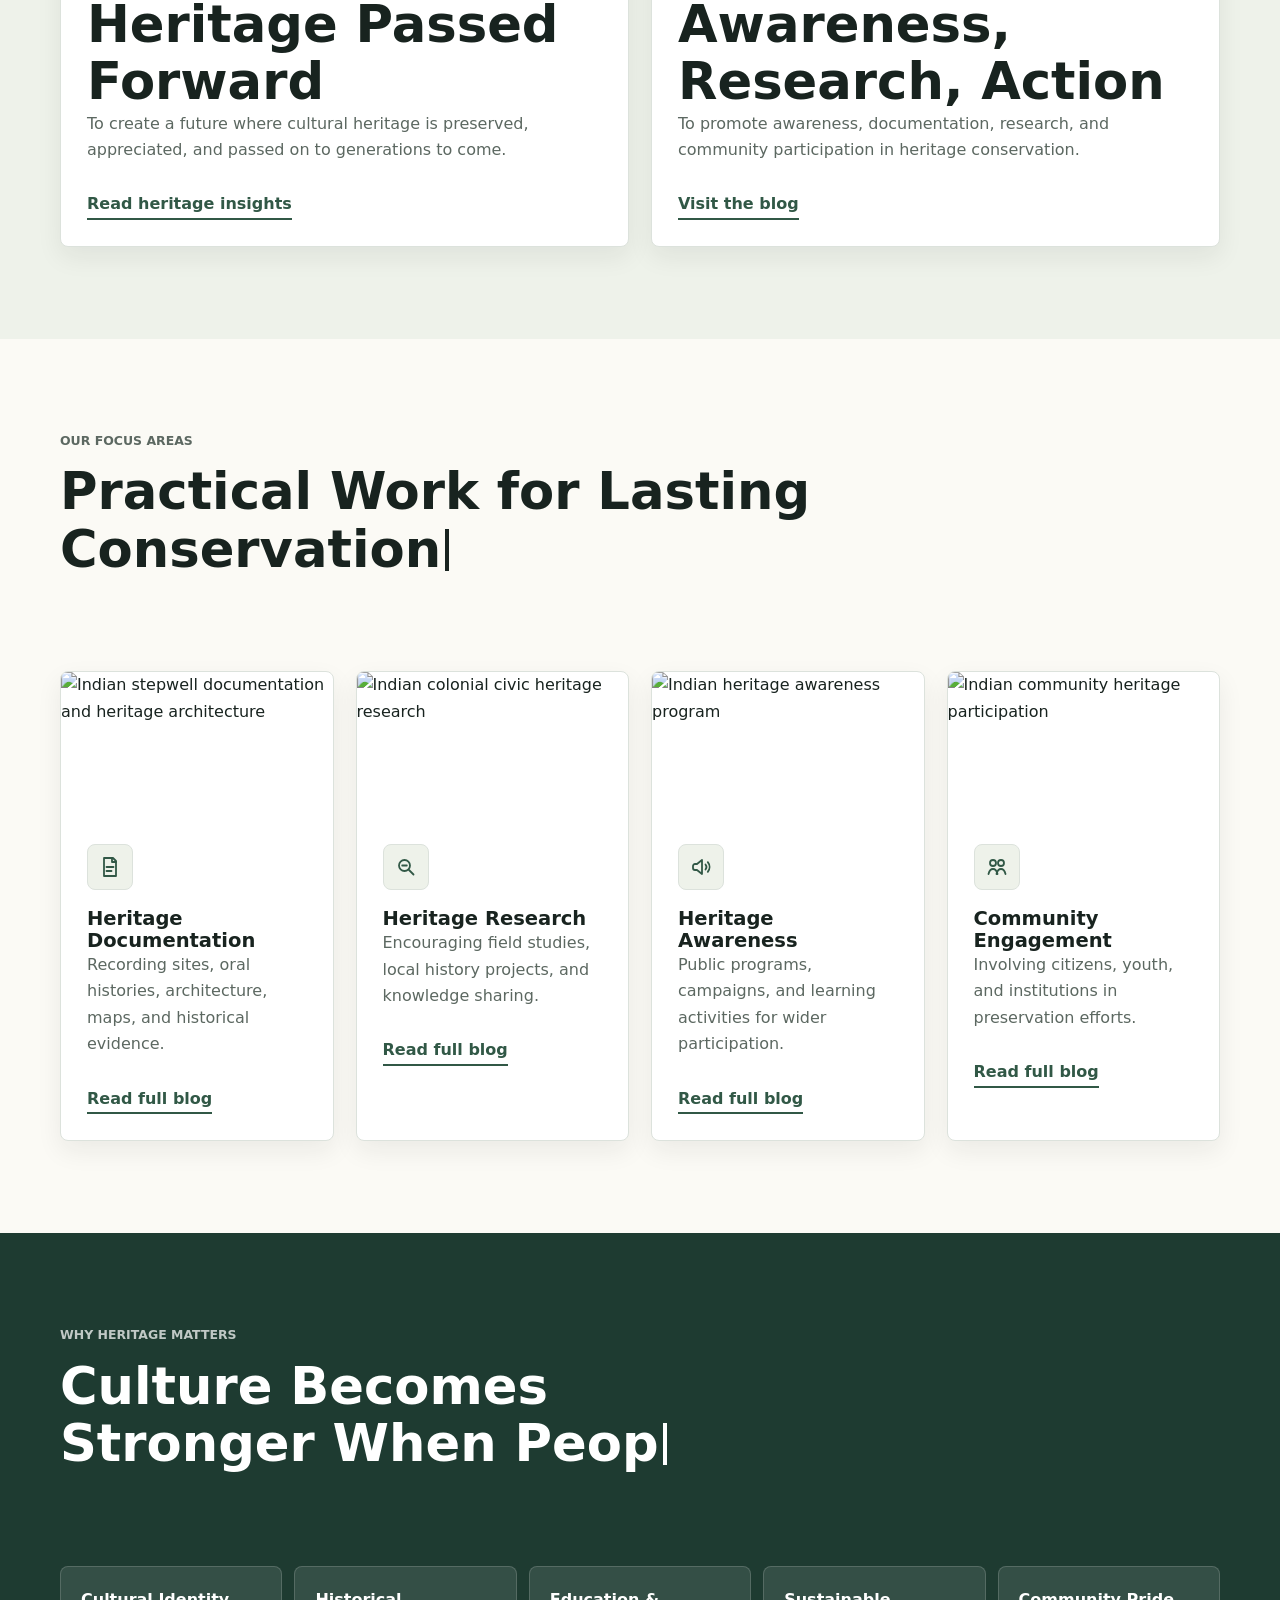
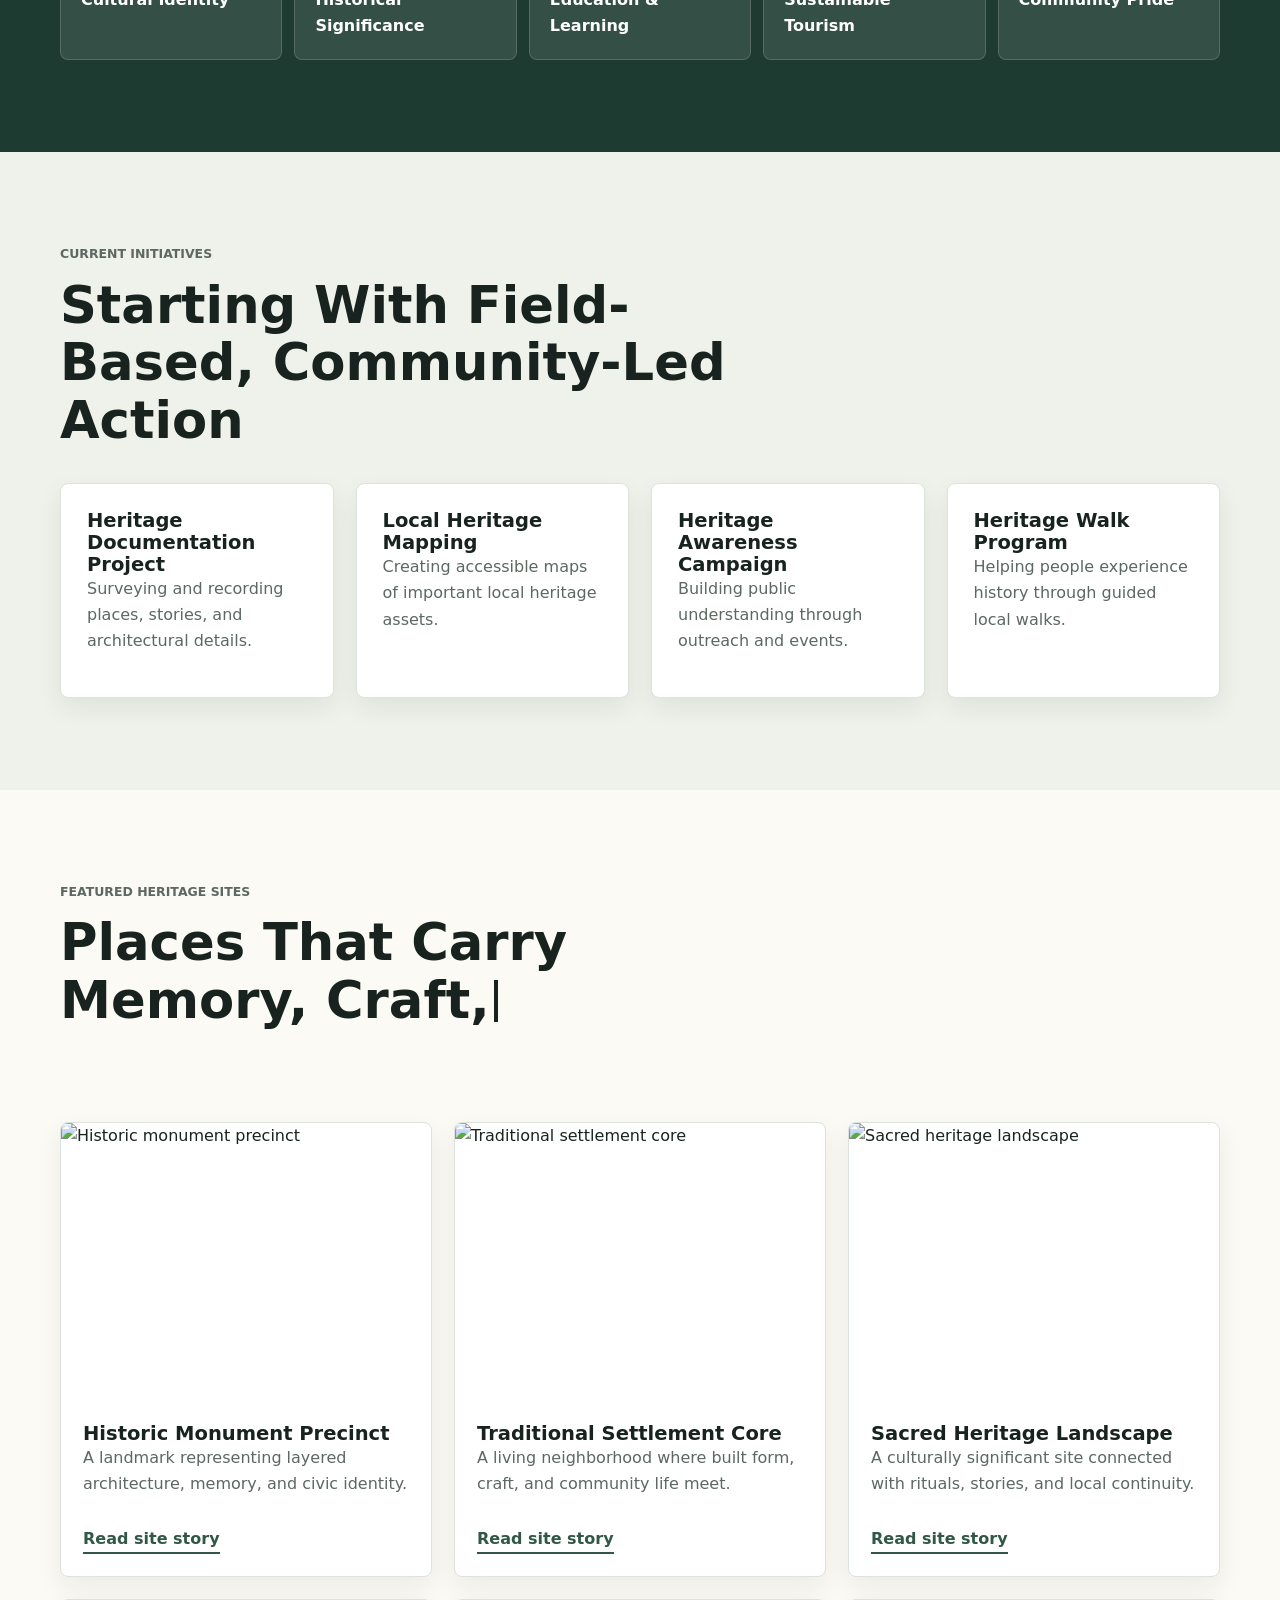
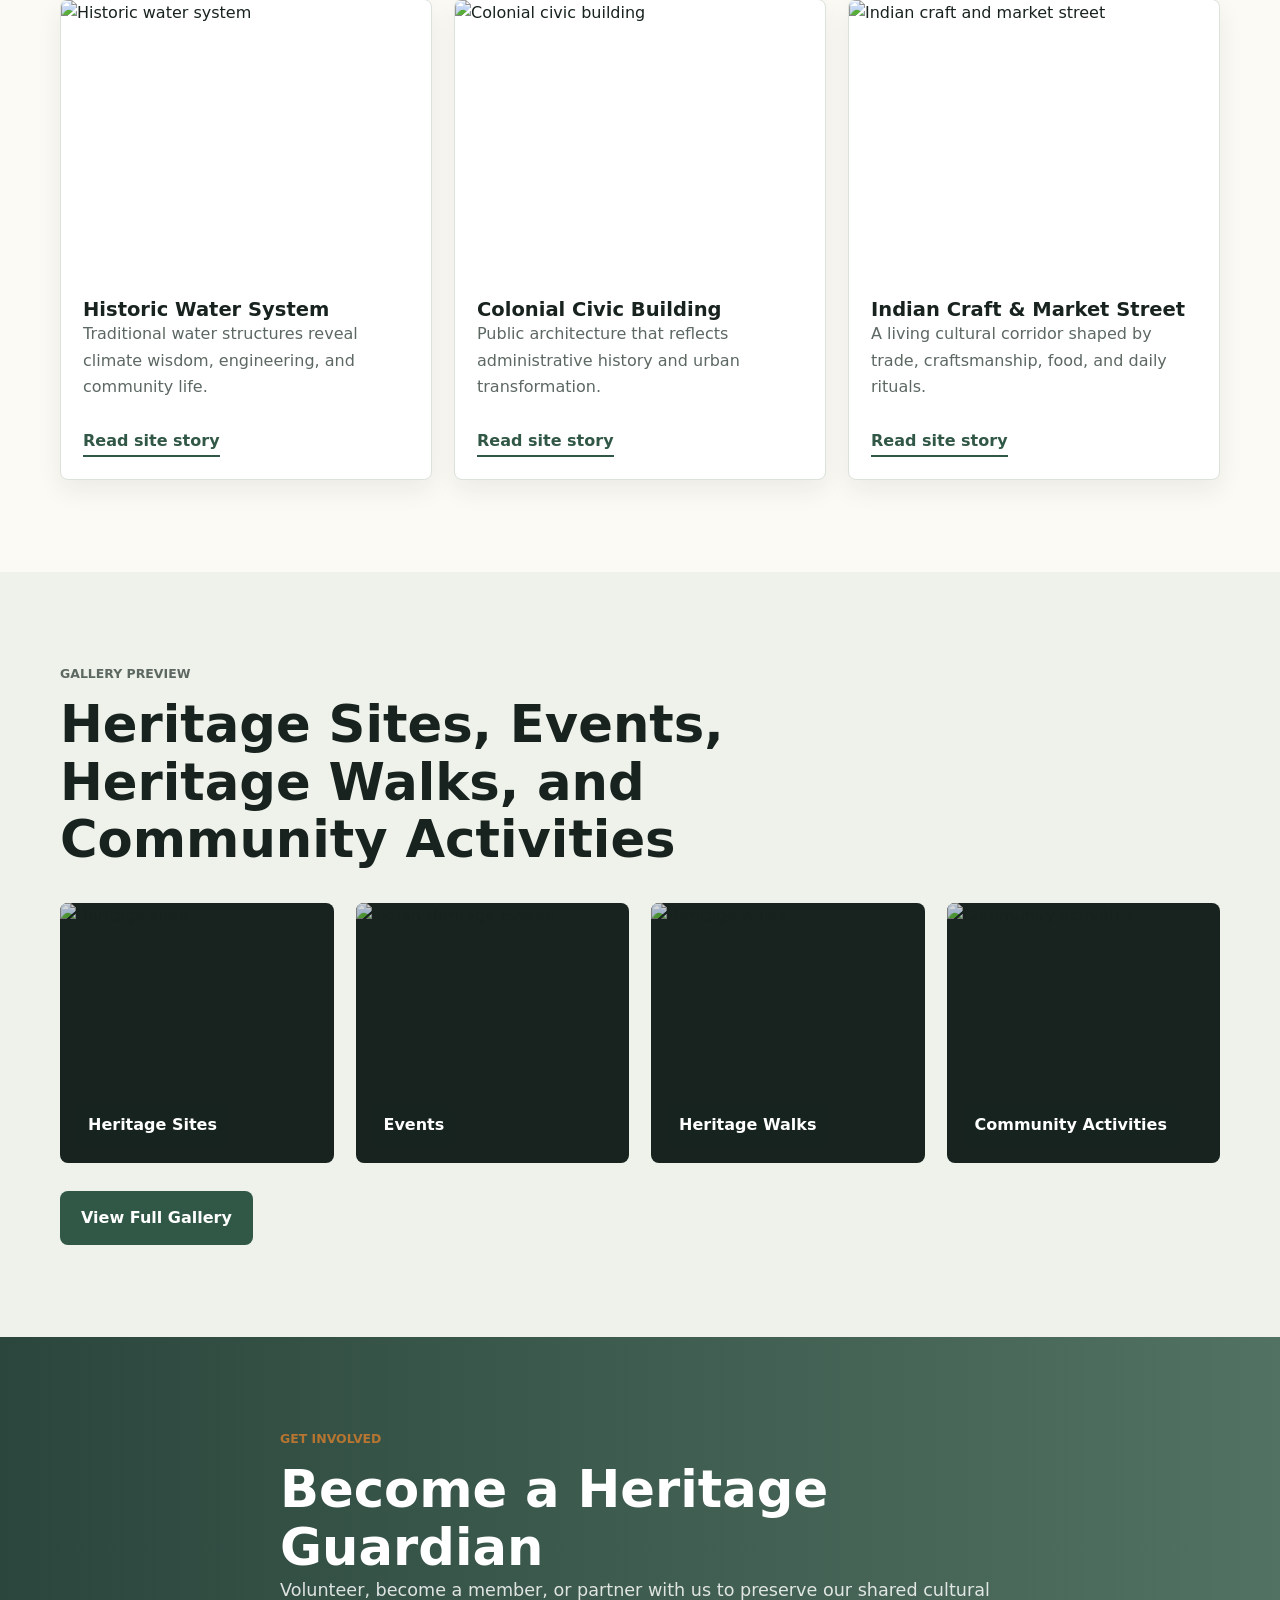
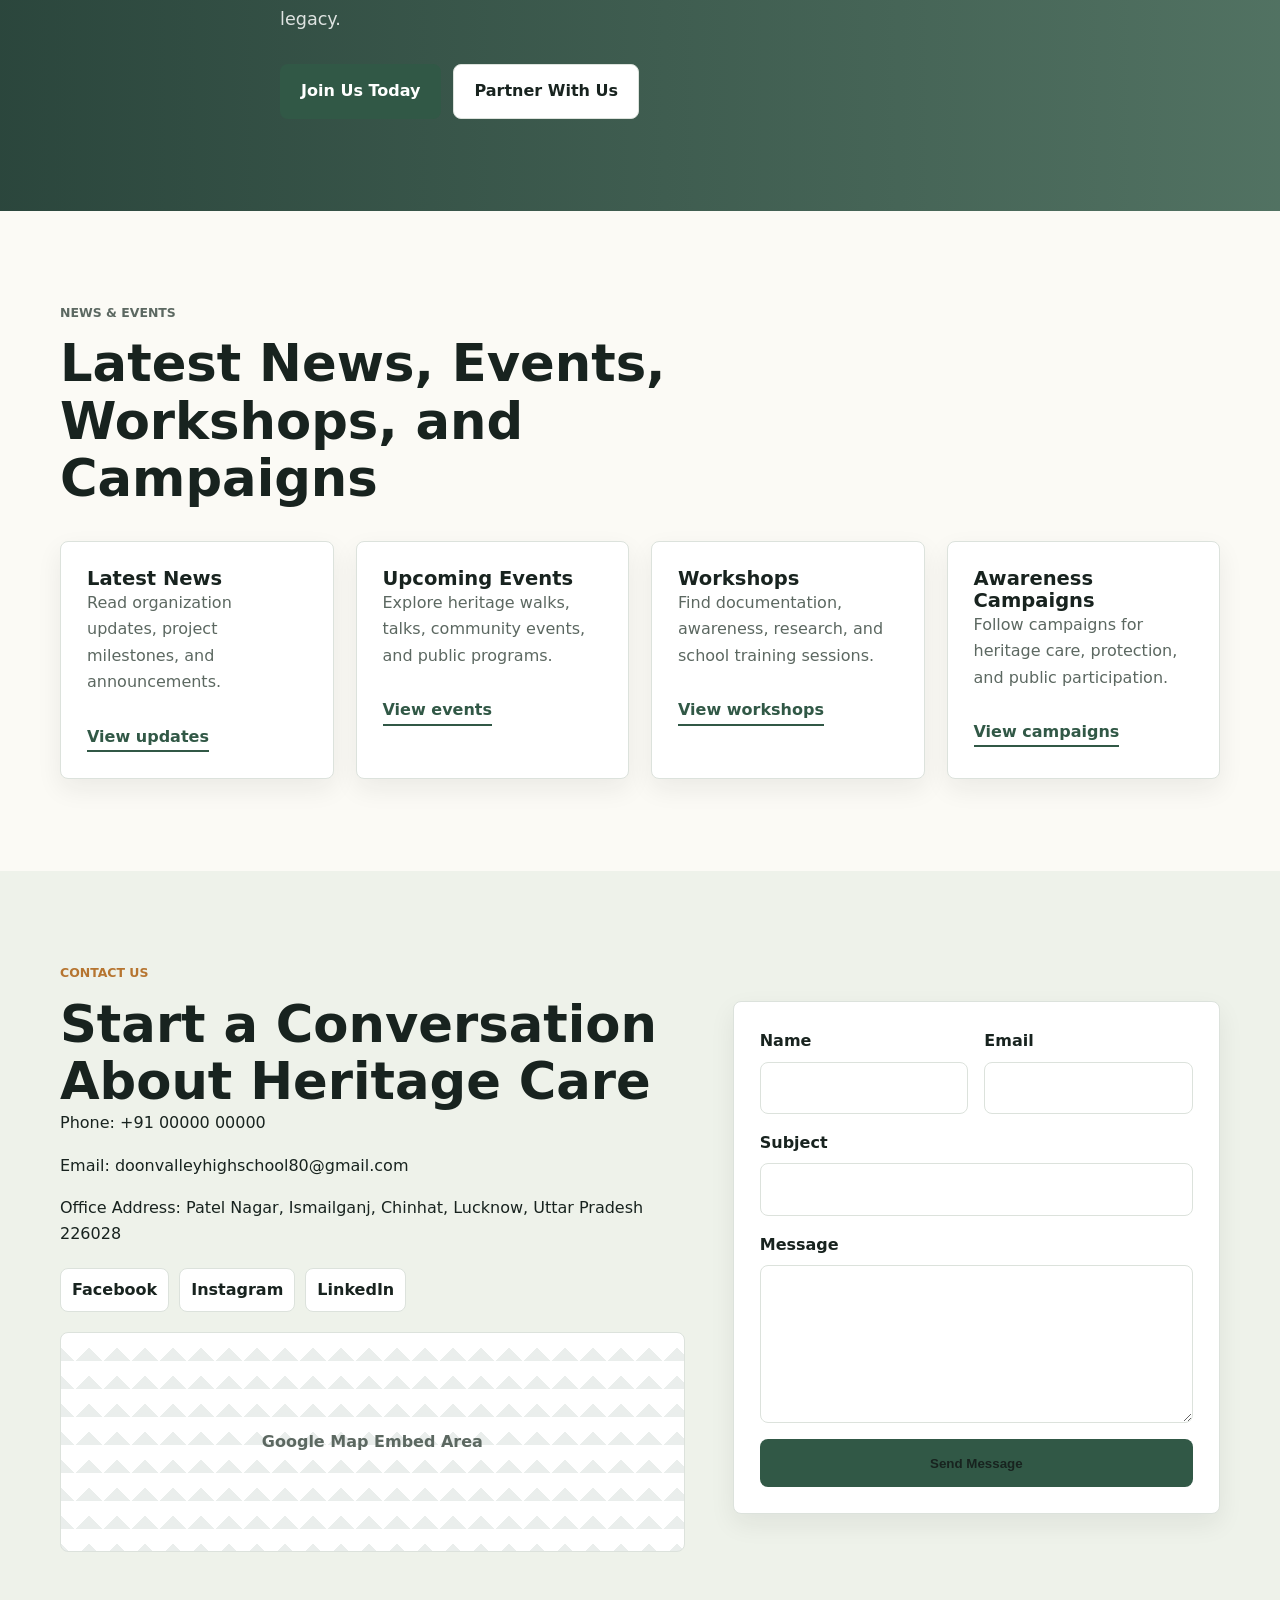
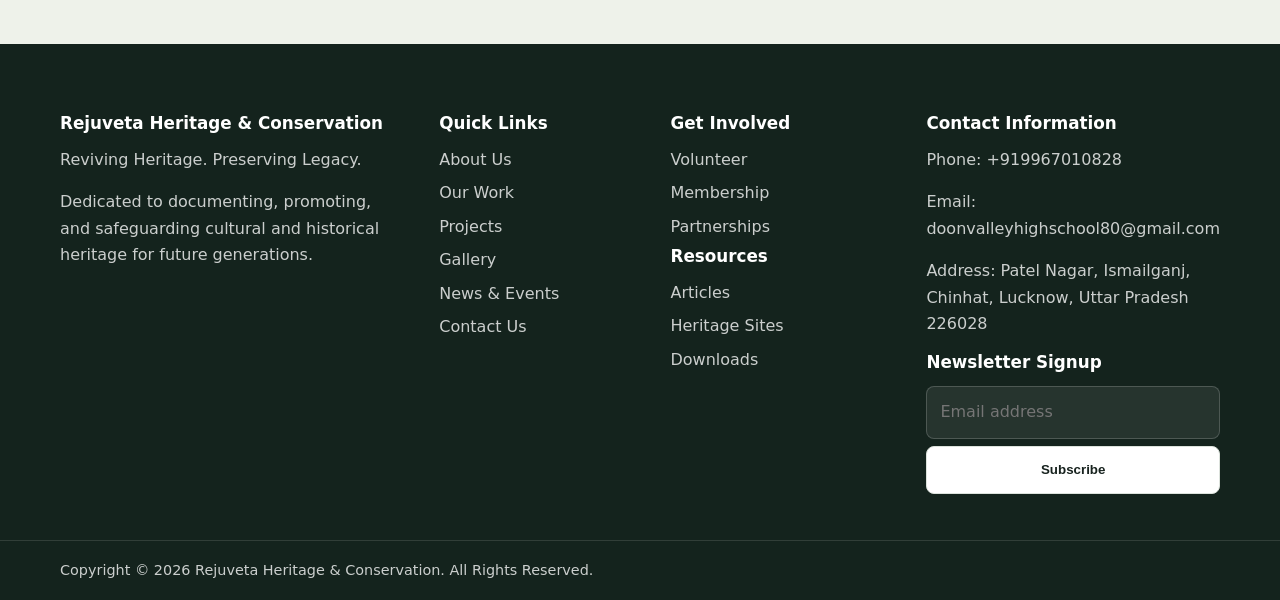
==== commit 57ab75e3: "Fix managed address fallback" ====
--- a/rejuveta-preview/index.html
+++ b/rejuveta-preview/index.html
@@ -245,7 +245,7 @@
                 <h2 data-content="contactHeading">Start a Conversation About Heritage Care</h2>
                 <p>Phone: <span data-content="phone">+91 00000 00000</span></p>
                 <p>Email: <span data-content="email">doonvalleyhighschool80@gmail.com</span></p>
-                <p>Office Address: <span data-content="address">Add your office address here</span></p>
+                <p>Office Address: <span data-content="address">Patel Nagar, Ismailganj, Chinhat, Lucknow, Uttar Pradesh 226028</span></p>
                 <div class="social-links">
                     <a href="#" data-link="facebook">Facebook</a>
                     <a href="#" data-link="instagram">Instagram</a>
